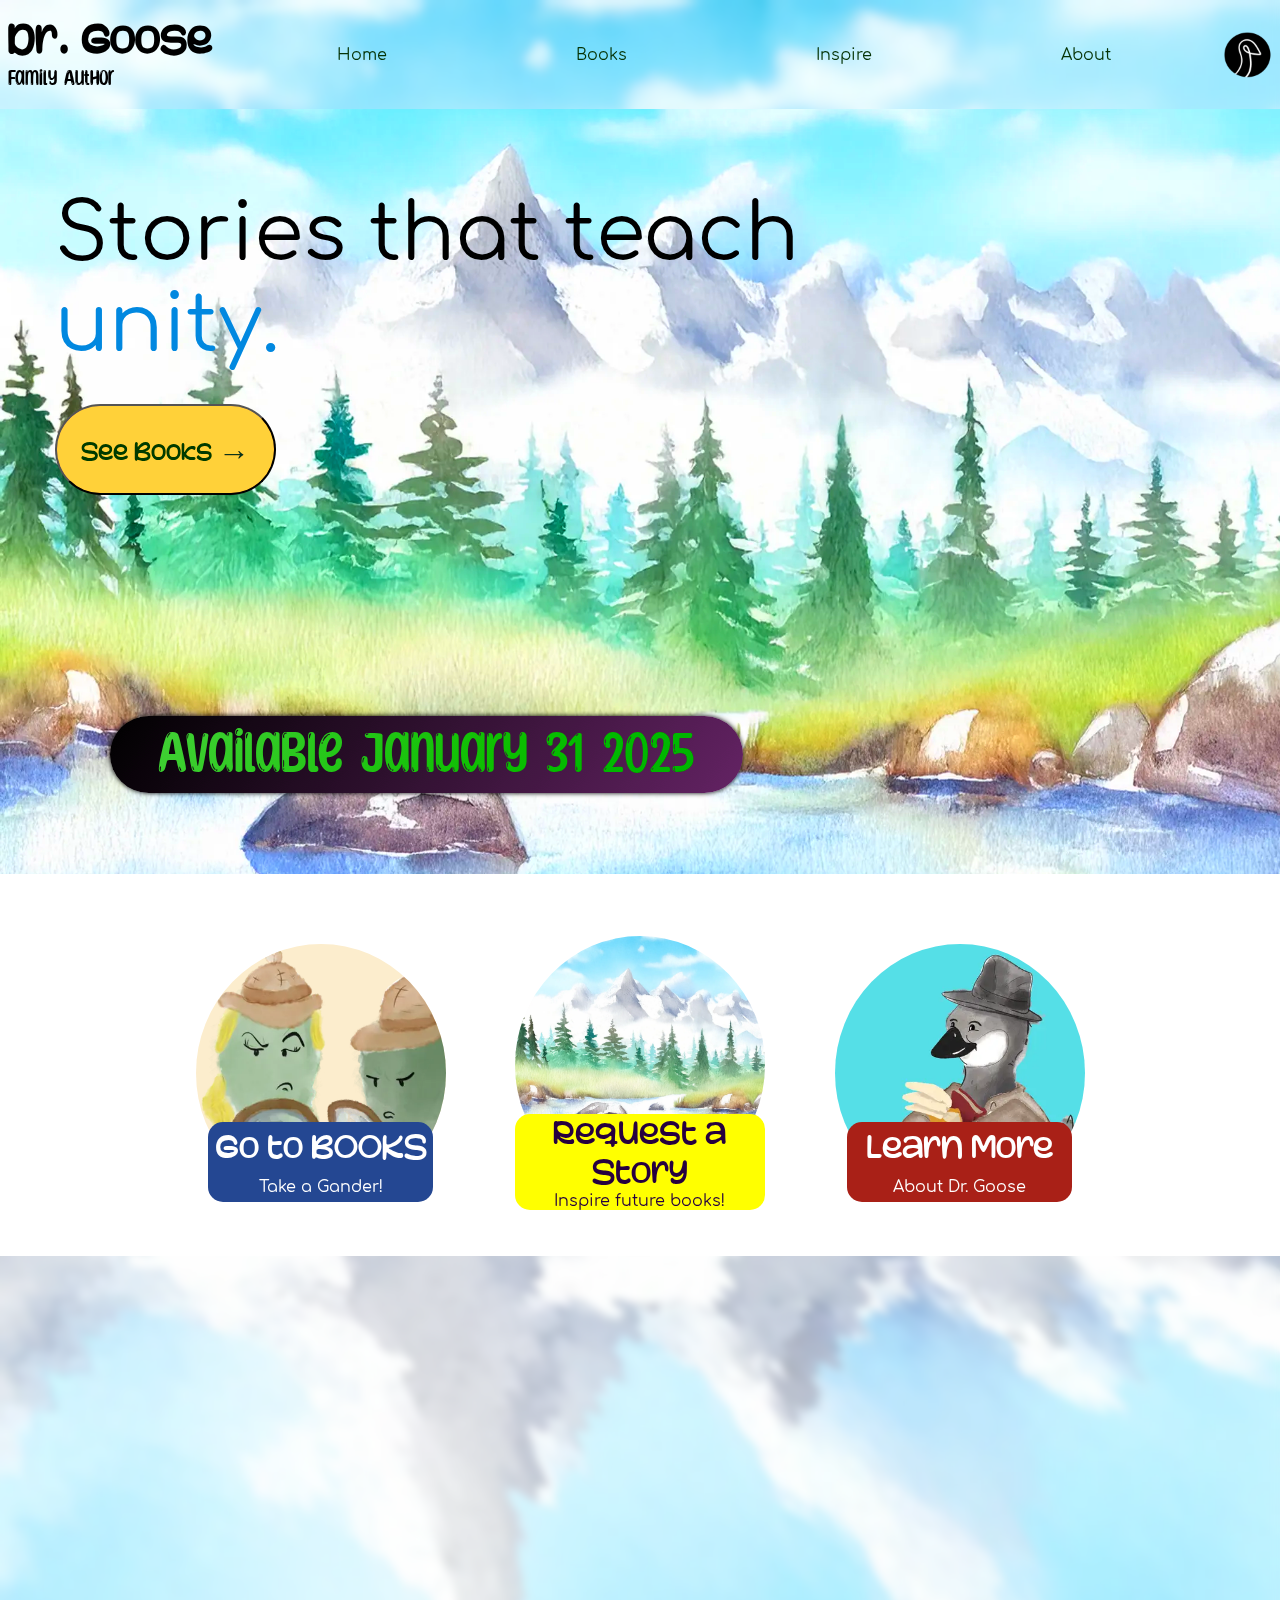
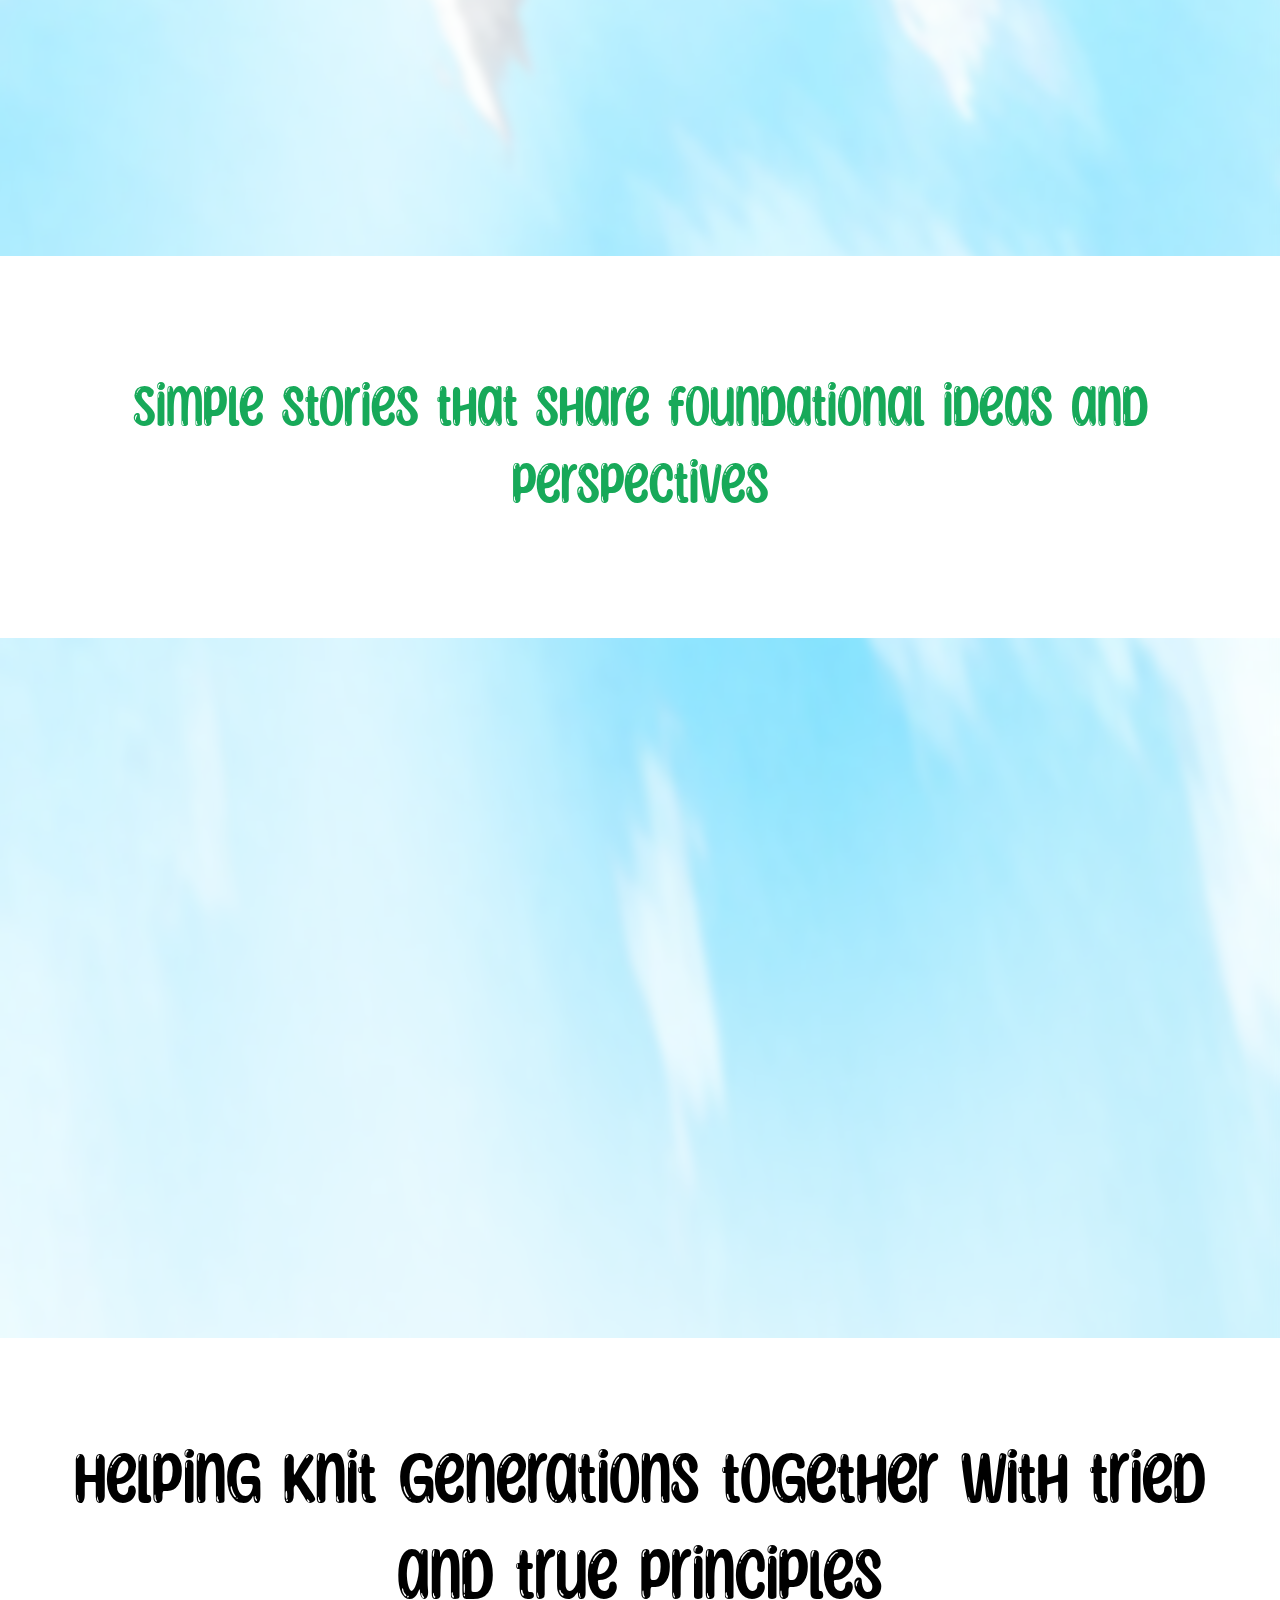
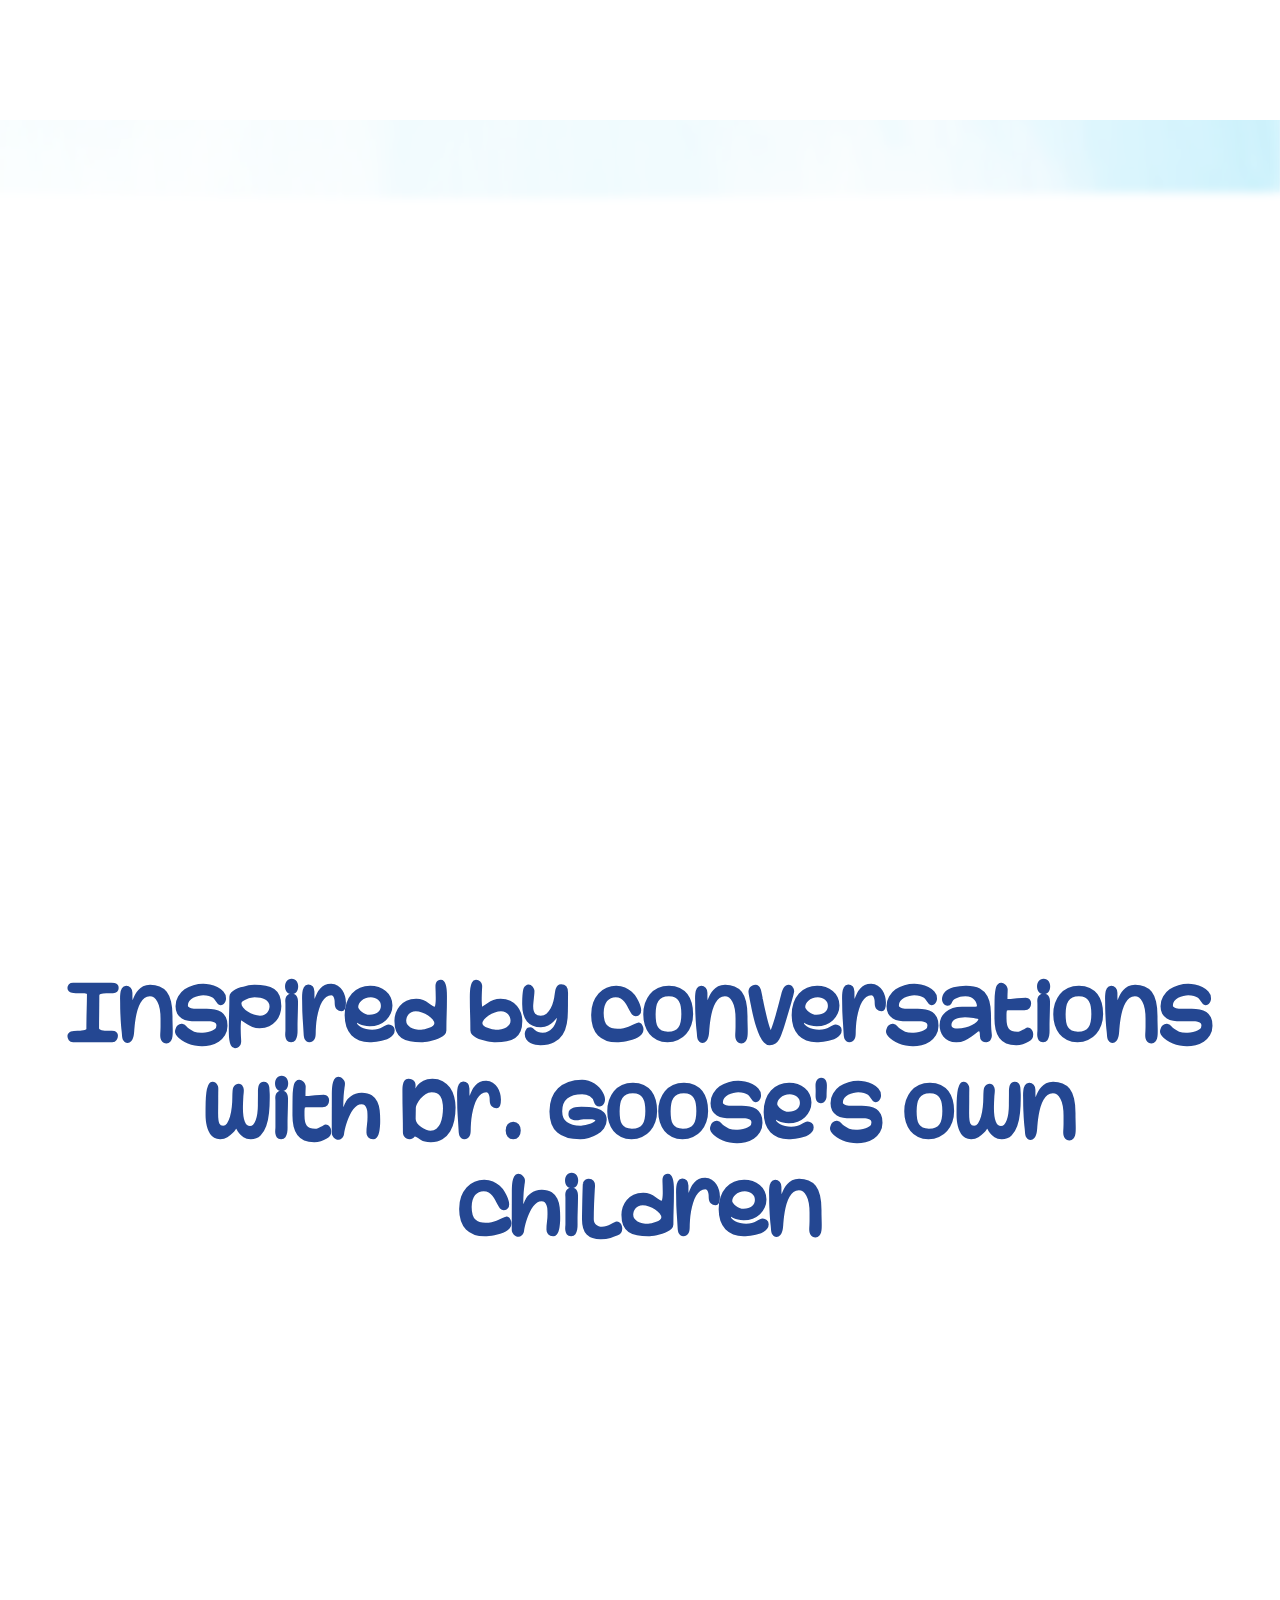
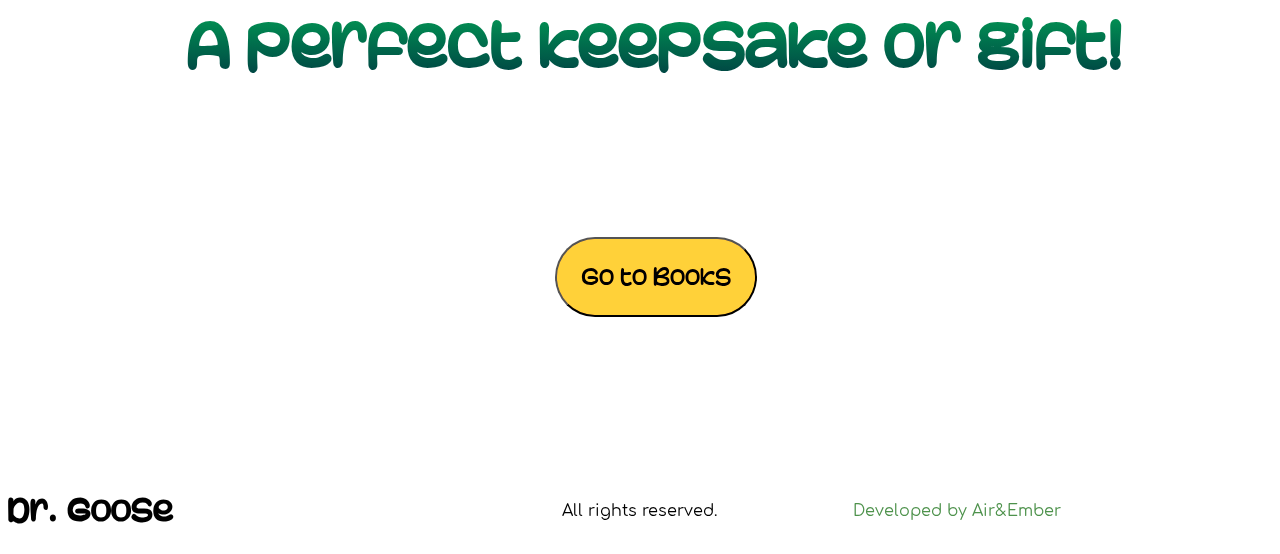
==== index.html @ d77091ae "Launch" ====
<!DOCTYPE html>
<html lang="en">
<head>
    <meta charset="UTF-8">
    <meta name="viewport" content="width=device-width, initial-scale=1.0">
    <link rel="stylesheet" href="style.css">

    <link rel="icon" type="image/x-icon" href="/assets/drgoose.ico">
    <title>Dr. Goose Coming Soon</title>
    <script src="/letterScript.js" defer></script>
</head>

<body>
    <header>
        <nav>
            <div class="headTitleCont">
                    <h1 class="painting">Dr. Goose</h1>
                    <!-- <svg class="headTitle" width="500" height="100" xmlns="http://www.w3.org/2000/svg">
                        <text x="50" y="80" class="painting headTitle">Dr. Goose</text>
                      </svg> -->
                    <h2 class="headTitle2">Family Author</h2>
            </div>
            <div class="navTable">
                <ul class="navTableUl">
                    <li><a class="inactivePage" href="/index.html">Home</a></li>
                    <!-- <li ><a class="activePage" href="/landingPage.html">Landing</a></li> -->
                    <li><a class="inactivePage" href="/books.html">Books</a></li>
                    <li ><a class="inactivePage" href="/storyidea.html">Inspire</a></li>
                    <li><a class="inactivePage" href="/about.html">About</a></li>
                </ul>
            </div>
            <div class="logoCont">
                <a href="/index.html">
                    <img class="navImg" src="/assets/images/small/DoctorGooseLogo.webp" alt="logo">
                </a>
            </div>
        </nav>
    </header>
    <main class="deskWidth">
        <div class="parallax deskWidth hero">
            <div class="heroMainDiv">
                <div class="text padIt">

                    <p>Stories that teach </p>
                    <br>
                    <p>
                    <span class="word wisteria">family.</span>
                    <span class="word belize">unity.</span>
                    <span class="word orange">Forgiveness.</span>
                    <span class="word green">faith.</span>
                    <span class="word midnight">love.</span>
                    </p>
                    <div class="paddedTop">
                        
                            <button class="button1">
                                <a href="/books.html">
                                    <h2> See Books <span class="arrow">→</span></h2>
                                </a>

                                <!-- <i class="fa-regular fa-circle-right"></i> -->
                            </button>
                            <br>
                    </div>
                </div>
                
                    <!-- <div class="textCont backWhiteUp ">
                        <h1 class="padIt headline">Take a gander into a watercolor world</h1>
                        
                    </div> -->
                <div class="textCont">
                    <!-- <h2 class="subHead backWhiteDown">Faithful Childrens Stories</h2> -->
                    
                    <div class="fontWave">
                        <h3 class="fontWaveText ">Available January 31 2025</h3>

                    </div>
                </div>
            </div>
            <div class="hid4Mobile">
                <img src="./assets/images/Reading.png" alt="">
            </div>
        </div>
            
       
        
    <section class="content">
        <div class="flexBocks ">
            <!-- <img src="/assets/images/optimized/owl fam.webp" alt="" style="width: 100%; max-width: 360px;"> -->
            <!-- <img class="drGooseImg imageFlip" src="/assets/DrGooseWTRCLR.png" alt=""> -->
            <div class="cardContainer">
                <a class="cardA" href="/books.html">
                    <div class="card">
                        <div class="cardImgCont">

                        <img src="/assets/images/small/turtles3_169.webp" alt="" class="cardImg cardImg1">
                        </div>
                        <div class="cardP blue">
                            <h3>Go to BOOKS</h3>
                            <p>Take a Gander!</p>
                        </div>
                    </div>
                </a>
                <a class="cardA" href="/storyidea.html">
                    <div class="card">
                        <div class="cardImgCont">
                            <img src="/assets/images/bckgrnd.webp" alt="" class="cardImg">
                        </div>
                        <div class="cardP yellow">
                            <h3>Request a Story</h3>
                            <p>Inspire future books!</p>
                        </div>
                    </div>
                </a>
                <a class="cardA" href="/about.html">
                    <div class="card">
                        <div class="cardImgCont">
                            <img src="/assets/images/small/DrGoose_WTRCLR_SQR_1692.webp" alt="" class="cardImg">
                        </div>
                        <div class="cardP red">
                            <h3>Learn More</h3>
                            <p>About Dr. Goose</p>
                        </div>
                    </div>
                </a>
            </div>
        </div>
        
    </section>

    <div class="parallax1"></div>
    <section class="content">
        <div class="flexBocks mblflexBocks backWhiteFade padIt textCont">
            <!-- <img src="/assets/images/optimized/turtles2.webp" alt=""> -->
            <h3 style="color: #17a959" class="landingBannerFont">Simple stories that share foundational
                 ideas and perspectives</h3>
        </div>
    </section>
    <div class="parallax2"></div>
    <section class="content">
        <div class="flexBocks textCont mblflexBocks padIt">
            <!-- <img src="/assets/images/optimized/fox1.webp" alt=""> -->

            <h3 class="mblTxtClmp">Helping knit generations together with tried and true principles</h3>
        </div>
    </section>
    
        

    
    <div class="parallax3"></div>
    <section class="content">
        <div class="flexBocks mblflexBocks padIt ">
            <h1 class="mblTxtClmp parBlue">Inspired by conversations with Dr. Goose's own children</h1>
        </div>
    </section>
    <div class="parallax">
        <div class="captionMain content padIt content1">
            
            <div class="flexBocks mblflexBocks padIt">
                <h1 id="shrinkHead">A perfect keepsake or gift!</h1>
            </div>
            <div class="content clrBckgrnd">
                <a href="/books.html">
                    <button class="button1">
                        <h2>Go to Books</h2>
                    </button>
                    <br>
                </a>
            </div>
        </div>
    </div>

</main>
<footer>
    <div class="footerDiv">
        <h1 class="footerDivGoose">Dr. Goose</h1>
        <p class="footerDivRights">All rights reserved.</p>
    
        <p class="footerDivDev">Developed by Air&Ember</p>
    </div>
</footer>


</body>

</html>
---- style.css ----
html {
  overflow-x: hidden;
  scroll-behavior: smooth;
}

body {
  width: 100%;
  overflow-x: hidden;
}

/* UNIVERSAL -  */
@font-face {
  font-family: 'Rusty';
  src: url('/assets/fonts/RustyHooks.ttf') format('truetype');
  font-weight: normal;
  font-style: normal;
}

@font-face {
font-family: 'SunnySpells';
src: url('/assets/fonts/SunnySpells.ttf') format('truetype');
font-weight: lighter;
font-style: unset;
}

@font-face {
font-family: 'SunnySpellsBasic';
src: url('/assets/fonts/SunnySpellsBasic.ttf') format('truetype');
font-weight: lighter;
font-style: normal;
}

@font-face {
font-family: 'Comfortaa';
src: url('/assets/fonts/Comfortaa-Regular.ttf') format('truetype');
font-weight: normal;
font-style: normal;
}

* {
  margin: 0;
  padding: 0;
}

.paddedTop {
  padding: 2rem 0;
}

.fontWave {
  display: grid;
  align-items: center;
  background: linear-gradient(125deg, #000000, rgb(83, 41, 83), #3ac4cc, #4e924c,rgb(177, 138, 9), #ff0000, white);
  background-size: 600% 600%;


  -webkit-animation: wave 25s ease infinite;
    animation: wave 35s ease infinite;
    box-shadow: 0px 0px 5px black;
    min-height: 200px;
}

.fontWaveText {
  color: rgb(108, 197, 100);
  mix-blend-mode: difference;
  text-align: center;
  font-size: 8vw;
}

.fontWaveText:after {
  color: rgb(0,255,255);
  mix-blend-mode: hard-light;
}


@-webkit-keyframes wave {
  0%{background-position:0% 15%}
  50%{background-position:100% 86%}
  100%{background-position:0% 15%}
}
@keyframes wave {
  0%{background-position:0% 15%}
  50%{background-position:100% 86%}
  100%{background-position:0% 15%}
}

h1 {
  font-family: 'Rusty', serif;
  transition: all 0.5s ease-in-out;

}

h2, h3, h4, h5 {
  font-family: 'SunnySpells', sans-serif;
  font-weight: 100;
}

p {
  font-family: 'Comfortaa', sans-serif;
}

/*  BUTTONS  */
.button1 {
  border-radius: 50px;
  padding: 1.5rem;
  transition: 0.5s;
  background: rgb(255, 210, 112);
  display: flex;
  flex-direction: row;
  flex-wrap: nowrap;
  align-items: center;
  cursor: pointer;
  
}


.button1:hover{
  background: #fffdf0;
  color: #8b6e0c;
  box-shadow: 0 0 5px #ffe600,
              0 0 25px #fffc4b,
              0 0 50px #ffe988,
              0 0 200px #ffeea3;
  animation: rotate 0.7s ease-in-out both;
  animation: storm 0.7s ease-in-out both;
  animation-delay: 0.06s;
  border: 3px #f7c31b;
   /* -webkit-box-reflect:below 1px linear-gradient(transparent, #0005); */
}

/* .button1::after {
  content: "→";
  font-size: 2rem;
  transition: 0.25s ease-in-out ;
  color: #14301f;
}

.button1::after:hover {
  transform: rotate(360deg) translate3d(12px, 0, 3em);
} */

.button1 h2 {
  font-family: 'Rusty', sans-serif;
  font-size: 1.5rem;
}

.button1:active {
  background: #f7c31b;
  filter: saturate(200%);
  box-shadow: 0 0 50px #ffe600,
              0 0 150px #fffc4b,
              0 0 250px #ffe988,
              0 0 700px #ffeea3;
}

.button2 {
  padding: 1.5rem;
  border-radius: 0 0 0 0;
  width: 180px;
  transition: all ease-in-out 1s;
  font-family: 'Comfortaa';
}

.button2:hover {
  border-radius: 0 100% 100% 0;
  width: 250px;
}

.arrow {
  font-size: 2rem;
  transition: 0.25s ease-in-out ;
  color: #14301f;
}


.arrow:hover {
  transform: rotate(360deg) translate3d(12px, 0, 3em);
}


/* BUTTONS ENDS */


@keyframes rotate {
    0% {transform: rotate(0deg) translate3d(0, 0, 0)}
    25%
        {transform: rotate(3deg) translate3d(0, 0, 0)}
    50%
        {transform: rotate(-3deg) translate3d(0, 0, 0)}
    75%
        {transform: rotate(1deg) translate3d(0, 0, 0)}
    100%
        {transform: rotate(0deg) translate3d(0, 0, 0)}
  }

  @keyframes storm {
    0%
        {transform: translate3d( 0, 0, 0) translateZ(0)}
    25%
        {transform: translate3d( 0, 4px,  0) translateZ(0)}
    50%
        {transform: translate3d(  0,-3px, 0) translateZ(0)}
    75%
        {transform: translate3d( 0, 2px, 0) translateZ(0)}
    100%
        {transform: translate3d( 0, 0, 0) translateZ(0)}
}


@keyframes paint {
  0% { clip-path: inset(0 100% 0 0); }
  100% { clip-path: inset(0 0 0 0); }
}

.painting {
  font-size: 2.5rem;
  font-family: 'Rusty', sans-serif;
  color: black;
  animation: paint 2s ease-in-out forwards;
  overflow: hidden;
}

.heroMainDiv {
  display: grid;
  margin: 2rem auto;
  align-items: center
}

.hero {
  display: grid;
  grid-template-columns: 2fr 1fr;

}

.hid4Mobile {
  display: flex;
  height: 100%;
  justify-content: right;
  align-items:end;
}

.hid4Mobile img {
  height: 600px;
  width: auto;
}

.text {
  /* position: absolute; */
  font-size: 5rem;
}

.text p {
  display: inline-block;
  vertical-align: top;
  margin: 0;
}

.word {
  position: absolute;
  width: fit-content;
  opacity: 0;
}

.letter {
  display: inline-block;
  position: relative;
  float: left;
  transform: translateZ(25px);
  transform-origin: 50% 50% 25px;
}

.letter.out {
  transform: rotateX(90deg);
  transition: transform 0.32s cubic-bezier(0.55, 0.055, 0.675, 0.19);
}

.letter.behind {
  transform: rotateX(-90deg);
}

.letter.in {
  transform: rotateX(0deg);
  transition: transform 0.38s cubic-bezier(0.175, 0.885, 0.32, 1.275);
}

.wisteria {
  color: #8e44ad;
  font-family: 'Rusty', sans-serif;
}

.belize {
  color: #2980b9;
}

.orange {
  color: #df7a07;
  font-family: 'SunnySpells', serif;
  font-size: 5.7rem;
  letter-spacing: 0.75rem;
}

.green {
  color: #16a085;
}

.midnight {
  color: #04274b;
}

.letter {
  display: inline-block;
  overflow: hidden;
}

li {
  list-style: none;
  font-family: 'Comfortaa', sans-serif;
}

/* .activePage {
  position: relative;
  width: max-content;
}

.activePage::after {
  content: '';
  background: linear-gradient(to right, rgb(44, 143, 97), rgb(65, 195, 228) );
  height: 5px;
  width: 100%;
  position: absolute;
  bottom: 0;
  left: 0;
  border-radius: 100px;
}

.inactivePage {} */



a {
  text-decoration: none;
  color: #14301f;

}

a:active {
  color: #380e0e;
}

.padIt {
  padding: 0.5rem;;
}

.parBlue {
  color: #244792;
}

.blue {
  color: white;
  background-color: #244792;
}

.yellow {
  color: rgb(38, 0, 63);
  background-color: yellow;
}

.red {
  color: white;
  background-color: #a92017;
}


/* UNIVERSAL CARDS */

.cardImg1 {
  background-color: #fcedcd;
}

.cardP h3 {
  font-family: 'Rusty', serif;
  font-weight: 100;
}

.cardP p {
  font-family: 'Comfortaa', sans-serif;
}


/* .flexRow {
  display: flex;
  flex-direction: row;
}

.flexColumn {
  display: flex;
  flex-direction: column;
}

.textLeft {
  text-align: left;
}

.textRight {
  text-align: right;
}

.textCenter {
  text-align: center;
} */

footer {
  width: 100%;
  background:white ;
  padding-top: 2rem;
  padding: 1rem 0;
  justify-content: space-around;
}

.footerDiv {
  width: 100%;
  display: grid;
  grid-template-columns: 1fr 1fr 1fr;
  align-items: center;
  text-align: center;

}

.footerDivGoose {
  grid-column: 1;
  text-align: left;
  justify-content: left;
  padding: 0.5rem;
}

.footerDivRights {
  grid-column: 2;

}

.footerDivDev {
  grid-column: 3;
  text-align: left;
  color: #4e924c;
  
}


/* FORM */
.input-group {
  display: flex;
  flex-direction: column;
  font-size: clamp(1rem, 3vw, 2rem);
}


.error {
  color: rgb(255, 159, 159);
  font-family: 'Rusty', sans-serif;
  font-size: clamp(0.6rem, 1.6vw, 1.5rem);
}

.errorBorder {
  border-bottom: 1px solid red;
}

/* 
.footerDiv p {
  display: grid;
  text-align: right;
} */



/* MOBILE */


@media only screen and (max-width: 599px) {
  /* Roots */
  html {
    background-image: url('/assets/images/small/backMobile.webp');
    background-repeat: no-repeat;
    background-size: cover;
    background-attachment: fixed;
  }

  body {
    width: 100%;
    backdrop-filter: blur(4px);
  }

  nav {
    display: flex;
    flex-direction: column;
    width:100%;
    justify-content: center;
  }

  a {
    padding: clamp(2px, 2vw, 16px);
    font-size: clamp(8px, 4vw, 20px);
    cursor: pointer;
  }

  /* Header Nav Alphabetically Ordered */

  .backWhiteFade {
    background: linear-gradient(to top, rgba(255, 255, 255, 0), rgba(255, 255, 255, 0.6) 75%, rgba(255, 255, 255, 0));

  }

  .backWhiteUp {
    background: linear-gradient(to top, rgba(255, 255, 255, 0.6) 75%, rgba(255, 255, 255, 0));
    /* background: linear-gradient(to bottom, rgb(44, 143, 97), rgb(65, 195, 228)); */

  }

  .backWhiteDown {
    background: linear-gradient(to bottom, rgba(255, 255, 255, 0.6) 10%, rgba(255, 255, 255, 0));

  }

  .content1 div h1{
    text-align: center;
    font-size: clamp(20px, 8vw, 500px);
    background: linear-gradient(to bottom, rgb(44, 143, 97), rgb(65, 195, 228));
    /* background: linear-gradient(to top, rgb(255, 80, 37), rgb(138, 101, 1)); */
    background-clip: text;
    -webkit-text-fill-color: transparent;
    /* color: #fff45d; */
    /* mix-blend-mode: difference; */
  }

  .content1 div h1:after {
    color: rgb(107, 221, 54);
    mix-blend-mode: darken;

  }

  .content {
    /* background-color: white; */
    background-image: none;
    text-align: center;
  }



  .headTitleCont {
    display: flex;
    flex-direction: column;
    justify-content: center;
    text-align: center;
    margin: 0;
    padding: 0;
    
  }




  .headTitle {
    font-size: clamp(33px, 15vw, 100px);
    text-align: center;
    width: 100%;

  }

  .headTitle2 {
    font-size: clamp(50px, 3rem, 150px);
    width: 100%;
    position: relative;
  }
  

  .logoCont {
    display: flex;
    justify-content: center;
    margin: 0;
    padding: 0;
  }

  .mblflexBocks {
      display: flex;
      flex-direction: row;
      flex-wrap: wrap;
      justify-content: space-around;
      align-items: center;
      min-height: 250px;
      padding: 0.5rem;
      font-size: clamp(20px, 8vw, 500px);
      font-weight: lighter;
  }

  

  .mblTxtClmp {
    font-size: clamp(20px, 8vw, 500px) !important;
  }



  .navTableUl {
    margin: 0.5rem;
    display: flex;
    justify-content: space-between;
  }

  .navTableUl li {
    font-size: clamp(14px, 8vw, 16px);
  }

  .navImg {
    width: clamp(25px, 20vw, 150px);
  }

  .subHead {
    font-size: clamp(10px, 8vw, 50px);
    font-weight: 100;
    min-height: 100px;
  }

  .textCont {
    text-align: center;
  }

  /* Cards */

  .cardContainer {
    display: grid;
    justify-content: center;
    background-color: rgba(0, 0, 0, 0);
  }

  .cardA {
    border-radius: 50px 50px  025px 25px;
    overflow: hidden;
    margin: 1rem 0;
    padding: 0;
    box-shadow: 2px 2px 5px rgb(43, 43, 43);
  }

  .cardImgCont {
    width: 60vw;

  }

  .cardImg {
    width: 100%;
  }

  /* ABOUT PAGE */

  .AboutMain {
    text-align: center;
  }

  .AboutHeadSection {
    display: flex;
    flex-direction: column;
    align-items: center;
    justify-content: center;
  }


  .AboutHeadSection h2{
    padding: 2.5rem;
    /* justify-content: center;
    align-items: center; */
    text-align: center;
    background: #7c4e4e;
    clip-path: polygon(0 10%, 0 90%, 100% 100%, 100% 0%);
    color: white;
    font-family: 'Rusty', sans-serif;
    font-weight: lighter;
  }

  .AboutBody, .AboutBody2, .AboutBody3 {
    padding: 2rem 1rem;
    font-family: 'Comfortaa', serif;
    line-height: 1.5rem;
    background: linear-gradient(to top, rgba(0, 0, 0, 0), rgba(255,255,255,1) , rgba(0, 0, 0,0));
  }

  .AboutBody1 {
    font-family: 'SunnySpells', sans-serif;
    font-size: 2rem;
    padding: 1.5rem;
    background-color: #ffffff;
    text-align: justify;
    /* border: 2px solid rgb(58, 58, 58); */
    /* box-shadow: 2px 2px 15px black inset; */
  }

  .AboutBody3 {
    clip-path: polygon(0 0%, 0 100%, 100% 100%, 100% 10%);
    background: rgb(170, 221, 255);
    text-align: justify;
  }

  .AboutBody4 {
    padding: 1.5rem;
    display: flex;
    flex-wrap: wrap;
    justify-content: center;
  }

  .AboutBody4 img {
    height: 200px;
    
  }

  /* BOOKS PAGE */
  
  .bookTitleCont {
    
    text-align: center;
    font-size: clamp(0.5rem, calc(8vw + 1rem), 0.8rem);
    /* background: linear-gradient(to top, rgba(0,0,0,0), rgb(13, 13, 77),rgba(0,0,0,0) ); */
    background: black;
    color: white;
    margin-bottom: 2rem;
    padding: 1rem;
  }

  .bookCont {
    width: 100%;
    display: grid;
    grid-template-columns: 1fr;
    grid-template-rows: 1fr;
    padding-bottom: 2rem;
    justify-content: center;
    align-items: center;
  }

  .bookCont button {
    padding: 1rem;
    margin: 0 auto;

  }

  .book0 h2, .book2 h2, .book4 h2, .book1 h2, .book3 h2, .book5 h2 {
    padding: 1rem 0.5rem;
    font-size: clamp(1.8rem, calc(5vw + 1rem), 3rem);


  } 

  .book0 h2, .book2 h2, .book4 h2 {
    clip-path: polygon(0 0%, 0 100%, 100% 100%, 100% 20%);
    
  }

  .book0 h2 {
    background-color: rgb(5, 51, 5);
    color: white;
  }

  .book1 h2 {
    background-color: rgb(251, 255, 1);
    color: rgb(8, 11, 43);
  }

  .book2 h2 {
    background-color: rgb(80, 160, 120);
    color: rgb(238, 200, 255);;
  }

  .book4 h2 {
    background-color: rgb(255, 187, 0);
    color: rgb(255, 255, 255);
  }

  .book1 h2, .book3 h2, .book5 h2 {
    clip-path: polygon(0 20%, 0 100%, 100% 100%, 100% 0%);
    color: rgb(5, 4, 10);
    text-align: right;

  }

  .book3 h2{
    background-color: rgb(8, 5, 51);
    color: white;
  }

  .book5 h2{
    background-color: rgb(21, 16, 94);
    color: white;
  }
  

  .bookP {
    background: whitesmoke;
    padding: 1rem 0.5rem;
    font-family: 'Comfortaa', sans-serif;
  }

  .bookWordCont {
    /* background: whitesmoke; */
    grid-column-start: 1; 
    grid-column-end: span 2; 
    display: flex;
    flex-direction: column;
    justify-content: center;
    z-index: 10;

  }

  .bookImgCont {
    grid-column: span 2 3;
    width: 80%;
    height: auto;
    aspect-ratio: 1 / 1;
    object-fit: cover;
    display: flex;
    justify-content: center;
    overflow: hidden;
    z-index: 0;
    box-shadow: 3px 3px 10px black;
    margin: 0 auto;
    margin-bottom: -30px;
  }

    .bookImg {
    height: auto;
    width: 100%; 
  } 

  .bookAvailCont {
    background: whitesmoke;
    text-align: center;
    padding-bottom: 1.5rem;
  }

  /*  INSPIRE PAGE  */
  .inspireMain {
    display: flex;
    flex-wrap: wrap;
    padding: 0.75rem;
    justify-content: center;
    text-align: center;
  }

  .inspireForm {

    clip-path: polygon(0 0, 97% 5%, 100% 100%, 5% 100%);
    background-color: rgba(20, 48, 31, 0.5);
    margin: 0.5rem;
    padding: 5rem;
  }

  .inspireForm h2 {
    padding: 1rem;
    font-size: 3rem;
    color: white;
  }

  .buttonCont {
    display: flex;
    justify-content: center;
  }

  input, textArea {
  font-family: 'Comfortaa', sans-serif;
  width: 80vw;
  padding: 1rem;
  margin: 10px;
  border-radius: 50px;
  border: none;
  box-shadow: inset 5px 5px 10px rgba(0, 0, 0, 0.25),
    inset 10px 10px 10px rgba(0, 0, 0, 0.15),
    inset 10px 10px 10px rgba(0, 0, 0, 0.15);
  }

  .inpsireBlurbCont p {
    padding: 1rem;
    line-height: 3rem;
    background: linear-gradient(to top, rgba(0, 0, 0, 0), rgba(255,255,255,1) , rgba(0, 0, 0,0));
  }

  .inspireBody2 {
    font-family: 'SunnySpellsBasic', sans-serif;
    font-size: 2.5rem;
    padding: 1.5rem;
    text-align: justify;
    color: #382f10;
    background: rgb(170, 221, 255);
    /* border: 2px solid rgb(58, 58, 58); */
    /* box-shadow: 2px 2px 15px black inset; */
  }

  .legalWarnCont img {
    width: 80vw;
    background: #7c4e4e;
    border-radius: 25px;
    margin-bottom: 0.5rem;
    box-shadow: 2px 2px 10px rgb(54, 54, 54);
  }

  .legalWarnWords {
    padding: 0 1rem;
    background-color: white;
    margin-bottom: 1rem;
    line-height: 2rem;
  }

}



/* TABLET QUERY */
@media only screen and (min-width: 600px) {
  html {
    background-image: url('/assets/images/small/backMobile.webp');
    background-repeat: no-repeat;
    background-size: cover;
    background-attachment: fixed;
  }

  body {
    width: 100%;
    backdrop-filter: blur(4px);
  }

  /* p, h2, h1, div {
    
  max-width: 1024px;
  margin: 0 auto;
  } */

  nav {
    display: inline flex;
    justify-content: space-between;
    width: 100%;
    padding: .5rem 0;
    align-items: center;
  }

  .headTitleCont {
    width: clamp(300px, 40vw, 200px);
    margin: .5rem;
  }

  .headTitle{
    font-size: clamp(10px, 2.2rem, 35px);

  }

  .logoCont {
    height: 50px;
    margin: .5rem;
    margin-left: 1rem;
  }

  .navImg {
    height: 100%;
  }

  .navTable, .navTableUl { 
    display: flex;
    flex-direction: row;
    justify-content: space-around;
    width: 100%;
  }

  .content {
    display: grid;
    align-items: center;
    justify-content: center;
  }

  .content1 div h1{
    text-align: center;
    font-size: clamp(20px, 8vw, 500px);
    background: linear-gradient(to bottom, rgb(44, 143, 97), rgb(65, 195, 228));
    /* background: linear-gradient(to top, rgb(255, 80, 37), rgb(138, 101, 1)); */
    background-clip: text;
    -webkit-text-fill-color: transparent;
    /* color: #fff45d; */
    /* mix-blend-mode: difference; */
  }

  .backWhiteFade {
    background: linear-gradient(to top, rgba(255, 255, 255, 0), rgba(255, 255, 255, 1) 75%, rgba(255, 255, 255, 0));

  }

  .textCont {
    text-align: center;
  }

  .fontWave {
    min-height: 50px;
  }

  .subHead {
    min-height: 50px;
  }

  .cardContainer {
    padding-top: 1rem;
    display: flex;
    flex-direction: row;
    flex-wrap: wrap;
    /* display: inline grid;
    grid-template-columns: 1fr 1fr 1fr; */
    width: 100%;
    justify-content: center;
  }

  .card {
    display: grid;
    place-items: center;
    text-align: center;
    padding: 0 .5rem;
  }

  .cardImgCont {
    width: 250px;
    height: 250px;
    overflow: hidden;
    border-radius: 50%;
    padding-bottom: 0.5rem;
    /* box-shadow: 2px 2px 5px black; */
  }

  .cardImg {
    width: 300px;
    height: auto;
  }

  .cardP {
    margin-top: -5rem;
    width: 90%;
    border-radius: 15px;
  }

  .cardA {
    scale: 100%;
    transition: all 0.6s;
  }

  .cardA:hover {
    scale: 104%;
    transition: rotate3d(25deg);
  }

  .mblflexBocks {
    display: flex;
    flex-direction: row;
    flex-wrap: wrap;
    justify-content: space-around;
    align-items: center;
    min-height: 250px;
    padding: 0.5rem;
    font-size: clamp(20px, 5vw, 500px);
    font-weight: lighter;
    text-align: center;

  }
  /* ABOUT PAGE */

  .AboutMain {
    text-align: center;
  }

  .AboutHeadSection {
    display: flex;
    flex-direction: column;
    align-items: center;
    justify-content: center;
    width: 100%;
    padding: 2.5rem;
    /* justify-content: center;
    align-items: center; */
    text-align: center;
    background: #7c4e4e;
    clip-path: polygon(0 10%, 0 90%, 100% 100%, 100% 0%);
    color: white;
    font-family: 'Rusty', sans-serif;
    font-weight: lighter;
  }

  .AboutBody, .AboutBody2, .AboutBody3 {
    padding: 2rem 1rem;
    font-family: 'Comfortaa', serif;
    line-height: 1.5rem;
    background: linear-gradient(to top, rgba(0, 0, 0, 0), rgba(255,255,255,1) , rgba(0, 0, 0,0));
  }

  .AboutBody1 {
    font-family: 'SunnySpells', sans-serif;
    font-size: 2rem;
    padding: 1.5rem;
    background-color: #ffffff;
    text-align: justify;
    /* border: 2px solid rgb(58, 58, 58); */
    /* box-shadow: 2px 2px 15px black inset; */
  }

  .AboutBody3 {
    clip-path: polygon(0 0%, 0 100%, 100% 90%, 100% 10%);
    background: rgb(170, 221, 255);
    text-align: justify;
  }

  .AboutBody4 {
    padding: 1.5rem;
    display: flex;
    flex-wrap: wrap;
    justify-content: center;
  }

  .AboutBody4 img {
    height: 349px;
    display: flex;
  }

  /* BOOKS PAGE */

  .bookTitleCont {
    display: flex;
    min-height: 200px;
    text-align: center;
    font-size: clamp(1.8rem, calc(8vw + 1rem), 3rem);
    /* background: linear-gradient(to top, rgba(0,0,0,0), rgb(13, 13, 77),rgba(0,0,0,0) ); */
    background: black;
    color: white;
    margin-bottom: 2rem;
    align-items: center;

  }

  .bookCont {
    width: 100%;
    display: grid;
    grid-template-columns: 1fr;
    grid-template-rows: 1fr;
    padding-bottom: 2rem;
    justify-content: center;
    align-items: center;
    transition: all 0.5s ease-in-out;
  }

  .bookCont button {
    padding: 1rem;
    margin: 0 auto;

  }

  .book0 h2, .book2 h2, .book4 h2, .book1 h2, .book3 h2, .book5 h2 {
    padding: 1rem 0.5rem;
    font-size: clamp(1.8rem, calc(5vw + 1rem), 3rem);
    width: 100%;

  } 

  .book0 h2, .book2 h2, .book4 h2 {
    clip-path: polygon(0 0%, 0 100%, 100% 100%, 100% 20%);
    
  }

  .book1 h2, .book3 h2, .book5 h2 {
      clip-path: polygon(0 20%, 0 100%, 100% 100%, 100% 0%);
      color: rgb(5, 4, 10);
      text-align: right;

  }

  .book0 h2 {
    background-color: rgb(5, 51, 5);
    color: white;
  }

  .book1 h2 {
    background-color: rgb(251, 255, 1);
    color: rgb(8, 11, 43);
  }

  .book2 h2 {
    background-color: rgb(80, 160, 120);
    color: rgb(238, 200, 255);;
  }

  .book4 h2 {
    background-color: rgb(255, 187, 0);
    color: rgb(255, 255, 255);
  }

  

  .book3 h2{
    background-color: rgb(8, 5, 51);
    color: white;
  }

  .book5 h2{
    background-color: rgb(21, 16, 94);
    color: white;
  }
  

  .bookP {
    background: whitesmoke;
    padding: 1rem 0.5rem;
  }

  .bookWordCont {
    grid-column-start: 1; 
    grid-column-end: span 2; 
    display: flex;
    flex-direction: column;
    justify-content: center;
    z-index: 10;

  }

  .bookImgCont {
    grid-column: span 2 3;
    width: 477px;
    height: 477px;
    aspect-ratio: 1 / 1;
    object-fit: cover;
    display: flex;
    justify-content: center;
    overflow: hidden;
    z-index: 0;
    box-shadow: 3px 3px 10px black;
    margin: 0 auto;
    margin-bottom: -30px;
  }

    .bookImg {
    height: auto;
    width: 100%; 
  } 

  .bookAvailCont {
    width: 100%;
    background: whitesmoke;
    text-align: center;
    padding-bottom: 1.5rem;
  }

  /*  INSPIRE PAGE  */
  .inspireMain {
    display: grid;
    justify-content: center;
    text-align: center;
  }

  .inspireForm {
    clip-path: polygon(0 0, 97% 5%, 100% 100%, 5% 100%);
    background-color: rgba(20, 48, 31, 0.5);
    margin: 0.5rem;
    padding: 5rem;
  }

  .inspireForm h2 {
    padding: 1rem;
    font-size: 3rem;
    color: white;
  }

  .buttonCont {
    display: flex;
    justify-content: center;
  }

  input, textArea {
  font-family: 'Comfortaa', sans-serif;
  width: 80vw;
  padding: 1rem;
  margin: 10px;
  border-radius: 50px;
  border: none;
  box-shadow: inset 5px 5px 10px rgba(0, 0, 0, 0.25),
    inset 10px 10px 10px rgba(0, 0, 0, 0.15),
    inset 10px 10px 10px rgba(0, 0, 0, 0.15);
  }

  .inpsireBlurbCont p {
    font-size: clamp(1.8rem, 1.5vw, 2.5rem);
    line-height: 3rem;
    background: none;
  }

  .inspireBody2 {
    font-family: 'SunnySpellsBasic', sans-serif;
    font-size: clamp(2.5rem, 5vw, 4rem);
    padding: 1.5rem;
    text-align: justify;
    color: #382f10;
    background: rgb(170, 221, 255);
    /* border: 2px solid rgb(58, 58, 58); */
    /* box-shadow: 2px 2px 15px black inset; */
  }

  .legalWarnCont img {
    background: #7c4e4e;
    border-radius: 25px;
    margin-bottom: 0.5rem;
    box-shadow: 2px 2px 10px rgb(54, 54, 54);
  }

  .legalWarnWords {
    padding: 0 1rem;
    background-color: white;
    margin-bottom: 1rem;
    line-height: 2rem;
  }

}

/* MOBILE/TABLET LANDSCAPE */
@media only screen and (max-height: 1281px) and (orientation: landscape) {
  html {
    background-image: url('/assets/images/small/backMobile.webp');
    background-repeat: no-repeat;
    background-size: cover;
    background-attachment: fixed;
  }

  body {
    width: 100%;
    backdrop-filter: blur(4px);
  }

  
  nav {
    display: inline flex;
    justify-content: space-between;
    width: 100%;
    padding: .5rem 0;
    align-items: center;
  }

  .headTitleCont {
    width: clamp(300px, 40vw, 200px);
    margin: .5rem;
  }

  .headTitle{
    font-size: clamp(10px, 2.2rem, 35px);

  }

  .logoCont {
    height: 50px;
    margin: .5rem;
    margin-left: 1rem;
  }

  .navImg {
    height: 100%;
    width: auto;
  }

  .navTable, .navTableUl { 
    display: flex;
    flex-direction: row;
    justify-content: space-around;
    width: 100%;
  }

  .content {
    display: grid;
    align-items: center;
    justify-content: center;
  }

  .content1 div h1{
    text-align: center;
    font-size: clamp(20px, 8vw, 500px);
    background: linear-gradient(to bottom, rgb(44, 143, 97), rgb(65, 195, 228));
    /* background: linear-gradient(to top, rgb(255, 80, 37), rgb(138, 101, 1)); */
    background-clip: text;
    -webkit-text-fill-color: transparent;
    /* color: #fff45d; */
    /* mix-blend-mode: difference; */
  }

  .backWhiteFade {
    background: linear-gradient(to top, rgba(255, 255, 255, 0), rgba(255, 255, 255, 1) 75%, rgba(255, 255, 255, 0));

  }

  .textCont {
    text-align: center;
  }

  .fontWave {
    min-height: 50px;
  }

  .subHead {
    min-height: 50px;
  }

  .cardContainer {
    padding-top: 1rem;
    display: flex;
    flex-direction: row;
    flex-wrap: wrap;
    justify-content: center;
    /* display: inline grid;
    grid-template-columns: 1fr 1fr 1fr; */
    width: 100%;
  }

  .card {
    display: grid;
    place-items: center;
    text-align: center;
    padding: 0 .5rem;
  }

  .cardImgCont {
    width: 250px;
    height: 250px;
    overflow: hidden;
    border-radius: 50%;
    padding-bottom: 0.5rem;
    /* box-shadow: 2px 2px 5px black; */
  }

  .cardImg {
    width: 300px;
    height: auto;
  }

  .cardP {
    margin-top: -5rem;
    width: 90%;
    border-radius: 15px;
  }

  .cardA {
    scale: 100%;
    transition: all 0.6s;
  }

  .cardA:hover {
    scale: 104%;
    transition: rotate3d(25deg);
  }

  .mblflexBocks {
    display: flex;
    flex-direction: row;
    flex-wrap: wrap;
    justify-content: space-around;
    align-items: center;
    min-height: 250px;
    padding: 0.5rem;
    font-size: clamp(20px, 5vw, 500px);
    font-weight: lighter;
    text-align: center;
  }

  /* ABOUT PAGE */

  .AboutMain {
    text-align: center;
  }

  .AboutHeadSection {
    display: flex;
    flex-direction: column;
    align-items: center;
    justify-content: center;
  }

  .AboutHeadSection h1 {
    font-size: 4rem;
  }


  .AboutHeadSection h2{
    padding: 2.5rem;
    /* justify-content: center;
    align-items: center; */
    text-align: center;
    background: #7c4e4e;
    clip-path: polygon(0 10%, 0 90%, 100% 100%, 100% 0%);
    color: white;
    font-family: 'Rusty', sans-serif;
    font-size: 1.75rem;
    font-weight: lighter;
  }

  .AboutBody, .AboutBody2 {
    padding: 6rem 1rem;
    font-family: 'Comfortaa', serif;
    font-size: 2rem;
    line-height: 3.5rem;
    background: linear-gradient(to top, rgba(0, 0, 0, 0), rgba(255,255,255,1) , rgba(0, 0, 0,0));
  }

  .AboutBody1, .AboutBody3 {
    font-family: 'SunnySpellsBasic', sans-serif;
    font-size: 2.5rem;
    padding: 1.5rem;
    background-color: #ffffff;
    text-align: justify;
    color: #382f10;
    /* border: 2px solid rgb(58, 58, 58); */
    /* box-shadow: 2px 2px 15px black inset; */
  }

  .AboutBody3 {
    clip-path: polygon(0 0%, 0 100%, 100% 90%, 100% 10%);
    background: rgb(170, 221, 255);
    text-align: justify;
    line-height: 2.5rem;
  }

  .AboutBody4 {
    padding: 1.5rem;
    display: flex;
    flex-direction: row;
    justify-content: center;
    align-items: center;
    font-size: 1.75rem;
    flex-wrap: nowrap;
    max-width: 1024px;
    margin: 0 auto;
  }

  .AboutBody4 img {
    height: 400px;
    
  }

  /* BOOKS PAGE */

  .bookMainCont {
    display: flex;
    flex-direction: column;
    padding: 1rem;
  }
  .bookTitleCont {
    display: grid;
    margin: 0 auto;
    min-height: 100px;
    text-align: center;
    font-size: clamp(1.8rem, calc(6vw + 1rem), 2rem);
    /* background: linear-gradient(to top, rgba(0,0,0,0), rgb(13, 13, 77),rgba(0,0,0,0) ); */
    background: black;
    color: white;
    margin-bottom: 2rem;
    align-items: center;
    max-width: 100%;
  }


  .bookCont {
    width: 100%;
    display: grid;
    grid-template-columns: 1fr;
    grid-template-rows: 1fr;
    column-gap: 0.75rem;
    padding-bottom: 2rem;
    justify-content: center;
    align-items: center;

  }

  .bookCont button {
    padding: 1rem;
    margin: 0 auto;

  }

  .book0 h2, .book2 h2, .book4 h2, .book1 h2, .book3 h2, .book5 h2 {
    padding: 1rem 0.5rem;
    font-size: clamp(1.8rem, calc(5vw + 1rem), 3rem);


  } 

  .book0 h2, .book2 h2, .book4 h2 {
    clip-path: polygon(0 0%, 0 100%, 100% 100%, 100% 20%);
    
  }

  .book0 h2 {
    background-color: rgb(5, 51, 5);
    color: white;
  }

  .book1 h2 {
    background-color: rgb(251, 255, 1);
    color: rgb(8, 11, 43);
  }

  .book2 h2 {
    background-color: rgb(80, 160, 120);
    color: rgb(238, 200, 255);;
  }

  .book4 h2 {
    background-color: rgb(255, 187, 0);
    color: rgb(255, 255, 255);
  }

  .book1 h2, .book3 h2, .book5 h2 {
    clip-path: polygon(0 20%, 0 100%, 100% 100%, 100% 0%);
    color: rgb(5, 4, 10);
    text-align: right;

  }

  .book3 h2{
    background-color: rgb(8, 5, 51);
    color: white;
  }

  .book5 h2{
    background-color: rgb(21, 16, 94);
    color: white;
  }


  .bookP {
    background: whitesmoke;
    padding: 1rem 0.5rem;
    font-family: 'Comfortaa', sans-serif;

  }

  .bookWordCont {
    /* background: whitesmoke; */
    grid-column: 1; 
    /* grid-row: 1; */
    height: 100%;
    display: flex;
    flex-direction: column;
    justify-content: center;
    z-index: 10;

  }

  .bookImgCont {
    grid-column: 1;
    /* width: 100%;
    height: 320px; */
    aspect-ratio: 1 / 1;
    object-fit: cover;
    display: flex;
    justify-content: center;
    overflow: hidden;
    z-index: 0;
    box-shadow: 3px 3px 10px black;
    margin: 0 auto;
    margin-bottom: -30px;
  }

    .bookImg {
    height: auto;
    width: 100%; 
  } 

  .bookAvailCont {
    background: whitesmoke;
    text-align: center;
    padding-bottom: 1.5rem;
  }

  .mxWdth {
    max-width: 95%;
    margin: 0 auto;
  }

  /* INSPIRE PAGE */

  .inspireMain {
    display: grid;
    grid-template-columns: 1fr 1fr;
    grid-template-rows: .1fr .2fr 0.5fr 0.5fr;
  }

  .inspireHeader {
    grid-column: 1 / 3;
    grid-row: 1 / 2;
    display: flex;
    justify-content: center;
    text-align: center;
    margin: 1rem;
    z-index: 101;
  }

  .inspireHeader h1 {
    font-size: clamp(2rem, 8vh, 5rem);
  }

  .inspireCont {
    width: 100%;
    grid-column: 1 / 3;
    grid-row: 2 / span 2;
    top: 5rem;
    max-width: 100vw;
    display: flex;
    flex-direction: row;
    flex-wrap: nowrap;
    justify-content: center;
    align-items: center;
    /* margin: 0 auto; */
    height: max-content;
    overflow: hidden;
    padding: 1rem;
    margin: 0;
    gap: 1.5rem;
    background: linear-gradient(to top, rgba(0, 0, 0, 0), rgba(255,255,255,0.75) , rgba(0, 0, 0,0));

  }

  #inspireP2 {
    font-size: clamp(1.2rem, 3vw, 1.8rem);
    background-color: #86dae9;
    clip-path: polygon(0 0%, 0 100%, 100% 98%, 100% 2%);
    padding: 1rem;
  }

  .inpsireBlurbCont, .inspireForm {
    height: 100%;
    width: 40%;
    padding: 3rem;

  }

  .inpsireBlurbCont p {
    line-height: 2;
  }

  

  #contactForm {
    display: flex;
    flex-direction: column;
    width: 100%;
    justify-content: center;
  }

  #contactForm h2 {
    font-family: 'Rusty', serif;
    color: white;
    font-weight: lighter;
  }

  .inpsireBlurbCont h2, #contactForm h2 {
    font-size: 3rem;
    text-align: center;
    font-weight: lighter;
  }

  .inspireForm {
    clip-path: polygon(0 0, 97% 5%, 100% 100%, 5% 100%);
    background-color: rgba(20, 48, 31, 0.5);
    
  }



  .input-group {
    display: flex;
    align-items: center;
  }

  input,textarea {
    font-family: 'Comfortaa', sans-serif;
    width: 100%;
    padding: 1rem;
    margin: 10px;
    border-radius: 50px;
    border: none;
    box-shadow: inset 5px 5px 10px rgba(0, 0, 0, 0.25),
      inset 10px 10px 10px rgba(0, 0, 0, 0.15),
      inset 10px 10px 10px rgba(0, 0, 0, 0.15);
  }

  .bubbleCont {
    grid-column: 1;
    grid-row: 1 / span 3;
    display: grid;
    grid-template-columns: repeat(8,30px);
    grid-template-rows: repeat(5, 30px);
    z-index: 100;
    overflow: visible;
  }

  .bubbleCont .drop {
    width: 150px;
    height: 150px;
    border-radius: 57% 43% 37% 63% / 51% 53% 47% 49%;
    transform: scale(1);
  }
  
  
  
  .drop:hover { 
    /* animation: bubble .5s ease-in-out forwards; */
    animation: jello 0.6s ease-in-out;

  }

  .bubbleCont .drop:hover::after { 
    animation: jello 0.6s forwards;
   } 

   .bubbleCont .drop:nth-child(1) {
    grid-column: 2/3;
    grid-row: 1/2;
    background: url(/assets/images/small/backMobile_bubble.webp);
    background-size: cover;
    box-shadow: inset 10px 10px 10px rgba(0, 0, 0, 0.5),
      15px 25px 10px rgba(0, 0, 0, 0.1),
      15px 20px 2px rgba(0, 0, 0, 0.05),
      15px 20px 2px rgba(0, 0, 0, 0.05),
      inset -10px -10px 20px rgba(255, 255, 255, 1) ;
    z-index: 100;
  } 

  .drop::before {
    content: "";
    position: absolute;
    top: 25px;
    left: 35px;
    background: #fff;
    width: 20px;
    height: 20px;
    border-radius: 57% 43% 37% 63% / 48% 37% 63% 52%;
  }

  .drop::after {
    content: "";
    position: absolute;
    top: 25px;
    left: 62px;
    background: #fff;
    width: 10px;
    height: 10px;
    border-radius: 57% 43% 37% 63% / 48% 37% 63% 52%;
  }
   
  .bubbleCont .drop:nth-child(2) {
    grid-column: 1/2;
    grid-row: 5/6;
    height: calc(150px / 3);
    width: calc(150px / 3);
    /* transform: scale(0.5) translate(-200px, 180px);  */
    background: url(/assets/images/small/backMobile_bubbleInvert.webp);
    background-size: cover;
    box-shadow: inset 5px 5px 5px rgba(0, 0, 0, 0.5),
      15px 25px 10px rgba(0, 0, 0, 0.1),
      15px 20px 2px rgba(0, 0, 0, 0.05),
      15px 20px 2px rgba(0, 0, 0, 0.05),
      inset -10px -10px 20px rgba(255, 255, 255, 1) ;
  } 

  .drop:nth-child(2)::before {
    content: "";
    position: absolute;
    top: 10px;
    left: 10px;
    background: #fff;
    width: 10px;
    height: 10px;
    border-radius: 57% 43% 37% 63% / 48% 37% 63% 52%;
  }

  .drop:nth-child(2)::after {
    content: "";
    position: absolute;
    top: 25px;
    left: 7px;
    background: #fff;
    width: 5px;
    height: 5px;
    border-radius: 57% 43% 37% 63% / 48% 37% 63% 52%;
  }
  
  .bubbleCont .drop:nth-child(3) {
    grid-column: 7/8;
    grid-row: 1/2;
    height: calc(150px / 2.5);
    width: calc(150px / 2.5);
    /* transform: scale(0.5) translate(280px, -120px); */
    border-radius: 57% 43% 37% 63% / 48% 37% 63% 52%;
    background: url(/assets/images/small/backMobile_bubbleInvert.webp);
    background-size: cover;
    opacity: 0.75;
    box-shadow: inset 10px 10px 10px rgba(0, 0, 0, 0.5),
      10px 10px 4px rgba(0, 0, 0, 0.15),
      15px 20px 2px rgba(0, 0, 0, 0.05),
      10px 10px 2px rgba(0, 0, 0, 0.05),
      inset -10px -10px 20px rgba(255, 255, 255, 1) ;
  } 

  .drop:nth-child(3)::before {
    content: "";
    position: absolute;
    top: 9px;
    left: 13px;
    background: #fff;
    width: 12px;
    height: 12px;
    border-radius: 57% 43% 37% 63% / 48% 37% 63% 52%;
  }

  .drop:nth-child(3)::after {
    content: "";
    position: absolute;
    top: 25px;
    left: 17px;
    background: #fff;
    width: 6px;
    height: 6px;
    border-radius: 57% 43% 37% 63% / 48% 37% 63% 52%;
  }
       
  .bubbleCont .drop:nth-child(4) {
    grid-column: 2 ;
    grid-row: 1/2;
    height: calc(150px / 5);
    width: calc(150px / 5);
    /* transform: scale(0.15) translate(-390px, -550px); */
    border-radius: 57% 43% 37% 63% / 48% 37% 63% 52%;
    background: url(/assets/images/small/backMobile_bubbleInvert.webp);
    background-size: cover;
    opacity: 0.75;
    box-shadow: inset 2px 2px 2px rgba(0, 0, 0, 0.5),
      3px 5px 2px rgba(0, 0, 0, 0.1),
      3px 4px 1px rgba(0, 0, 0, 0.05),
      3px 4px 1px rgba(0, 0, 0, 0.05),
      inset -2px -2px 4px rgba(255, 255, 255, 1) ;
    z-index: 99;
   } 

   .drop:nth-child(4)::before {
    content: "";
    position: absolute;
    top: 5px;
    left: 5px;
    background: #fff;
    width: 2px;
    height: 2px;
    border-radius: 57% 43% 37% 63% / 48% 37% 63% 52%;
  }

  .drop:nth-child(4)::after {
    content: "";
    position: absolute;
    top: 2px;
    left: 2px;
    background: #fff;
    width: 1px;
    height: 1px;
    border-radius: 57% 43% 37% 63% / 48% 37% 63% 52%;
  }

   
   @keyframes jello {
     0%, 100% { transform: scale3d(1, 1, 1); }
     30% { transform: scale3d(1.25, 0.75, 1); } 
     40% { transform: scale3d(0.75, 1.25, 1); } 
     50% { transform: scale3d(1.15, 0.85, 1); } 
     65% { transform: scale3d(0.95, 1.05, 1); } 
     75% { transform: scale3d(1.05, 0.95, 1); } 
    }

    .legalWarnCont {
      margin: 0.5rem;
      grid-column: 1 / 3;
      grid-row: 4 / 4;
      display: flex;
      flex-wrap: wrap;
      justify-content: center;
      padding: 0;
      align-items: center;
    }

    .legalWarnCont img {
      background-color: #815454;
      border-radius: 50%;
      padding: 0;
      width: 280px;
      filter: saturate(150%);
      height: auto;
      aspect-ratio: 1 /1 ;
      box-shadow: 10px 10px 10px rgba(7, 4, 41, 0.75);
      border: #000 solid 15px;
    }

    .legalWarnWords {
      padding: 1rem;
      background-color: rgb(255, 255, 255);
      color: rgb(5, 0, 70);
      border-radius: 50px;
      padding: 2rem;
    }

    .legalWarnWords h1{
      font-weight: lighter;
    }

    .legalWarnWords p {
      font-family: 'Comfortaa', sans-serif;
      font-size: 1.5rem;
    }

}


/* LAPTOP QUERY ============================================================================================ */
@media (min-width: 769px) {

}

/* DESKTOP  ================================================================================================ */

@media (min-width: 1200px) {
  html {
    background-image: url("/assets/images/back.webp")
  };
  
  
   .deskWidth, .captionMain, .textCont, .headline, .subHead, .flexBocks {
    max-width: 100%;
    margin: 0 auto;
  } 


  .mxWdth {
    max-width: 1024px;
    margin: 0 auto;
  }

  .bookBoxWdth {
    max-width: 1550px;
    margin: 0 auto;
  }

  .captionMain {
    height: fit-content;
  }

  .textCont {
    display: flex;
    flex-direction: column;
    justify-content: space-between;
    text-align: center;
    /* height: 300px; */
  }

  .fontWave {
    border-radius: 75px;
    max-width: 2024px;
    margin: 0 auto;
  }

  .fontWaveText {
    font-size: 5vw;
    padding: 0 3rem;
  }


  .mblTxtClmp {
    font-size: clamp(2rem, calc(8vw + 1rem), 5rem);
  }

  .landingBannerFont {
    font-size: clamp(1rem, calc(8vw + 1rem), 4rem);
  }


  /* PARALLAX */
  
  .parallax {
    background-image: url("/assets/images/bckgrnd.webp");
  
    filter: saturate(155%);
    min-height: 85vh;
    background-attachment: fixed;
    /* background-position: center; */
    background-repeat: no-repeat;
    background-size: cover;
  }
  
  
  
  .parallax1 {
    background-image: url('/assets/images/bearLG.webp');
    min-height: 600px;
    width: auto;
    background-size: 30%;
  
    /* filter: saturate(175%); */
  
  }
  
  .parallax2 {
    background-image: url('/assets/images/owlfamLG.webp');
    min-height: 700px;
    background-size: 50%;
  }

  .parallax3 {
    background-image: url('/assets/images/sisterFox.webp');
    min-height: 800px;
    background-size: 50%;
  }
  
  .parallax1, .parallax2, .parallax3 {
    position: relative;
    background-attachment: fixed;
    background-position: bottom;
    background-repeat: no-repeat;
  }
  
  .caption {
    position: absolute;
    left: 0;
    top: 50%;
    width: 100%;
    text-align: center;
    color: #000;
    filter: invert(25%);
  }
  
  .captionMain {
    position: absolute;
    left: 0;
    top: 20%;
    width: 100%;
    text-align: center;
  }
  
  /* Parallax END */
  
  /* CARDS */
  
  .cardContainer {
    display: flex;
    flex-direction: row;
    justify-content: center;
    align-items: center;
    width: 100%;
  }
  
  .card {
    overflow: hidden;
    /* border: 1px solid red; */
    border-radius: 25% 25% 10% 10%;
    margin: 1.25rem;
    
  }
  
  .cardA {
    text-decoration: none;
    scale: 100%;
    filter: saturate();
    transition: all 0.15s ease-in-out;
  }
  
  .cardA:hover {
    scale: 105%;
    filter: saturate(150%);
  }
  
  .cardA:active {
    filter: grayscale(60%);
  }
  
  .cardImgCont {
    overflow: hidden;
    aspect-ratio: 30 / 20 ;
    justify-content: top;
  }
  
  .cardImg1 {
    background-color: #fcedcd;
  }
  
  .cardP {
    display: grid;
    min-height: 80px;
    text-align: center;
    align-items: center;
  }
  
  .cardP h3 {
    font-family: 'Rusty', serif;
    font-size: 2rem;
  }
  
  .cardP p {
    font-family: 'Comfortaa', sans-serif;
  }
  
  .blue {
    color: white;
    background-color: #244792;
  }
  
  .yellow {
    color: rgb(38, 0, 63);
    background-color: yellow;
  }
  
  .red {
    color: white;
    background-color: #a92017;
  }
  
  
  /* Cards END */
  .padIt {
    padding: 0 1rem;
  }
  
  .flexBocks {
  display: flex;
  flex-direction: row;
  flex-wrap: wrap;
  justify-content: space-around;
  align-items: center;
  min-height: 350px;
  /* box-shadow: 2px 2px 15px black; */
  padding: 1rem;
  }
  
  
  .headTagline {
    font-size: 3rem;
  
  }

  #shrinkHead {
    font-size: 4rem;
  }
  
  .box {
    background: linear-gradient(orange, navy);
    width: 2rem;
    height: 2rem;
    border-radius: 50%;
    transition: 0.5s ease-in-out;
    box-shadow: 2px 2px 5px black;
  }
  
  .box:hover {
    rotate: 1080deg;
  }
  
  
  a {
    color: rgb(5, 51, 5);
  }
  
  a:visited {
    color: inherit;
  }
  
  .content {
    background-color: white;
    background-image: none;
    
    text-align: center;
  }
  
  
  .content1 div h1 {
    font-size: 8rem;
    /* background: linear-gradient(to bottom, rgb(44, 143, 97), rgb(65, 195, 228)); */
    background: linear-gradient(to bottom, rgb(44, 143, 97), rgb(13, 53, 58));
    -webkit-background-clip: text;
    -webkit-text-fill-color: transparent;
  }
  
  .content2 {
    text-align: center;
  }
  
  .content1 {
    background-color: transparent;
    background-image: none;
    
    text-align: center;
  }
  
  .divGap {
    height: 1500px;
  }
  
  .clrBckgrnd {
    background-color: transparent;
  }
  
  .activePage {
    position: relative;
    padding-bottom: .5rem;
    width: max-content;
  }
  
  .activePage::after {
    content: '';
    height: 4px;
    width: 100%;
    background: #244792;
    position: absolute;
    bottom: 0;
    left: 0;
  }
  
  .subHead {
    font-size: 4rem;
  }

  .bookImgCont {
    
    aspect-ratio: 1/1;
    width: 90%;
    height: auto;
  }

  .bookTitleCont {
    display: grid;
    text-align: center;

  }

  .bookMainCont {
    display: grid;
    grid-template-columns: 1fr 1fr 1fr;
    grid-template-rows: auto;
    gap: 3rem;
    justify-content: center;
    align-items: center;
  }

  .bookP {
    font-family: 'Comfortaa', sans-serif;
    padding: 1.5rem;
  }

  /* INSPIRE PAGE */
  .inspireMain {
    display: grid;
    grid-template-columns: 1fr 1fr;
    grid-template-rows: .2fr .2fr 0.5fr 0.5fr;
  }

  .inspireHeader {
    grid-column: 1 / 3;
    grid-row: 1 / 2;
    display: flex;
    justify-content: center;
    text-align: center;
    margin: 1rem;
    z-index: 2;
  }

  .inspireHeader h1 {
    font-size: clamp(2rem, 8vh, 5rem);
  }

  .inspireCont {
    height: 100%;
    grid-column: 1 / 3;
    grid-row: 2 / span 2;
    top: 5rem;
    max-width: 100vw;
    display: flex;
    flex-direction: row;
    flex-wrap: nowrap;
    justify-content: center;
    align-items: center;
    height: max-content;
    overflow: hidden;
    padding: 0;
    margin: 0;
    gap: 1.5rem;
  }

  #inspireP2 {
    font-size: clamp(1.5rem, 2vw, 3rem);
    clip-path: polygon(0 0%, 0 100%, 100% 90%, 100% 10%);
    background: rgb(170, 221, 255);
    text-align: justify;
    line-height: 2.5rem;
  }

  .inpsireBlurbCont, .inspireForm {
    height: 100%;
    width: 40%;
    padding: 3rem;
    line-height: 2;
  }

  .inpsireBlurbCont {
    font-size: 1.5rem;
  }

  #contactForm {
    display: flex;
    flex-direction: column;
    width: 100%;
    justify-content: center;
  }

  #contactForm h2 {
    font-family: 'Rusty', serif;
    color: white;
    font-weight: lighter;
  }

  .inpsireBlurbCont h2, #contactForm h2 {
    font-size: 3rem;
    text-align: center;
    font-weight: lighter;
  }

  .inspireForm {
    clip-path: polygon(0 0, 97% 5%, 100% 100%, 5% 100%);
    background-color: rgba(20, 48, 31, 0.5);
    padding: 5rem;
  }

  .buttonCont {
    display: flex;
    justify-content: center;
  }

  .formButton {
    max-width: 200px;
  }

  .input-group {
    display: flex;
    align-items: center;
  }

  input,textarea {
    font-family: 'Comfortaa', sans-serif;
    width: 100%;
    padding: 1rem;
    margin: 10px;
    border-radius: 50px;
    border: none;
    box-shadow: inset 5px 5px 10px rgba(0, 0, 0, 0.25),
      inset 10px 10px 10px rgba(0, 0, 0, 0.15),
      inset 10px 10px 10px rgba(0, 0, 0, 0.15);
  }

  .bubbleCont {
    grid-column: 1;
    grid-row: 1 / span 3;
    display: grid;
    grid-template-columns: repeat(8,30px);
    grid-template-rows: repeat(5, 30px);
    z-index: 100;
    overflow: visible;
  }

  .bubbleCont .drop {
    width: 150px;
    height: 150px;
    border-radius: 57% 43% 37% 63% / 51% 53% 47% 49%;
    transform: scale(1);
  }
  
  
  
  .drop:hover { 
    /* animation: bubble .5s ease-in-out forwards; */
    animation: jello 0.6s ease-in-out;

  }

  .bubbleCont .drop:hover::after { 
    animation: jello 0.6s forwards;
   } 

   .bubbleCont .drop:nth-child(1) {
    grid-column: 2/3;
    grid-row: 1/2;
    background: url(/assets/images/small/backMobile_bubble.webp);
    background-size: cover;
    box-shadow: inset 10px 10px 10px rgba(0, 0, 0, 0.5),
      15px 25px 10px rgba(0, 0, 0, 0.1),
      15px 20px 2px rgba(0, 0, 0, 0.05),
      15px 20px 2px rgba(0, 0, 0, 0.05),
      inset -10px -10px 20px rgba(255, 255, 255, 1) ;
    z-index: 100;
  } 

  .drop::before {
    content: "";
    position: absolute;
    top: 25px;
    left: 35px;
    background: #fff;
    width: 20px;
    height: 20px;
    border-radius: 57% 43% 37% 63% / 48% 37% 63% 52%;
  }

  .drop::after {
    content: "";
    position: absolute;
    top: 25px;
    left: 62px;
    background: #fff;
    width: 10px;
    height: 10px;
    border-radius: 57% 43% 37% 63% / 48% 37% 63% 52%;
  }
   
  .bubbleCont .drop:nth-child(2) {
    grid-column: 1/2;
    grid-row: 5/6;
    height: calc(150px / 3);
    width: calc(150px / 3);
    /* transform: scale(0.5) translate(-200px, 180px);  */
    background: url(/assets/images/small/backMobile_bubbleInvert.webp);
    background-size: cover;
    box-shadow: inset 5px 5px 5px rgba(0, 0, 0, 0.5),
      15px 25px 10px rgba(0, 0, 0, 0.1),
      15px 20px 2px rgba(0, 0, 0, 0.05),
      15px 20px 2px rgba(0, 0, 0, 0.05),
      inset -10px -10px 20px rgba(255, 255, 255, 1) ;
  } 

  .drop:nth-child(2)::before {
    content: "";
    position: absolute;
    top: 10px;
    left: 10px;
    background: #fff;
    width: 10px;
    height: 10px;
    border-radius: 57% 43% 37% 63% / 48% 37% 63% 52%;
  }

  .drop:nth-child(2)::after {
    content: "";
    position: absolute;
    top: 25px;
    left: 7px;
    background: #fff;
    width: 5px;
    height: 5px;
    border-radius: 57% 43% 37% 63% / 48% 37% 63% 52%;
  }
  
  .bubbleCont .drop:nth-child(3) {
    grid-column: 7/8;
    grid-row: 1/2;
    height: calc(150px / 2.5);
    width: calc(150px / 2.5);
    /* transform: scale(0.5) translate(280px, -120px); */
    border-radius: 57% 43% 37% 63% / 48% 37% 63% 52%;
    background: url(/assets/images/small/backMobile_bubbleInvert.webp);
    background-size: cover;
    opacity: 0.75;
    box-shadow: inset 10px 10px 10px rgba(0, 0, 0, 0.5),
      10px 10px 4px rgba(0, 0, 0, 0.15),
      15px 20px 2px rgba(0, 0, 0, 0.05),
      10px 10px 2px rgba(0, 0, 0, 0.05),
      inset -10px -10px 20px rgba(255, 255, 255, 1) ;
  } 

  .drop:nth-child(3)::before {
    content: "";
    position: absolute;
    top: 9px;
    left: 13px;
    background: #fff;
    width: 12px;
    height: 12px;
    border-radius: 57% 43% 37% 63% / 48% 37% 63% 52%;
  }

  .drop:nth-child(3)::after {
    content: "";
    position: absolute;
    top: 25px;
    left: 17px;
    background: #fff;
    width: 6px;
    height: 6px;
    border-radius: 57% 43% 37% 63% / 48% 37% 63% 52%;
  }
       
  .bubbleCont .drop:nth-child(4) {
    grid-column: 2 ;
    grid-row: 1/2;
    height: calc(150px / 5);
    width: calc(150px / 5);
    /* transform: scale(0.15) translate(-390px, -550px); */
    border-radius: 57% 43% 37% 63% / 48% 37% 63% 52%;
    background: url(/assets/images/small/backMobile_bubbleInvert.webp);
    background-size: cover;
    opacity: 0.75;
    box-shadow: inset 2px 2px 2px rgba(0, 0, 0, 0.5),
      3px 5px 2px rgba(0, 0, 0, 0.1),
      3px 4px 1px rgba(0, 0, 0, 0.05),
      3px 4px 1px rgba(0, 0, 0, 0.05),
      inset -2px -2px 4px rgba(255, 255, 255, 1) ;
    z-index: 99;
   } 

   .drop:nth-child(4)::before {
    content: "";
    position: absolute;
    top: 5px;
    left: 5px;
    background: #fff;
    width: 2px;
    height: 2px;
    border-radius: 57% 43% 37% 63% / 48% 37% 63% 52%;
  }

  .drop:nth-child(4)::after {
    content: "";
    position: absolute;
    top: 2px;
    left: 2px;
    background: #fff;
    width: 1px;
    height: 1px;
    border-radius: 57% 43% 37% 63% / 48% 37% 63% 52%;
  }

   
   @keyframes jello {
     0%, 100% { transform: scale3d(1, 1, 1); }
     30% { transform: scale3d(1.25, 0.75, 1); } 
     40% { transform: scale3d(0.75, 1.25, 1); } 
     50% { transform: scale3d(1.15, 0.85, 1); } 
     65% { transform: scale3d(0.95, 1.05, 1); } 
     75% { transform: scale3d(1.05, 0.95, 1); } 
    }

    .legalWarnCont {
      margin: 5rem;
      grid-column: 1 / 3;
      grid-row: 4 / 4;
      display: flex;
      flex-wrap: nowrap;
      justify-content: space-between;
      padding: 0;
      align-items: center;
    }

    .legalWarnCont img {
      background-color: #815454;
      border-radius: 50%;
      padding: 0;
      width: 280px;
      filter: saturate(150%);
      height: auto;
      aspect-ratio: 1 /1 ;
      box-shadow: 10px 10px 10px rgba(7, 4, 41, 0.75);
      border: #000 solid 15px;
      transform: scaleX(-1);
    }

    .legalWarnWords {
      padding: 1rem;
      background-color: rgb(255, 255, 255);
      color: rgb(5, 0, 70);
      border-radius: 50px;
      padding: 2rem;
    }

    .legalWarnWords h1{
      font-weight: lighter;
    }

    .legalWarnWords p {
      font-family: 'Comfortaa', sans-serif;
      font-size: 1.5rem;
    }




}

/* HIGH RES - OLED? */
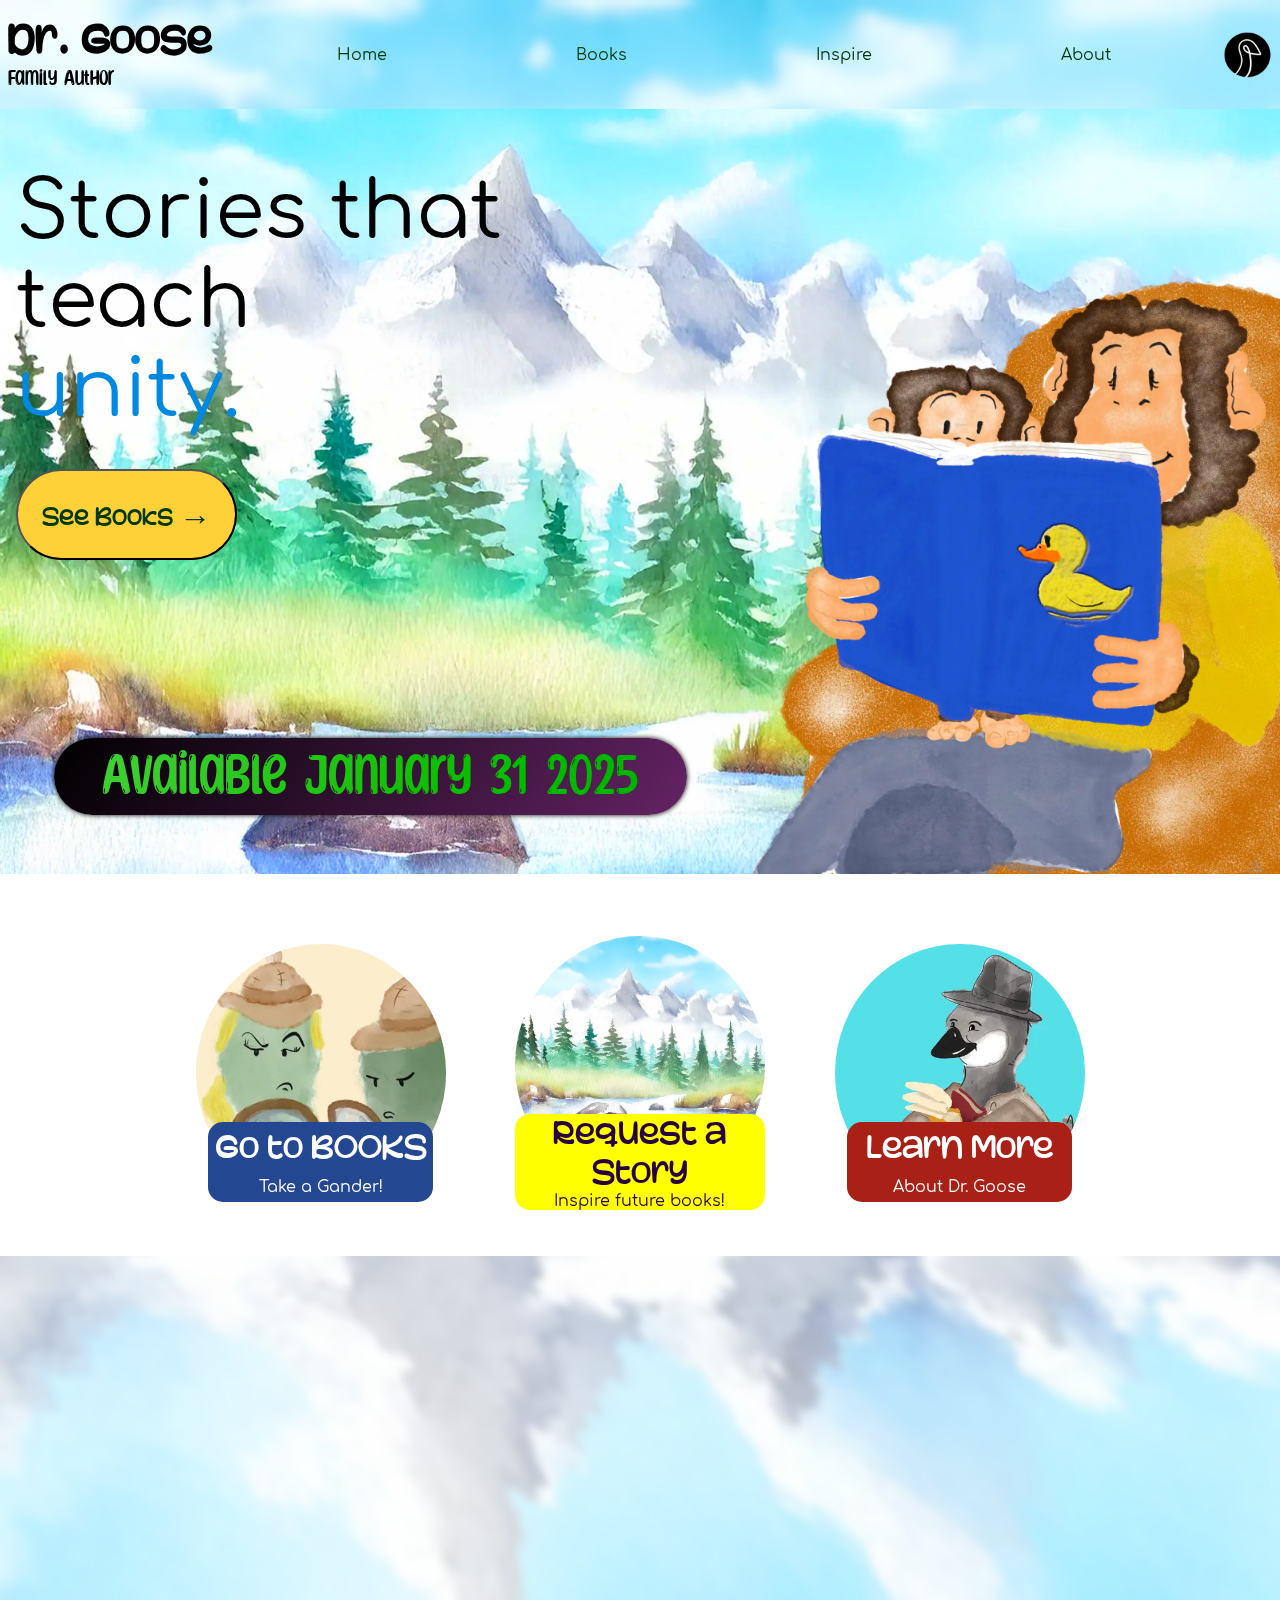
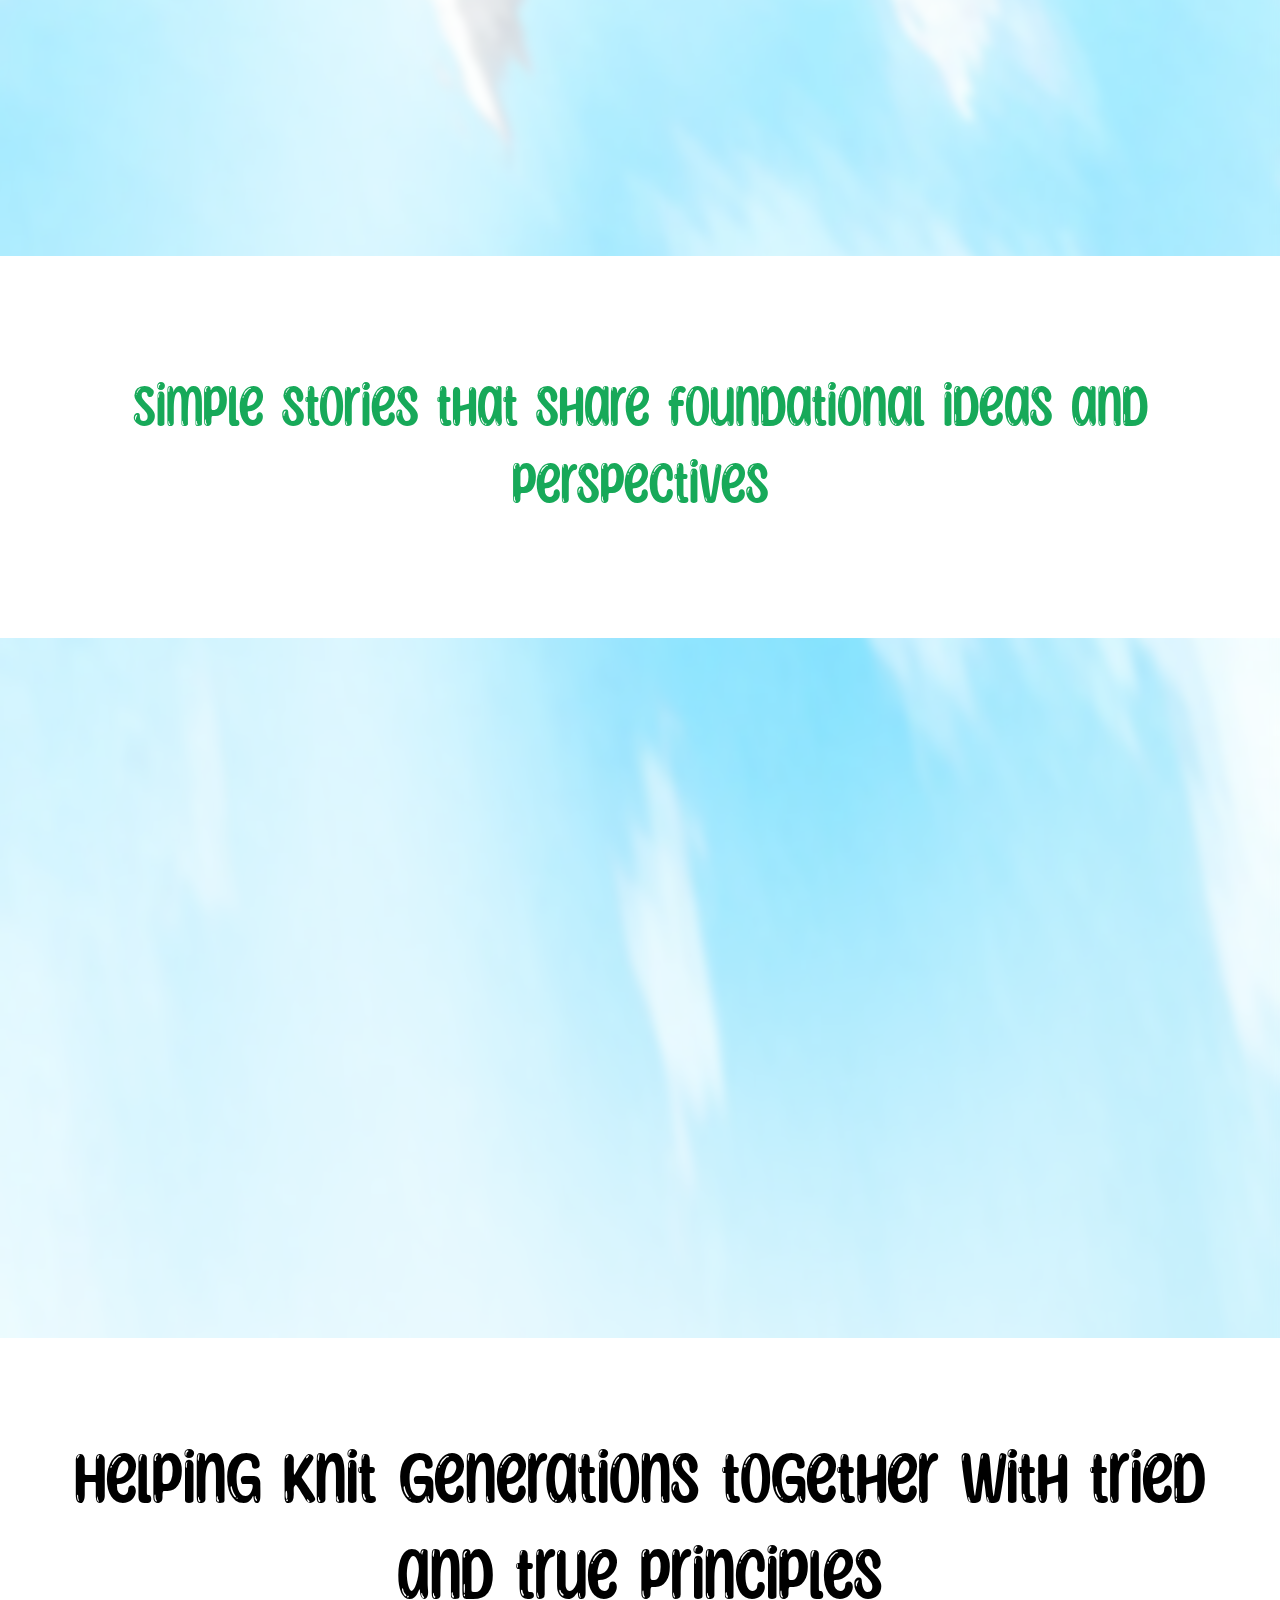
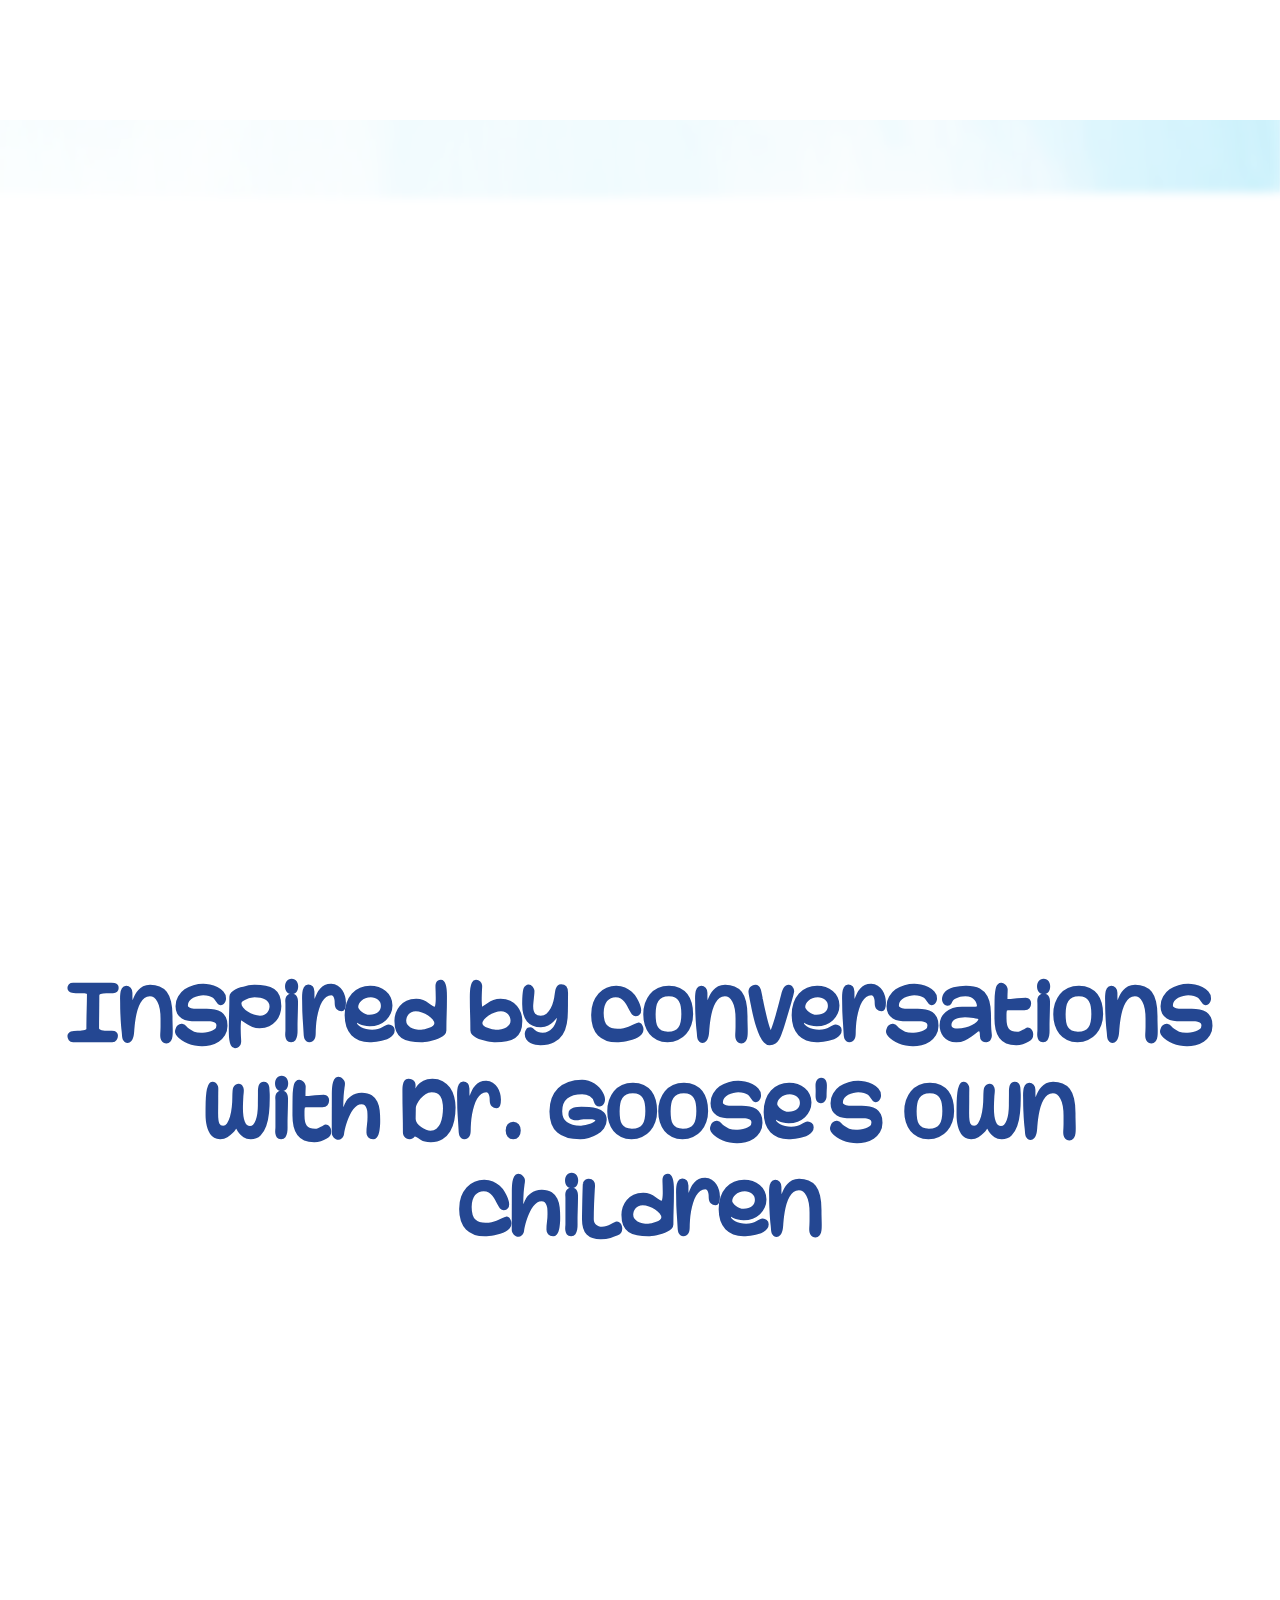
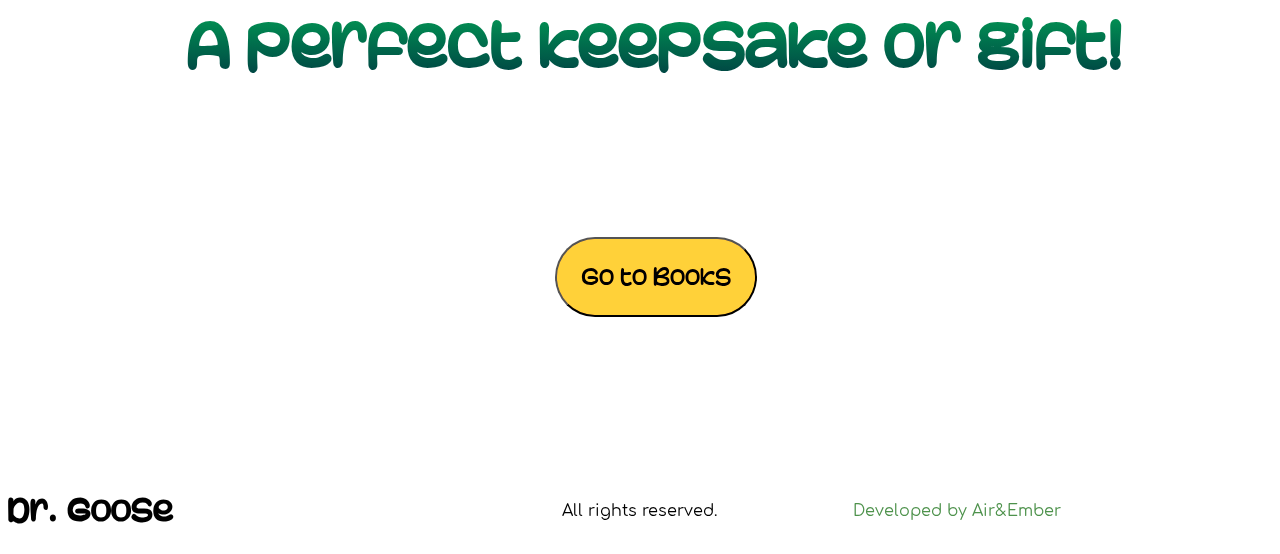
==== commit 8fa7a05e: "hero adjustment across media queries" ====
--- a/index.html
+++ b/index.html
@@ -50,7 +50,7 @@
                     <span class="word green">faith.</span>
                     <span class="word midnight">love.</span>
                     </p>
-                    <div class="paddedTop">
+                    <div class="paddedTop heroButton">
                         
                             <button class="button1">
                                 <a href="/books.html">
@@ -77,7 +77,7 @@
                 </div>
             </div>
             <div class="hid4Mobile">
-                <img src="./assets/images/Reading.png" alt="">
+                <img src="./assets/images/small/readingSmall.webp" alt="">
             </div>
         </div>
             
--- a/style.css
+++ b/style.css
@@ -220,9 +220,10 @@
 }
 
 .heroMainDiv {
+  grid-column: 1 / span 2;
   display: grid;
   margin: 2rem auto;
-  align-items: center
+  align-items: center;
 }
 
 .hero {
@@ -232,10 +233,11 @@
 }
 
 .hid4Mobile {
+  grid-column: 2;
   display: flex;
   height: 100%;
   justify-content: right;
-  align-items:end;
+  align-items: end;
 }
 
 .hid4Mobile img {
@@ -569,7 +571,14 @@
     width: 100%;
     position: relative;
   }
-  
+
+  .hero {
+    display: flex;
+  }
+  
+  .hid4Mobile {
+    display: none;
+  }
 
   .logoCont {
     display: flex;
@@ -590,13 +599,9 @@
       font-weight: lighter;
   }
 
-  
-
   .mblTxtClmp {
     font-size: clamp(20px, 8vw, 500px) !important;
   }
-
-
 
   .navTableUl {
     margin: 0.5rem;
@@ -618,8 +623,29 @@
     min-height: 100px;
   }
 
+  .text {
+    width: 100vw;
+    margin: 0 auto;
+    height: fit-content;
+  }
+
+  .text, .word {
+    font-size: clamp(1rem, 75px, 2.5rem );
+
+  }
+
+  .heroButton {
+    display: flex;
+    justify-content: center;
+    padding: 1em;
+  }
+
   .textCont {
     text-align: center;
+  }
+
+  .word {
+    width: 100%;
   }
 
   /* Cards */
@@ -944,6 +970,10 @@
 
   }
 
+  .hid4Mobile {
+    display: none;
+  }
+
   .logoCont {
     height: 50px;
     margin: .5rem;
@@ -1311,7 +1341,7 @@
 }
 
 /* MOBILE/TABLET LANDSCAPE */
-@media only screen and (max-height: 1281px) and (orientation: landscape) {
+@media only screen and (max-height: 1280px) and (max-height: 800px) and (orientation: landscape) {
   html {
     background-image: url('/assets/images/small/backMobile.webp');
     background-repeat: no-repeat;
@@ -1333,6 +1363,16 @@
     align-items: center;
   }
 
+  .hero {
+    grid-template-rows: 1fr;
+  }
+
+  .heroMainDiv {
+    grid-column: 1 / span 2;
+    grid-row: 1;
+    z-index: 10;
+  }
+
   .headTitleCont {
     width: clamp(300px, 40vw, 200px);
     margin: .5rem;
@@ -1341,6 +1381,14 @@
   .headTitle{
     font-size: clamp(10px, 2.2rem, 35px);
 
+  }
+
+  .hid4Mobile {
+    grid-column: 2;
+    grid-row: 1;
+    display: flex;
+    z-index: 0;
+    filter: blur(2px);
   }
 
   .logoCont {
@@ -1654,7 +1702,7 @@
     margin-bottom: -30px;
   }
 
-    .bookImg {
+  .bookImg {
     height: auto;
     width: 100%; 
   } 
@@ -2011,13 +2059,13 @@
 
 
 /* LAPTOP QUERY ============================================================================================ */
-@media (min-width: 769px) {
+@media only screen and (min-width: 769px) {
 
 }
 
 /* DESKTOP  ================================================================================================ */
 
-@media (min-width: 1200px) {
+@media only screen and (min-width: 1200px) {
   html {
     background-image: url("/assets/images/back.webp")
   };
@@ -2069,6 +2117,16 @@
 
   .landingBannerFont {
     font-size: clamp(1rem, calc(8vw + 1rem), 4rem);
+  }
+
+  .heroMainDiv {
+    grid-column: 1;
+  }
+
+  .hid4Mobile {
+    grid-column: 2;
+    display: flex;
+    filter: blur(0);
   }
 
 
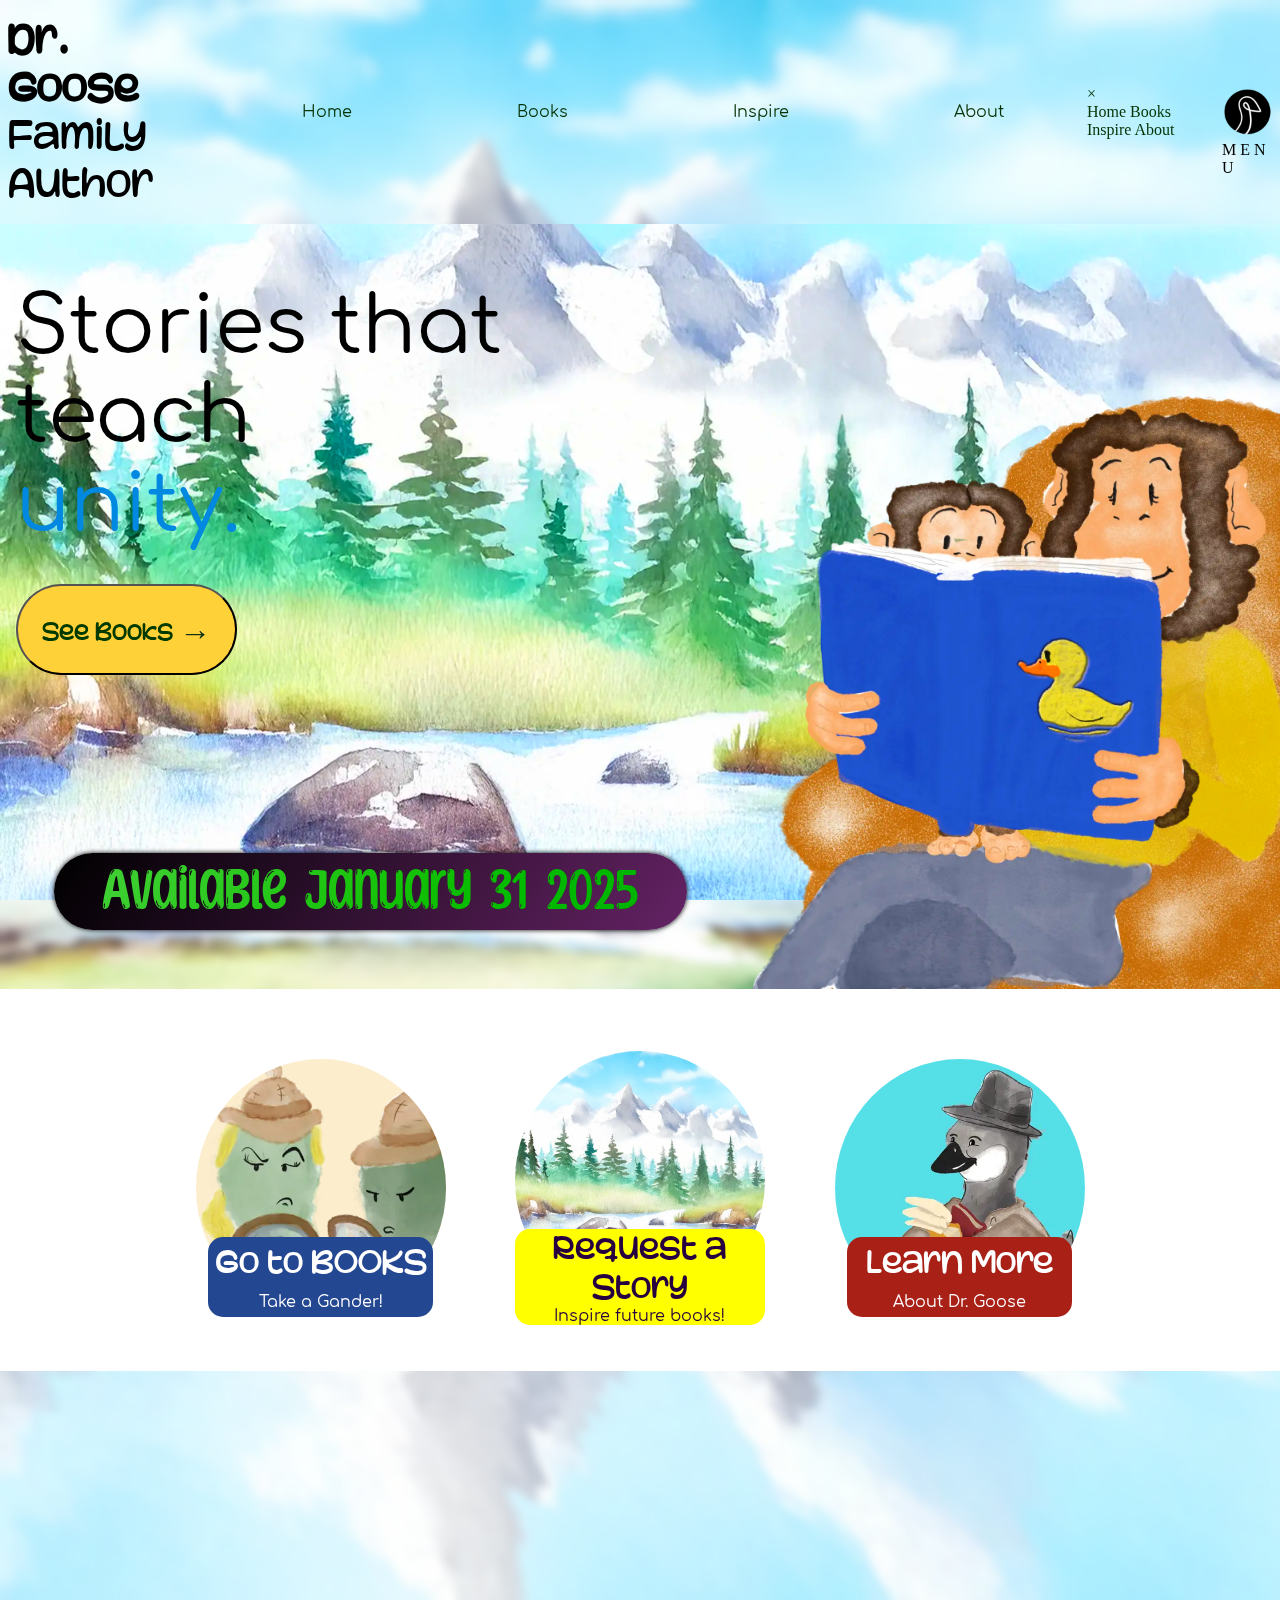
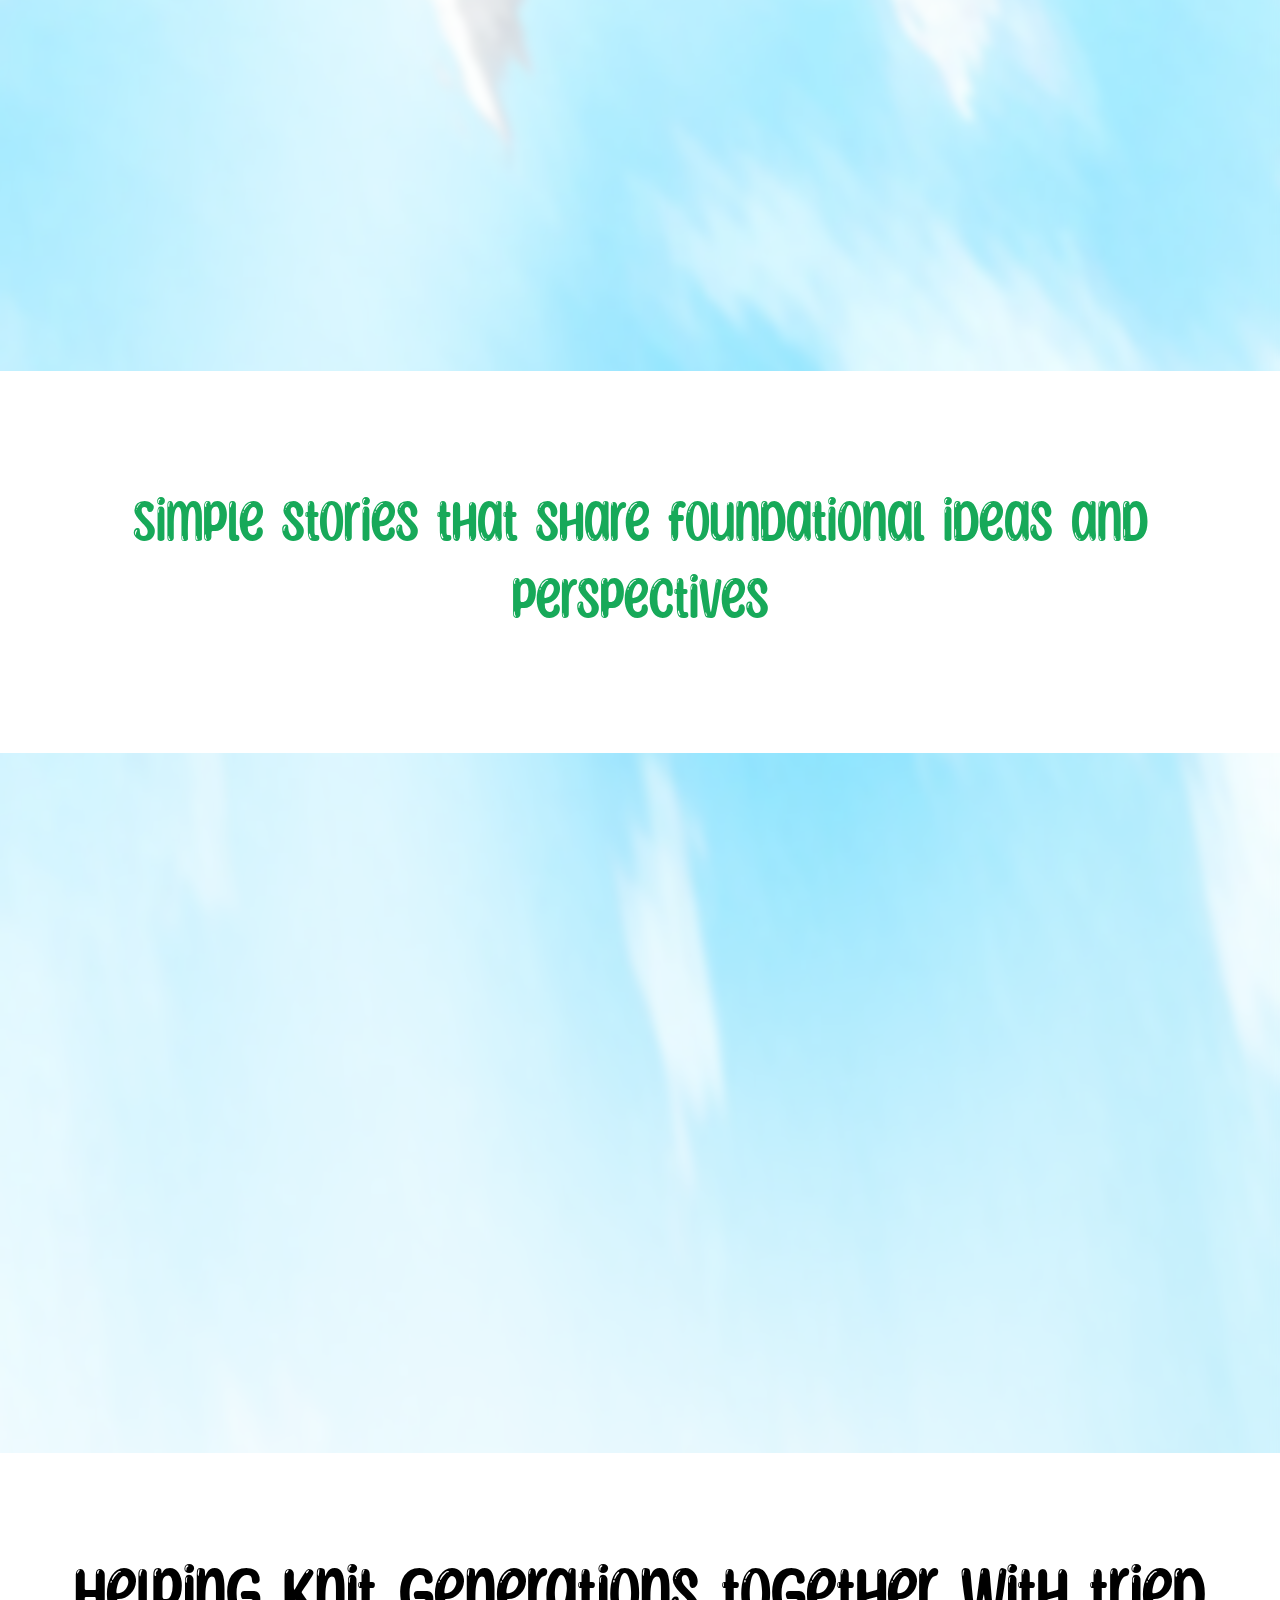
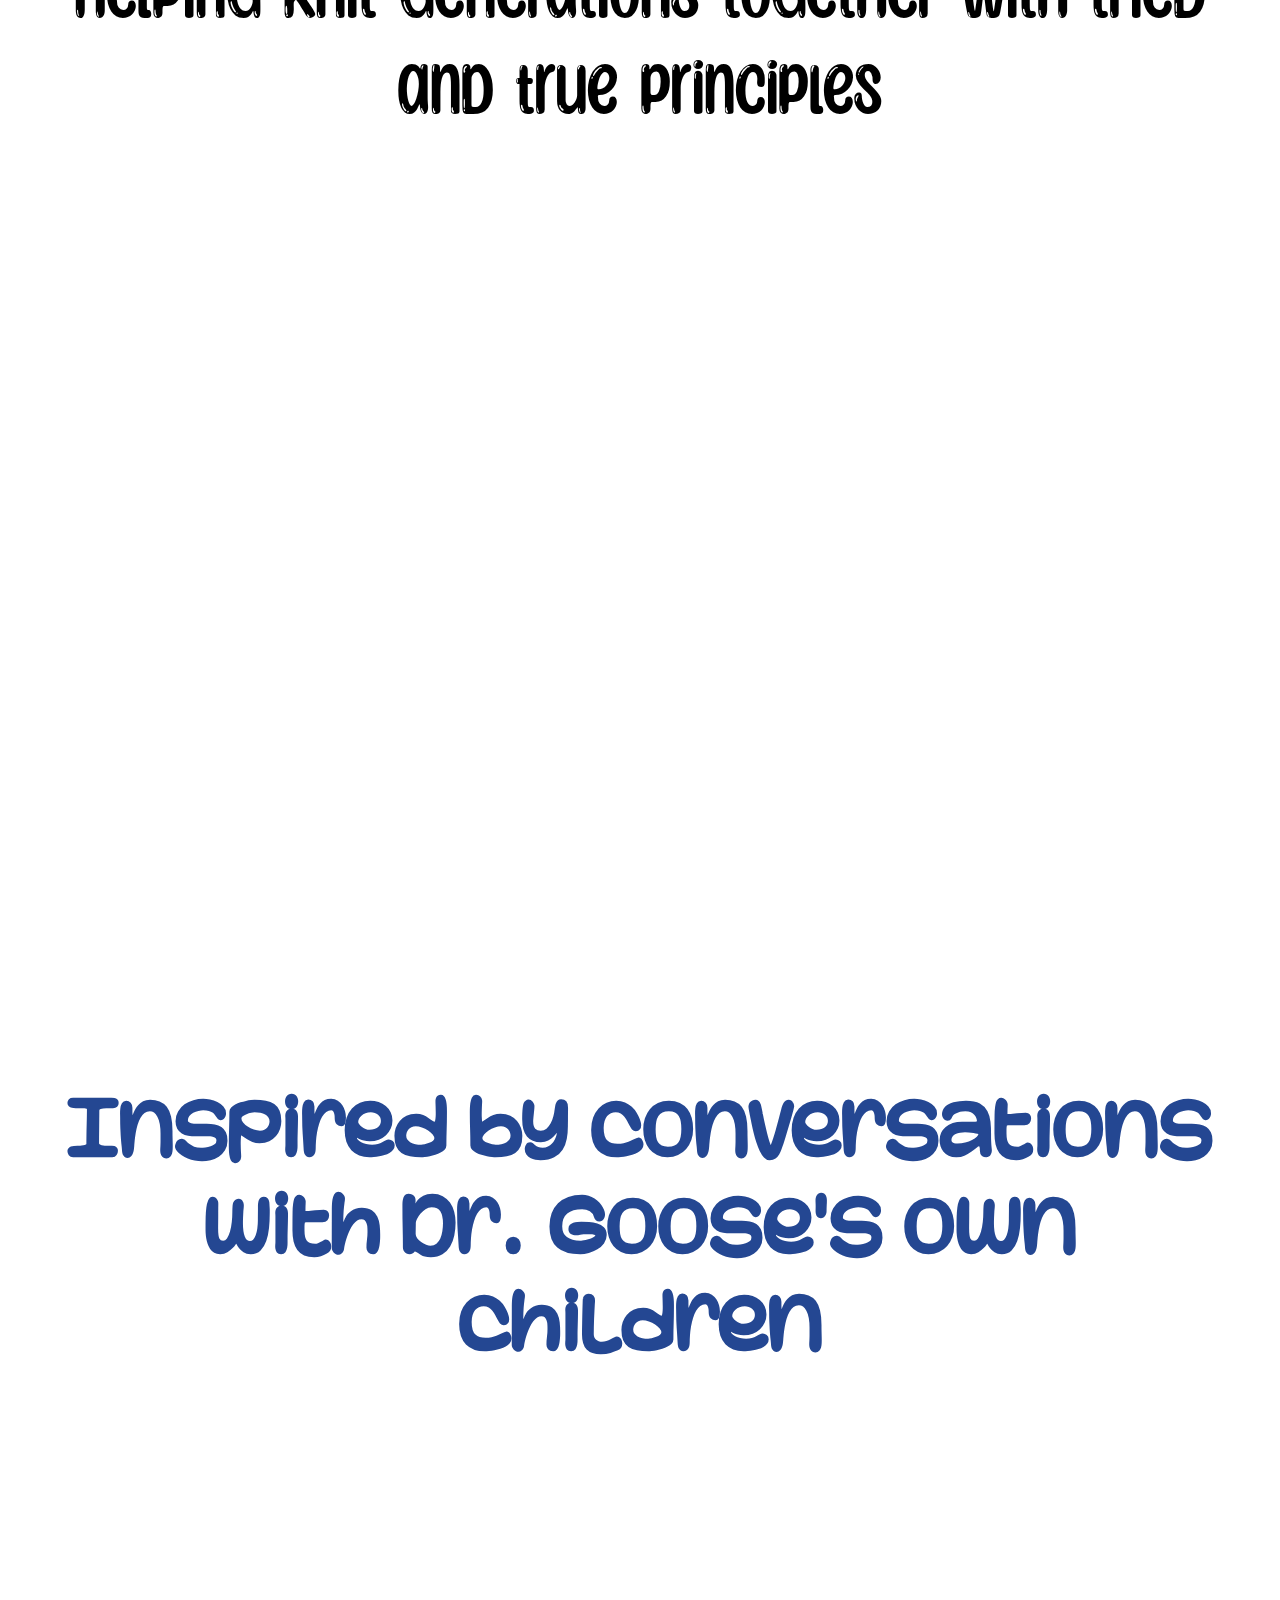
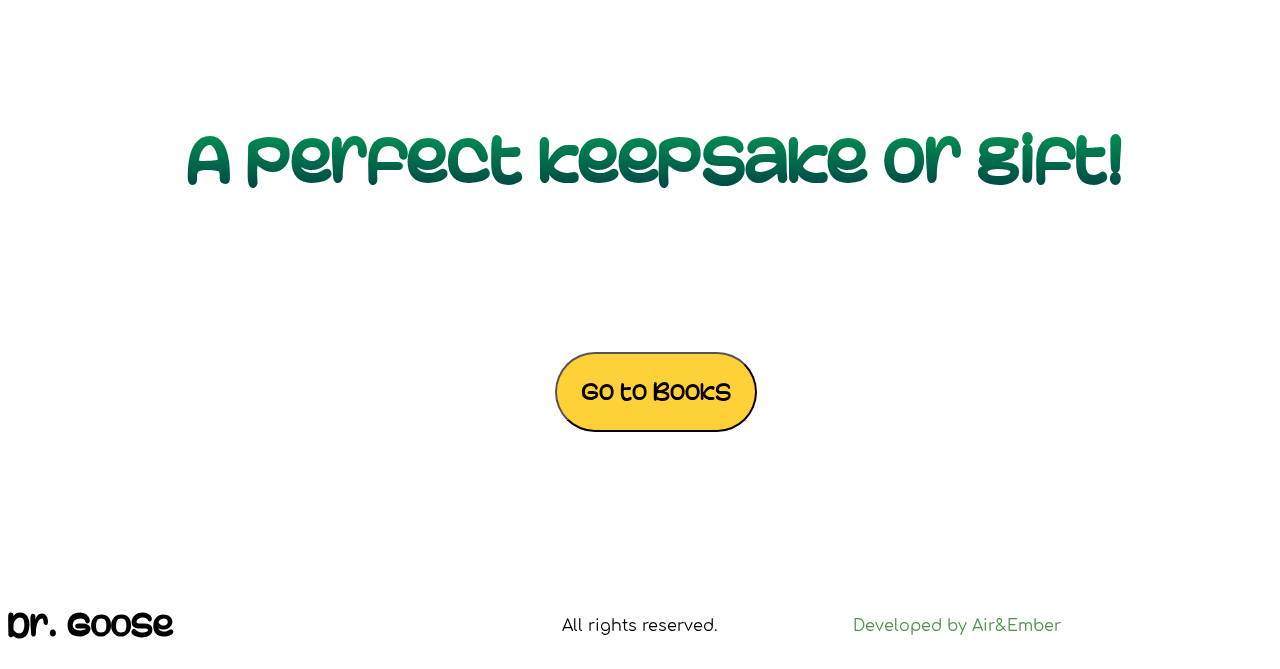
==== commit d859e61d: "mobile button" ====
--- a/index.html
+++ b/index.html
@@ -8,6 +8,7 @@
     <link rel="icon" type="image/x-icon" href="/assets/drgoose.ico">
     <title>Dr. Goose Coming Soon</title>
     <script src="/letterScript.js" defer></script>
+    <script src="/mobScript.js" defer></script>
 </head>
 
 <body>
@@ -18,9 +19,9 @@
                     <!-- <svg class="headTitle" width="500" height="100" xmlns="http://www.w3.org/2000/svg">
                         <text x="50" y="80" class="painting headTitle">Dr. Goose</text>
                       </svg> -->
-                    <h2 class="headTitle2">Family Author</h2>
-            </div>
-            <div class="navTable">
+                    <h2 class="headTitle2 painting">Family Author</h2>
+            </div>
+            <div class="navTable mainMenu">
                 <ul class="navTableUl">
                     <li><a class="inactivePage" href="/index.html">Home</a></li>
                     <!-- <li ><a class="activePage" href="/landingPage.html">Landing</a></li> -->
@@ -29,11 +30,36 @@
                     <li><a class="inactivePage" href="/about.html">About</a></li>
                 </ul>
             </div>
-            <div class="logoCont">
+            <div class="hamburgerOverlay">
+                <a href="javascript:void(0)" class="closebtn" onclick="closeNav()">&times;</a>
+                <div class="hamOverlay">
+                    <a class="inactivePage" href="/index.html">Home</a>
+                    <a class="inactivePage" href="/books.html">Books</a>
+                    <a class="inactivePage" href="/storyidea.html">Inspire</a>
+                    <a class="inactivePage" href="/about.html">About</a>
+                </div>
+            </div>
+            <div class="hamburger">
+                <span></span>
+                <span></span>
+                <span></span>
+            </div>
+            <div class="logoCont" id="logoButton">
+                <a href="javascript:void(0)">
+                    <img class="navImg" src="/assets/images/small/DoctorGooseLogo.webp" alt="logo">
+                </a>
+                <div class="menuText">
+                    <span>M</span>
+                    <span>E</span>
+                    <span>N</span>
+                    <span>U</span>
+                </div>
+            </div>
+            <!-- <div class="logoCont">
                 <a href="/index.html">
                     <img class="navImg" src="/assets/images/small/DoctorGooseLogo.webp" alt="logo">
                 </a>
-            </div>
+            </div> -->
         </nav>
     </header>
     <main class="deskWidth">
@@ -159,7 +185,7 @@
             <div class="flexBocks mblflexBocks padIt">
                 <h1 id="shrinkHead">A perfect keepsake or gift!</h1>
             </div>
-            <div class="content clrBckgrnd">
+            <div class="content clrBckgrnd buttonCont">
                 <a href="/books.html">
                     <button class="button1">
                         <h2>Go to Books</h2>
--- a/style.css
+++ b/style.css
@@ -492,9 +492,11 @@
 
   nav {
     display: flex;
-    flex-direction: column;
+    flex-direction: row;
     width:100%;
-    justify-content: center;
+    justify-content: space-around;
+    flex-wrap: wrap;
+
   }
 
   a {
@@ -502,6 +504,94 @@
     font-size: clamp(8px, 4vw, 20px);
     cursor: pointer;
   }
+
+  /* Hamburger */
+  .mainMenu {
+    display: none;
+  }
+
+/*
+  .hamburger {
+    display: flex;
+    flex-direction: column;
+    justify-content: space-between;
+    flex-wrap: nowrap;
+    position: absolute;
+    right: 1rem;
+    top: 0.5rem;
+    width: 50px;
+    height: 50px;
+    border-radius: 50%;
+    background-color: white;
+    padding: 10px;
+  }
+
+  .hamburger span {
+    height: 4px;
+    width: 100%;
+    opacity: 1;
+    background-color: #14301f;
+  }
+
+  .hamburger span:nth-child(0) {
+    position: relative;
+    width: 100%;
+  }
+
+  .hamburger span:nth-child(1) {
+    position: relative;
+    width: 100%;
+  }
+
+  .hamburger span:nth-child(2) {
+    position: relative;
+    width: 100%;
+  }
+
+
+  .hamburgerOverlay {
+    display: none;
+  } */
+
+  .hamburgerOverlay {
+    height: 0;
+    width: 100%;
+    position: fixed;
+    z-index: 1000;
+    top: 0;
+    left: 0;
+    background-color: rgba(0,0,0,0.9);
+    overflow-y: hidden;
+    transition: 0.5s;
+    font-family: 'Rusty', sans-serif;
+}
+
+.hamburgerOverlay .hamOverlay {
+    position: absolute;
+    top: 25%;
+    width: 100%;
+    text-align: center;
+}
+
+.hamburgerOverlay a {
+    padding: 8px;
+    text-decoration: none;
+    font-size: 25px;
+    color: white;
+    display: block;
+    transition: 0.3s;
+}
+
+.hamburgerOverlay a:hover {
+    color: #f1f1f1;
+}
+
+.hamburgerOverlay .closebtn {
+    position: absolute;
+    top: 20px;
+    right: 45px;
+    font-size: 60px;
+}
 
   /* Header Nav Alphabetically Ordered */
 
@@ -553,7 +643,6 @@
     text-align: center;
     margin: 0;
     padding: 0;
-    
   }
 
 
@@ -567,7 +656,7 @@
   }
 
   .headTitle2 {
-    font-size: clamp(50px, 3rem, 150px);
+    font-size: clamp(28px, 1rem, 150px);
     width: 100%;
     position: relative;
   }
@@ -581,7 +670,7 @@
   }
 
   .logoCont {
-    display: flex;
+    display: grid;
     justify-content: center;
     margin: 0;
     padding: 0;
@@ -614,8 +703,43 @@
   }
 
   .navImg {
-    width: clamp(25px, 20vw, 150px);
-  }
+    width: 82px;
+  }
+
+  .menuText {
+    position: relative;
+  
+  margin: 0 auto;
+  font-size: 1rem;
+  }
+
+  .menuText span {
+    position: absolute;
+    bottom: -31px;
+    /* left: 50%;
+    width: 20px;
+    height: 25px;
+    margin-left: -35px; */
+    line-height: 91px; /* height*2 - font-size */
+    /* text-align: center; */
+    transform-origin: top center;
+    font-family: 'Comfortaa', sans-serif;
+
+  }
+
+  .menuText span:nth-of-type(1)  {
+    transform: rotate(-25deg);
+  }
+  .menuText span:nth-of-type(2)  {
+    transform: rotate(-50deg);
+  }
+  .menuText span:nth-of-type(3)  {
+    transform: rotate(-68deg);
+  }
+  .menuText span:nth-of-type(4)  {
+    transform: rotate(-87deg);
+  }
+
 
   .subHead {
     font-size: clamp(10px, 8vw, 50px);
@@ -624,7 +748,7 @@
   }
 
   .text {
-    width: 100vw;
+    width: 90vw;
     margin: 0 auto;
     height: fit-content;
   }
@@ -860,23 +984,27 @@
   .inspireMain {
     display: flex;
     flex-wrap: wrap;
-    padding: 0.75rem;
+    /* padding: 0.75rem; */
     justify-content: center;
     text-align: center;
   }
 
   .inspireForm {
 
-    clip-path: polygon(0 0, 97% 5%, 100% 100%, 5% 100%);
+    /* clip-path: polygon(0 0, 97% 5%, 100% 100%, 5% 100%); */
     background-color: rgba(20, 48, 31, 0.5);
     margin: 0.5rem;
-    padding: 5rem;
+    padding: 1rem 0;
   }
 
   .inspireForm h2 {
     padding: 1rem;
     font-size: 3rem;
     color: white;
+  }
+
+  .inspireCont {
+    width: 100%;
   }
 
   .buttonCont {
@@ -984,6 +1112,8 @@
     height: 100%;
   }
 
+
+  
   .navTable, .navTableUl { 
     display: flex;
     flex-direction: row;
@@ -1363,6 +1493,16 @@
     align-items: center;
   }
 
+  /* Hamburger */
+  .mainMenu {
+    /* display: none; */
+  }
+
+  .hamburger {
+    display: none;
+  }
+
+
   .hero {
     grid-template-rows: 1fr;
   }
@@ -1388,7 +1528,8 @@
     grid-row: 1;
     display: flex;
     z-index: 0;
-    filter: blur(2px);
+    filter: blur(2px) brightness(1.2);
+    /* filter: brightness(1.2); */
   }
 
   .logoCont {
@@ -2082,6 +2223,11 @@
     margin: 0 auto;
   }
 
+  .hamburger {
+    display: none;
+  }
+
+
   .bookBoxWdth {
     max-width: 1550px;
     margin: 0 auto;
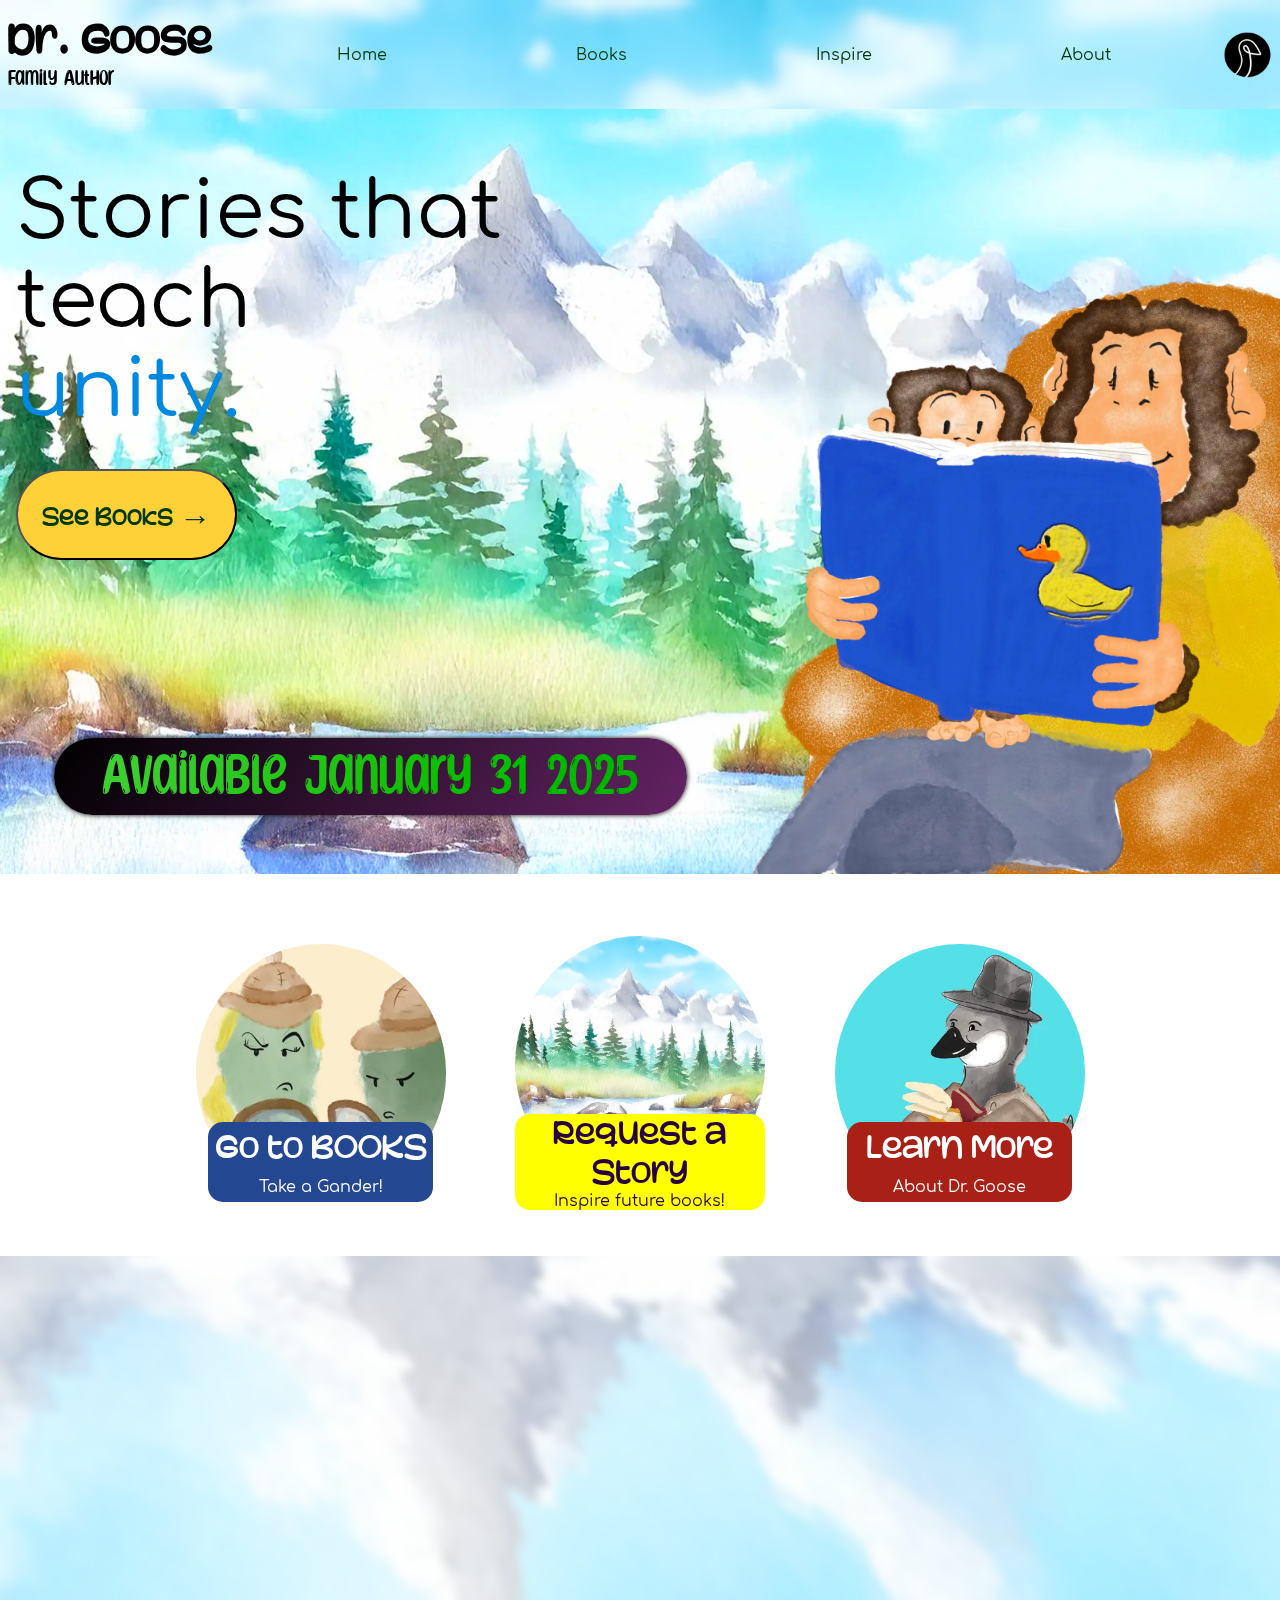
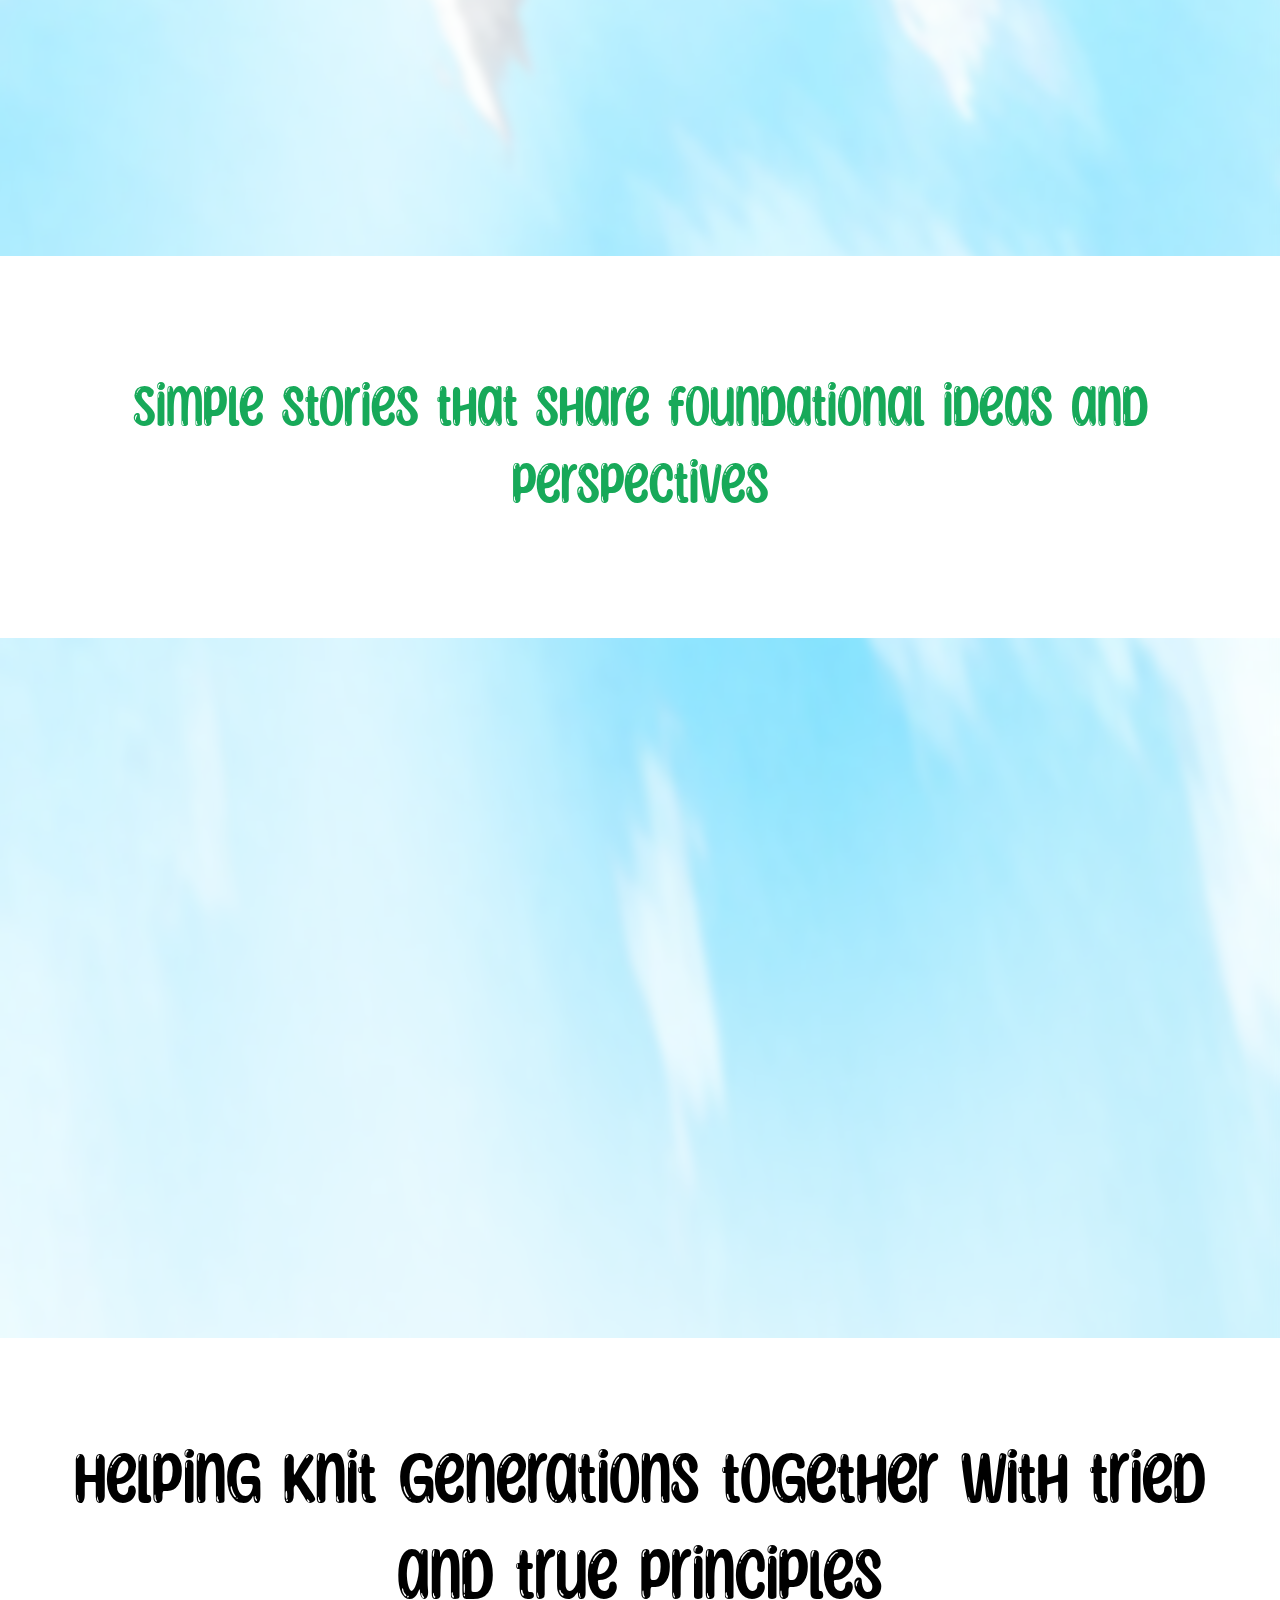
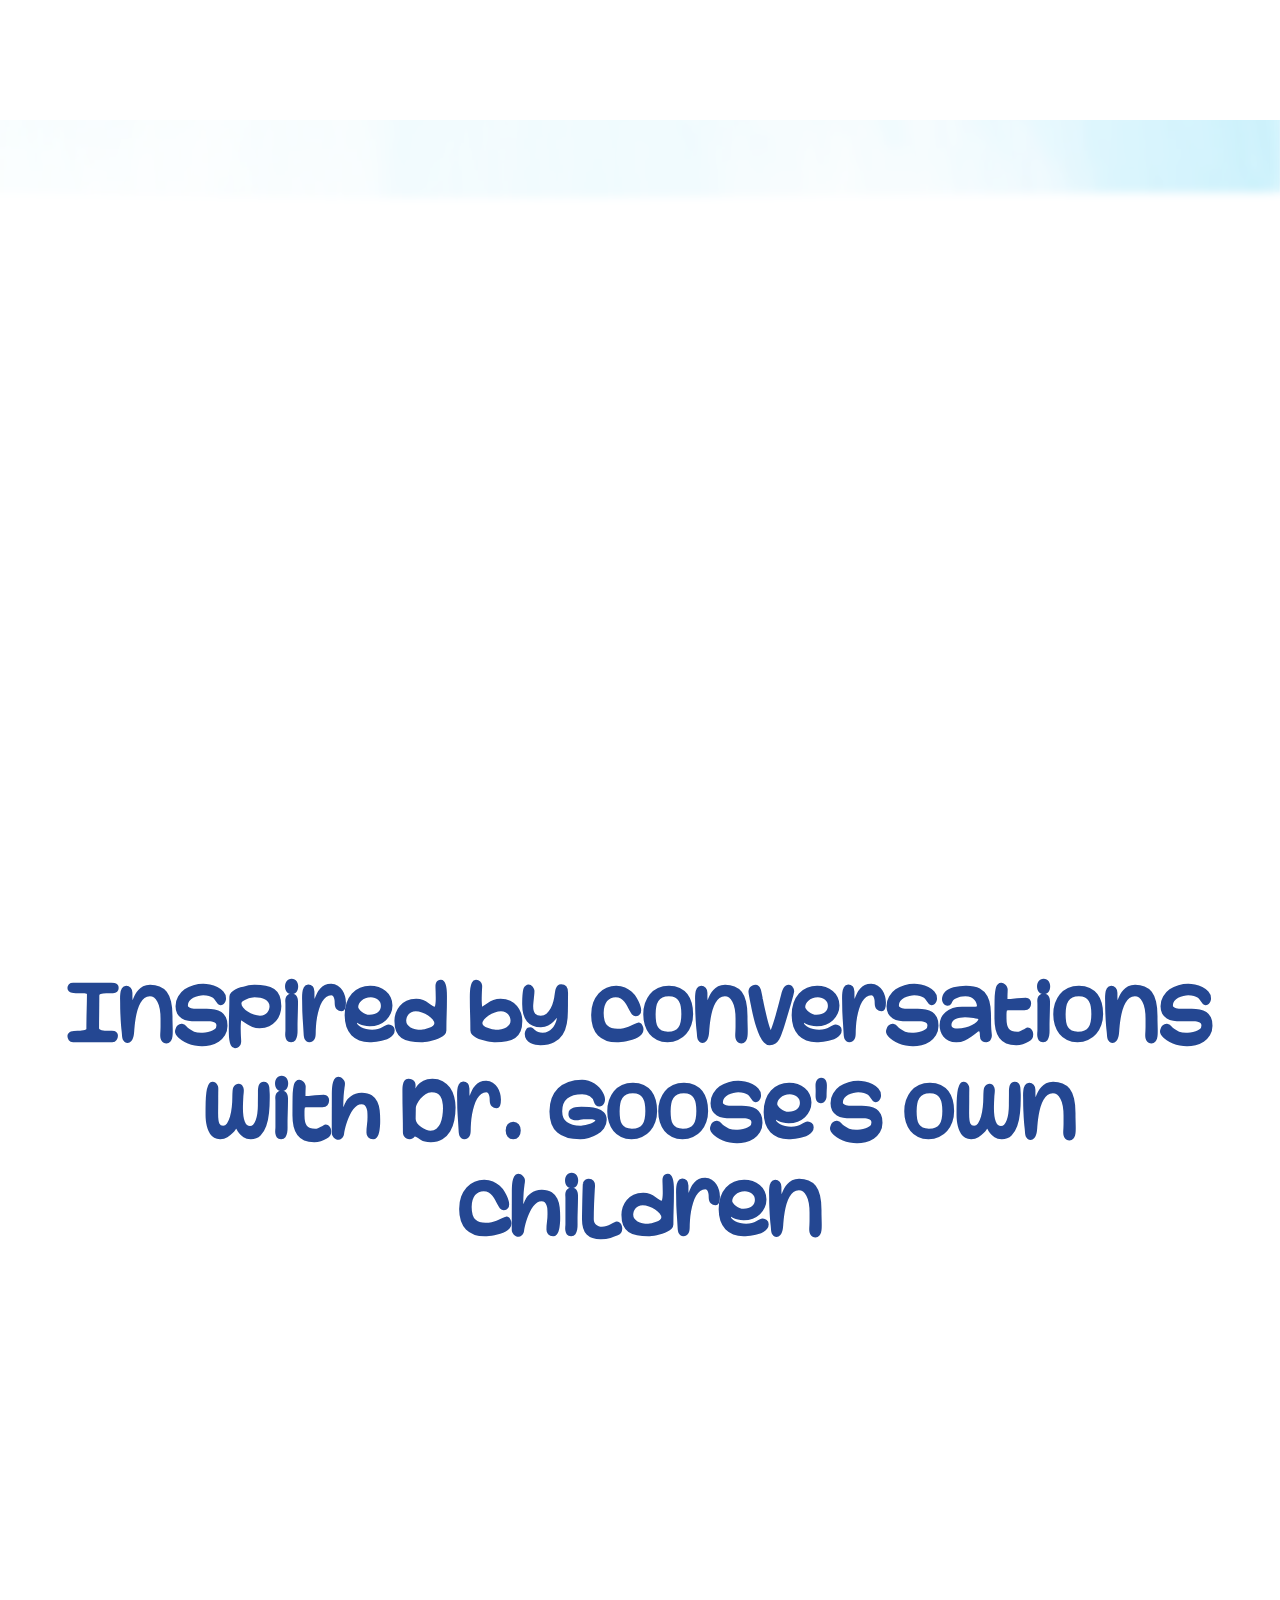
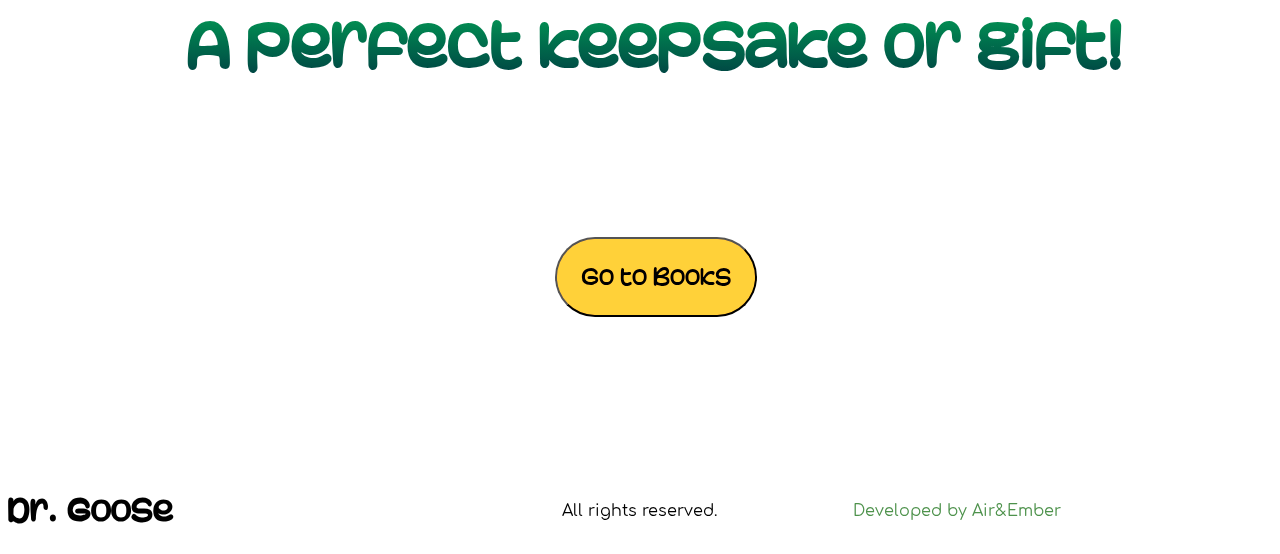
==== commit 6bb1248b: "paint update" ====
--- a/index.html
+++ b/index.html
@@ -19,7 +19,7 @@
                     <!-- <svg class="headTitle" width="500" height="100" xmlns="http://www.w3.org/2000/svg">
                         <text x="50" y="80" class="painting headTitle">Dr. Goose</text>
                       </svg> -->
-                    <h2 class="headTitle2 painting">Family Author</h2>
+                    <h2 class="headTitle2 paint">Family Author</h2>
             </div>
             <div class="navTable mainMenu">
                 <ul class="navTableUl">
--- a/style.css
+++ b/style.css
@@ -211,6 +211,11 @@
   100% { clip-path: inset(0 0 0 0); }
 }
 
+.paint {
+  animation: paint 2s ease-in-out forwards;
+
+}
+
 .painting {
   font-size: 2.5rem;
   font-family: 'Rusty', sans-serif;
@@ -476,7 +481,7 @@
 /* MOBILE */
 
 
-@media only screen and (max-width: 599px) {
+@media only screen and (max-width: 600px) {
   /* Roots */
   html {
     background-image: url('/assets/images/small/backMobile.webp');
@@ -509,49 +514,6 @@
   .mainMenu {
     display: none;
   }
-
-/*
-  .hamburger {
-    display: flex;
-    flex-direction: column;
-    justify-content: space-between;
-    flex-wrap: nowrap;
-    position: absolute;
-    right: 1rem;
-    top: 0.5rem;
-    width: 50px;
-    height: 50px;
-    border-radius: 50%;
-    background-color: white;
-    padding: 10px;
-  }
-
-  .hamburger span {
-    height: 4px;
-    width: 100%;
-    opacity: 1;
-    background-color: #14301f;
-  }
-
-  .hamburger span:nth-child(0) {
-    position: relative;
-    width: 100%;
-  }
-
-  .hamburger span:nth-child(1) {
-    position: relative;
-    width: 100%;
-  }
-
-  .hamburger span:nth-child(2) {
-    position: relative;
-    width: 100%;
-  }
-
-
-  .hamburgerOverlay {
-    display: none;
-  } */
 
   .hamburgerOverlay {
     height: 0;
@@ -564,34 +526,61 @@
     overflow-y: hidden;
     transition: 0.5s;
     font-family: 'Rusty', sans-serif;
-}
-
-.hamburgerOverlay .hamOverlay {
+  }
+
+  .hamburgerOverlay .hamOverlay {
+      position: absolute;
+      top: 25%;
+      width: 100%;
+      text-align: center;
+  }
+
+  .hamburgerOverlay a {
+      padding: 8px;
+      text-decoration: none;
+      font-size: 25px;
+      color: white;
+      display: block;
+      transition: 0.3s;
+  }
+
+  .hamburgerOverlay a:hover {
+      color: #f1f1f1;
+  }
+
+  .hamburgerOverlay .closebtn {
+      position: absolute;
+      top: 20px;
+      right: 45px;
+      font-size: 60px;
+  }
+
+  .menuText {
+    position: relative;
+    margin: 0 auto;
+    font-size: 1rem;
+  }
+
+  .menuText span {
     position: absolute;
-    top: 25%;
-    width: 100%;
-    text-align: center;
-}
-
-.hamburgerOverlay a {
-    padding: 8px;
-    text-decoration: none;
-    font-size: 25px;
-    color: white;
-    display: block;
-    transition: 0.3s;
-}
-
-.hamburgerOverlay a:hover {
-    color: #f1f1f1;
-}
-
-.hamburgerOverlay .closebtn {
-    position: absolute;
-    top: 20px;
-    right: 45px;
-    font-size: 60px;
-}
+    bottom: -31px;
+    line-height: 91px; 
+    transform-origin: top center;
+    font-family: 'Comfortaa', sans-serif;
+  }
+
+  .menuText span:nth-of-type(1)  {
+    transform: rotate(-25deg);
+  }
+  .menuText span:nth-of-type(2)  {
+    transform: rotate(-50deg);
+  }
+  .menuText span:nth-of-type(3)  {
+    transform: rotate(-68deg);
+  }
+  .menuText span:nth-of-type(4)  {
+    transform: rotate(-87deg);
+  }
 
   /* Header Nav Alphabetically Ordered */
 
@@ -706,41 +695,6 @@
     width: 82px;
   }
 
-  .menuText {
-    position: relative;
-  
-  margin: 0 auto;
-  font-size: 1rem;
-  }
-
-  .menuText span {
-    position: absolute;
-    bottom: -31px;
-    /* left: 50%;
-    width: 20px;
-    height: 25px;
-    margin-left: -35px; */
-    line-height: 91px; /* height*2 - font-size */
-    /* text-align: center; */
-    transform-origin: top center;
-    font-family: 'Comfortaa', sans-serif;
-
-  }
-
-  .menuText span:nth-of-type(1)  {
-    transform: rotate(-25deg);
-  }
-  .menuText span:nth-of-type(2)  {
-    transform: rotate(-50deg);
-  }
-  .menuText span:nth-of-type(3)  {
-    transform: rotate(-68deg);
-  }
-  .menuText span:nth-of-type(4)  {
-    transform: rotate(-87deg);
-  }
-
-
   .subHead {
     font-size: clamp(10px, 8vw, 50px);
     font-weight: 100;
@@ -1058,8 +1012,6 @@
 
 }
 
-
-
 /* TABLET QUERY */
 @media only screen and (min-width: 600px) {
   html {
@@ -1216,6 +1168,15 @@
     text-align: center;
 
   }
+
+  .menuText {
+    display: none;
+  }
+
+  .hamburgerOverlay {
+    display: none;
+  }
+
   /* ABOUT PAGE */
 
   .AboutMain {
@@ -1494,14 +1455,13 @@
   }
 
   /* Hamburger */
-  .mainMenu {
-    /* display: none; */
-  }
-
-  .hamburger {
+  .menuText {
     display: none;
   }
 
+  .hamburgerOverlay {
+    display: none;
+  }
 
   .hero {
     grid-template-rows: 1fr;
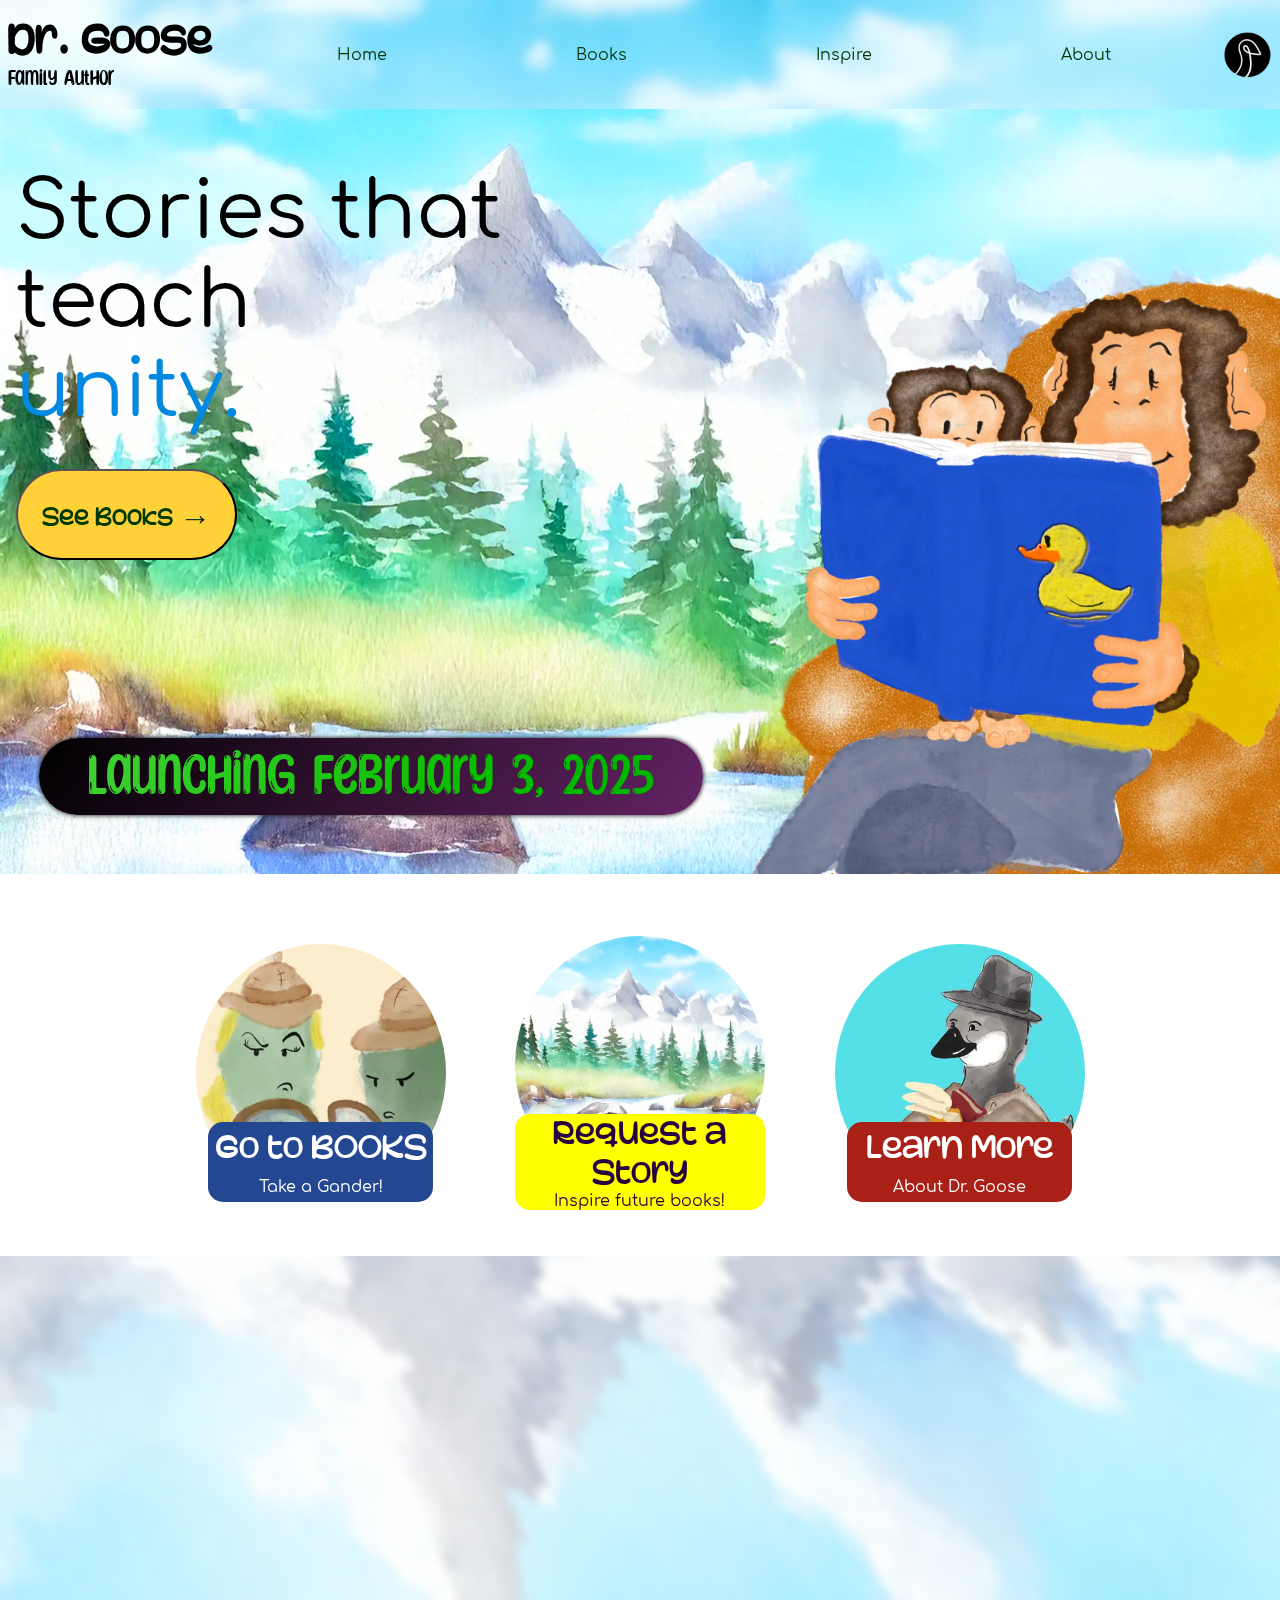
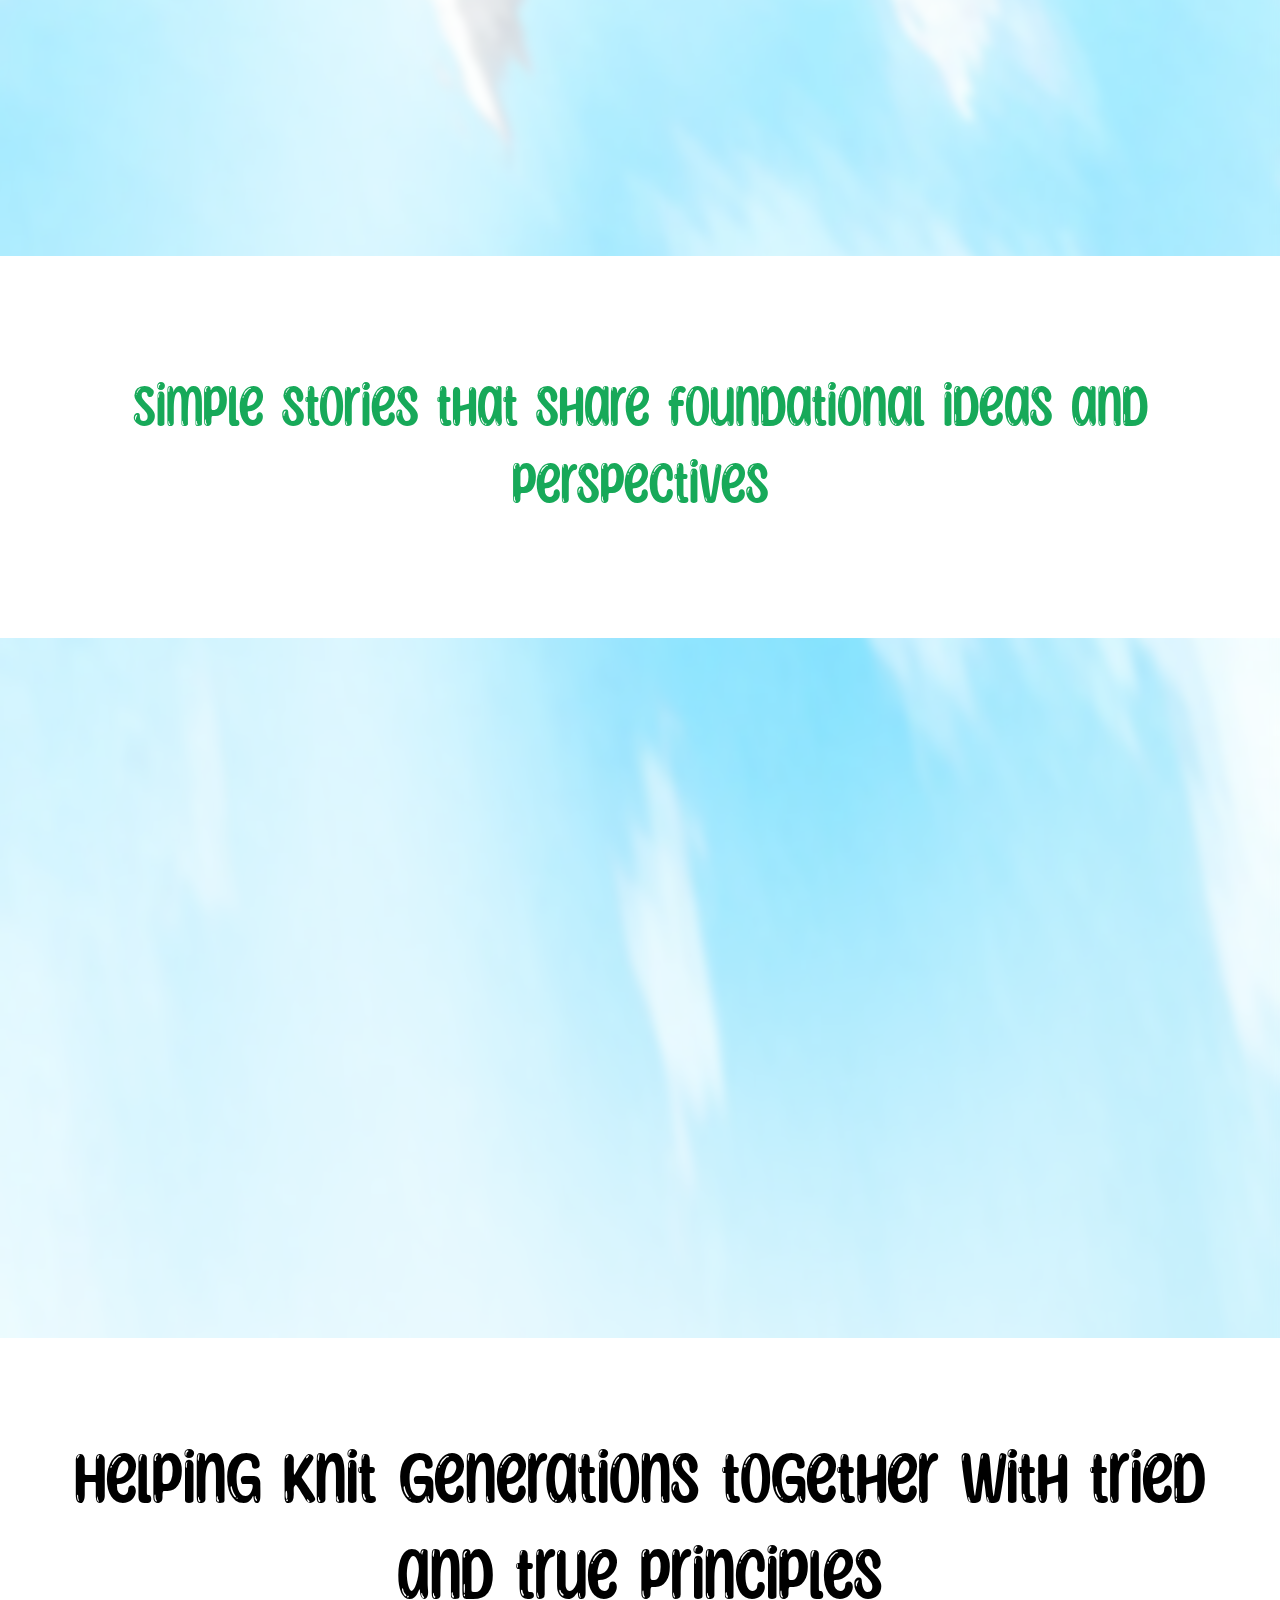
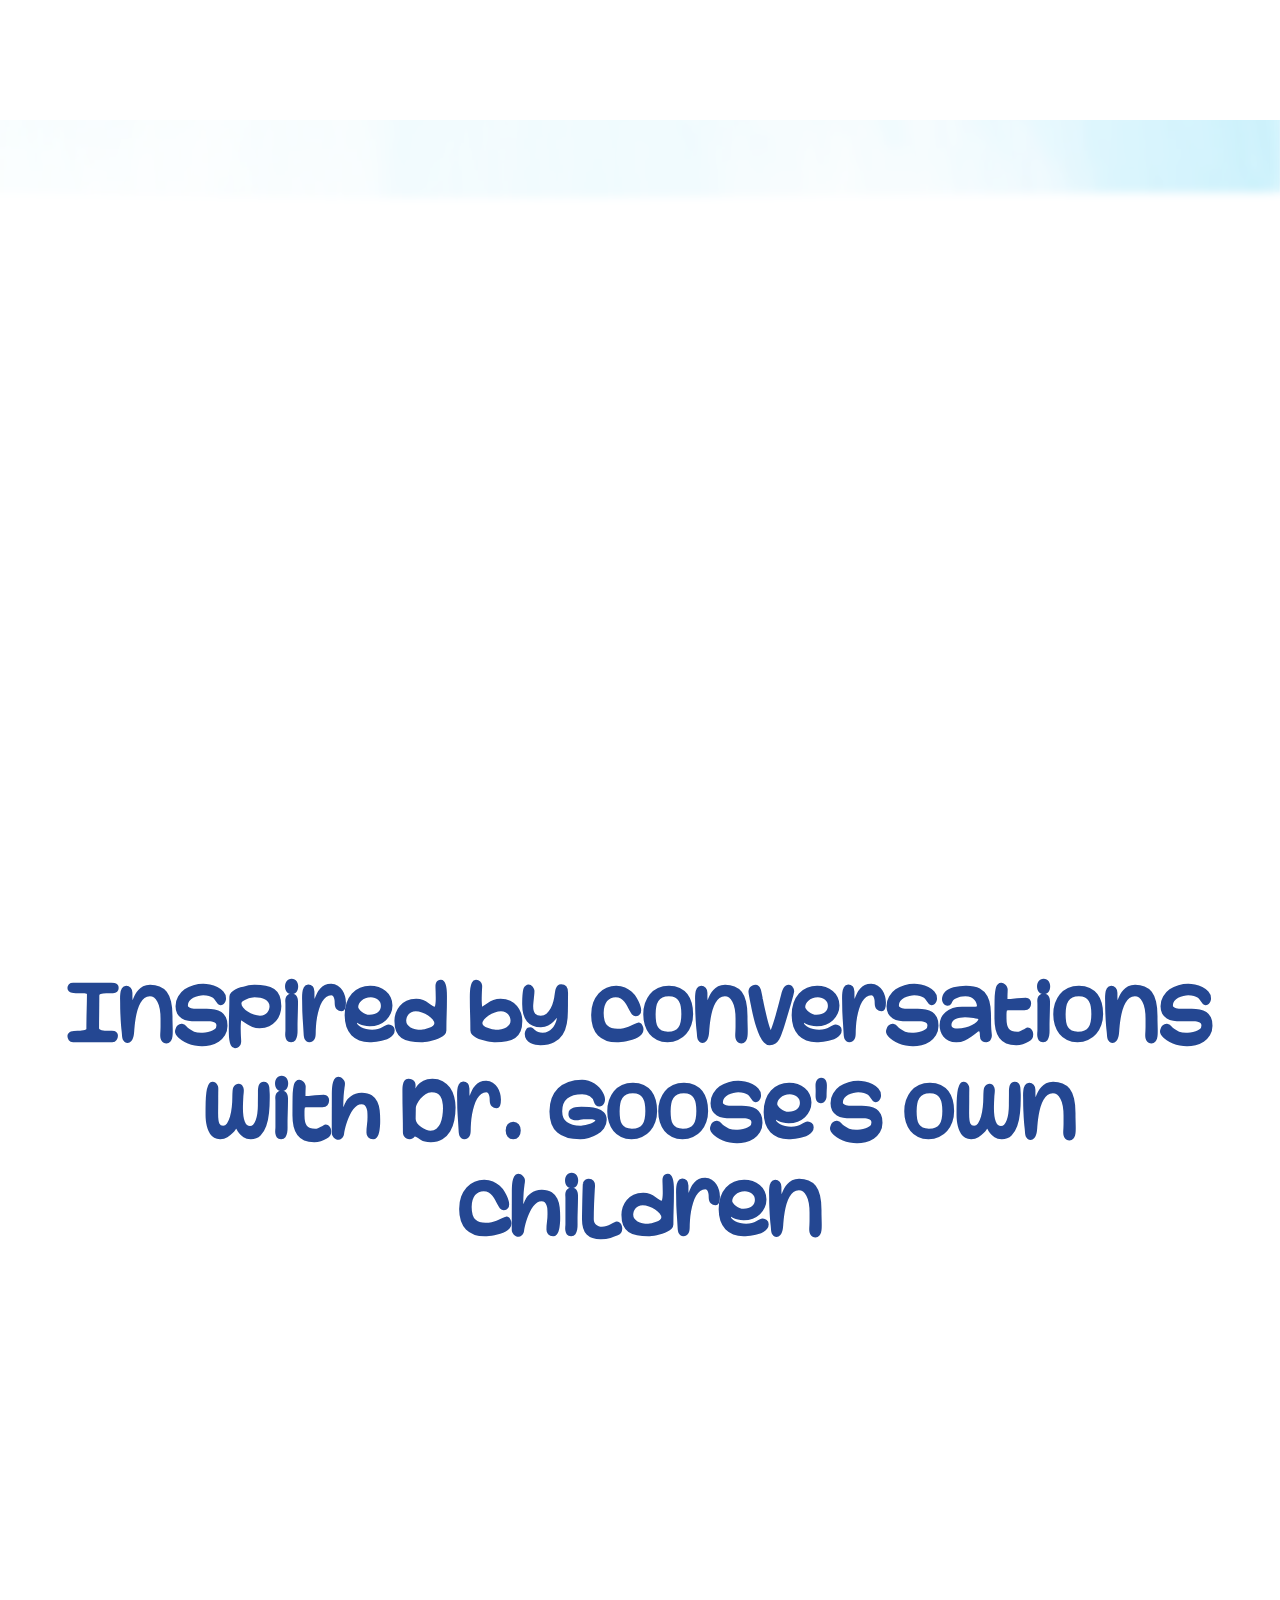
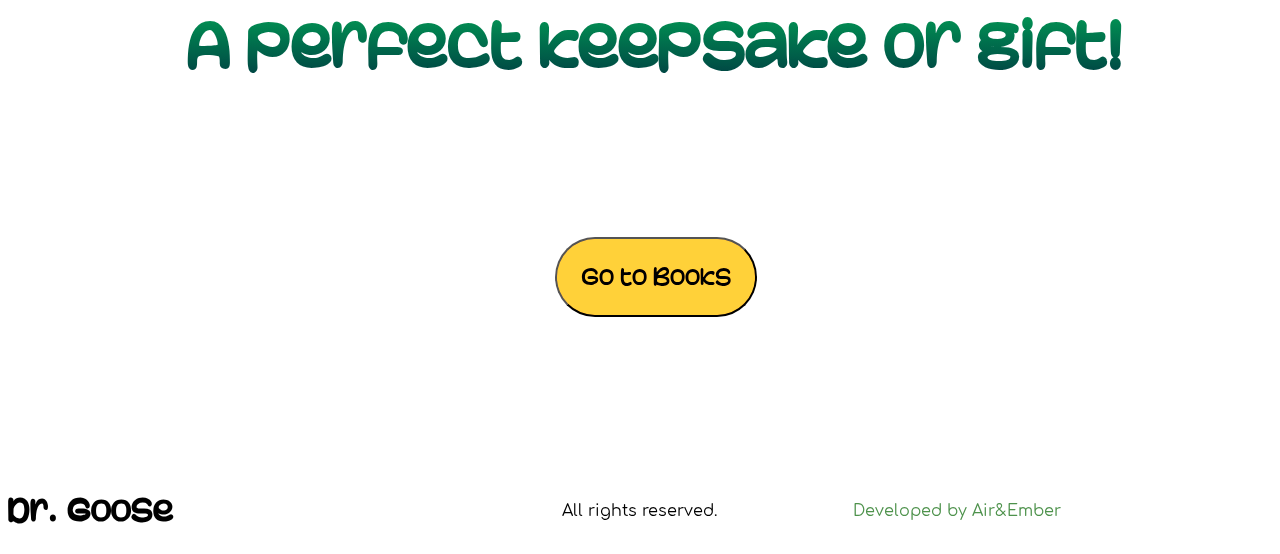
==== commit b77e23ca: "Availability update" ====
--- a/index.html
+++ b/index.html
@@ -97,7 +97,7 @@
                     <!-- <h2 class="subHead backWhiteDown">Faithful Childrens Stories</h2> -->
                     
                     <div class="fontWave">
-                        <h3 class="fontWaveText ">Available January 31 2025</h3>
+                        <h3 class="fontWaveText ">Launching February 3, 2025</h3>
 
                     </div>
                 </div>
--- a/style.css
+++ b/style.css
@@ -470,6 +470,11 @@
   border-bottom: 1px solid red;
 }
 
+.bookButtonFont {
+  font-family: 'Rusty', sans-serif;
+    font-size: 1.5rem;
+}
+
 /* 
 .footerDiv p {
   display: grid;
@@ -844,8 +849,6 @@
   .book0 h2, .book2 h2, .book4 h2, .book1 h2, .book3 h2, .book5 h2 {
     padding: 1rem 0.5rem;
     font-size: clamp(1.8rem, calc(5vw + 1rem), 3rem);
-
-
   } 
 
   .book0 h2, .book2 h2, .book4 h2 {
@@ -1228,6 +1231,7 @@
     display: flex;
     flex-wrap: wrap;
     justify-content: center;
+    align-items: center;
   }
 
   .AboutBody4 img {
@@ -1270,7 +1274,7 @@
   .book0 h2, .book2 h2, .book4 h2, .book1 h2, .book3 h2, .book5 h2 {
     padding: 1rem 0.5rem;
     font-size: clamp(1.8rem, calc(5vw + 1rem), 3rem);
-    width: 100%;
+    /* width: 100%; */
 
   } 
 
@@ -1454,6 +1458,11 @@
     align-items: center;
   }
 
+  .painting {
+    font-size: 2rem;
+
+  }
+
   /* Hamburger */
   .menuText {
     display: none;
@@ -1716,7 +1725,7 @@
   .bookCont button {
     padding: 1rem;
     margin: 0 auto;
-
+    
   }
 
   .book0 h2, .book2 h2, .book4 h2, .book1 h2, .book3 h2, .book5 h2 {
@@ -1773,7 +1782,10 @@
     background: whitesmoke;
     padding: 1rem 0.5rem;
     font-family: 'Comfortaa', sans-serif;
-
+  }
+
+  .bookP p {
+    margin-bottom: 1rem;
   }
 
   .bookWordCont {
@@ -1845,18 +1857,19 @@
     width: 100%;
     grid-column: 1 / 3;
     grid-row: 2 / span 2;
-    top: 5rem;
+    top: 6rem;
     max-width: 100vw;
     display: flex;
-    flex-direction: row;
+    flex-direction: column;
     flex-wrap: nowrap;
     justify-content: center;
     align-items: center;
     /* margin: 0 auto; */
     height: max-content;
     overflow: hidden;
-    padding: 1rem;
-    margin: 0;
+    padding: 0;
+    margin: 1rem auto;
+    margin-top: 3rem;
     gap: 1.5rem;
     background: linear-gradient(to top, rgba(0, 0, 0, 0), rgba(255,255,255,0.75) , rgba(0, 0, 0,0));
 
@@ -1869,10 +1882,17 @@
     padding: 1rem;
   }
 
-  .inpsireBlurbCont, .inspireForm {
+  .inpsireBlurbCont {
     height: 100%;
-    width: 40%;
-    padding: 3rem;
+    width: 100vw;
+    margin: 0 3rem;
+
+  }
+
+  .inspireForm {
+    height: 100%;
+    width: 70vw;
+    margin: 0 3rem;
 
   }
 
@@ -2504,6 +2524,13 @@
   .bookP {
     font-family: 'Comfortaa', sans-serif;
     padding: 1.5rem;
+    display: flex;
+    flex-direction: column;
+    justify-content: space-between;
+  }
+
+  .bookP p {
+    margin-bottom: 1rem;
   }
 
   /* INSPIRE PAGE */
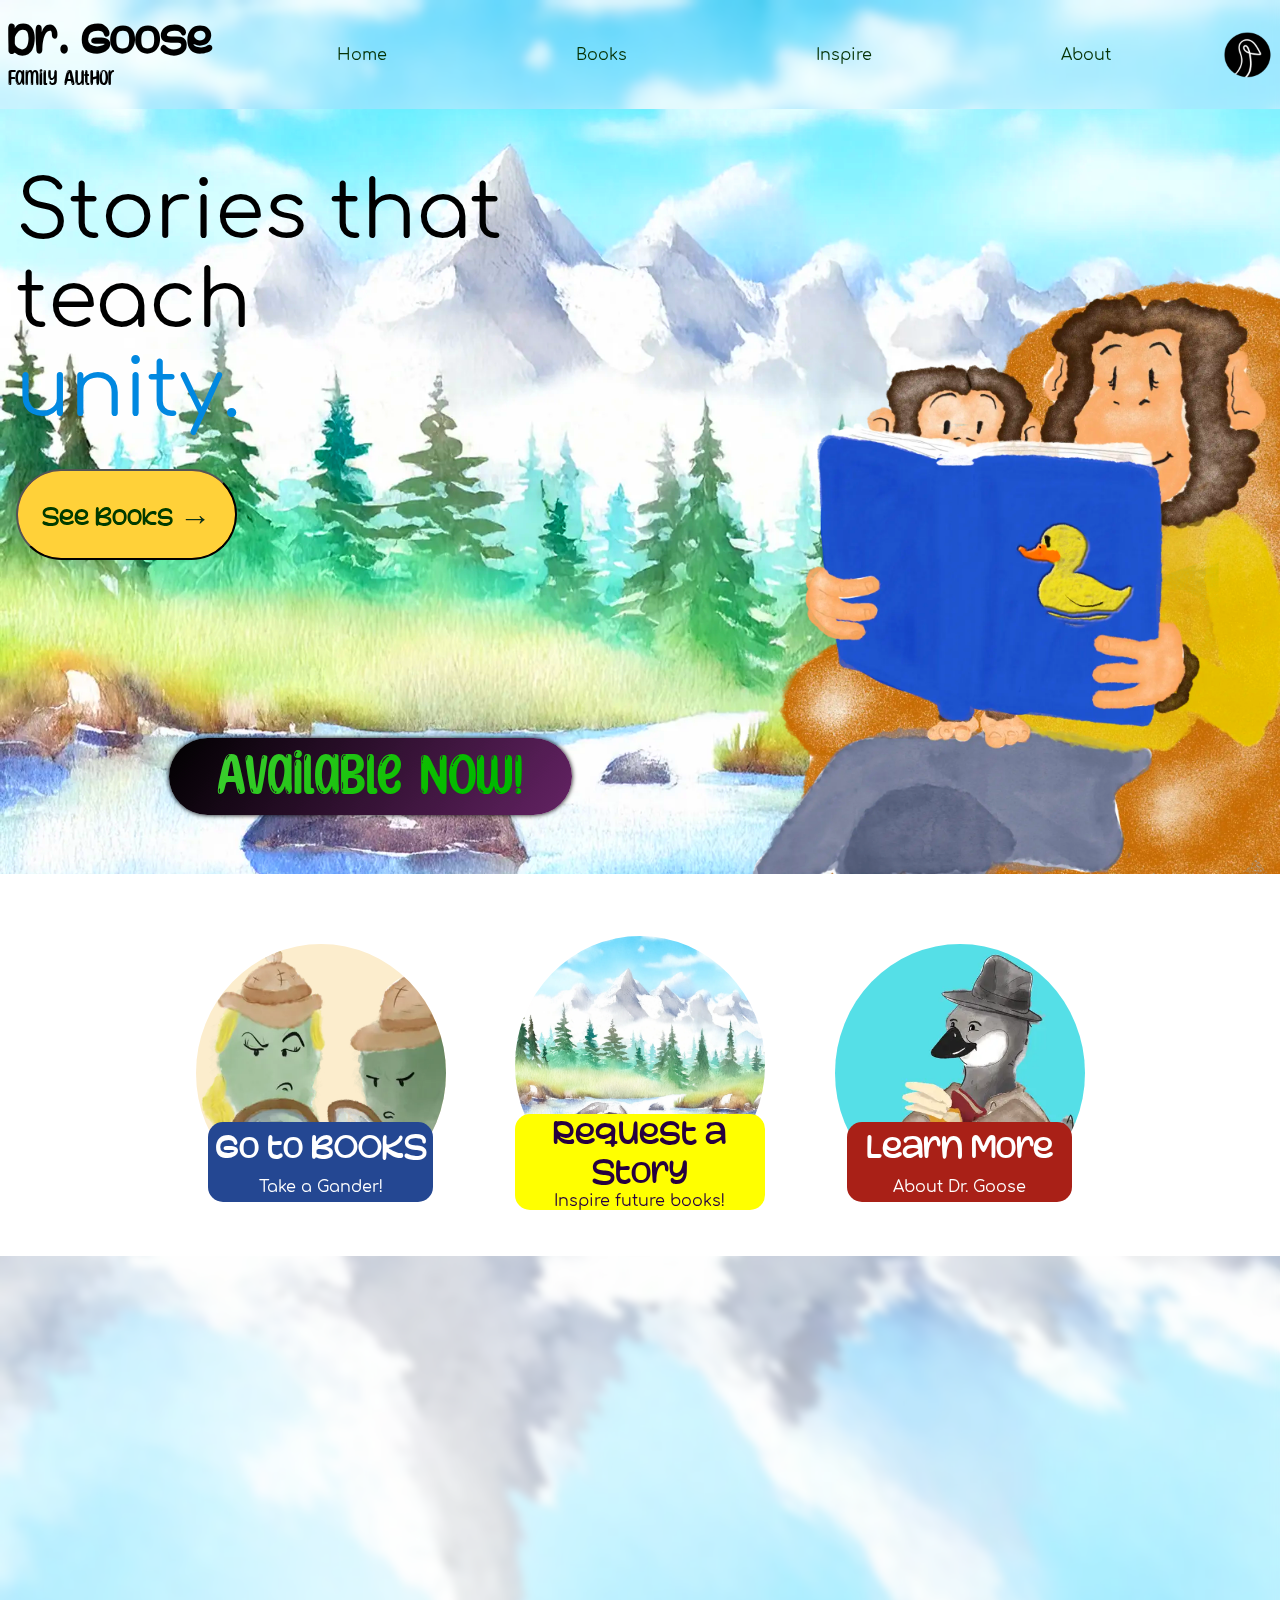
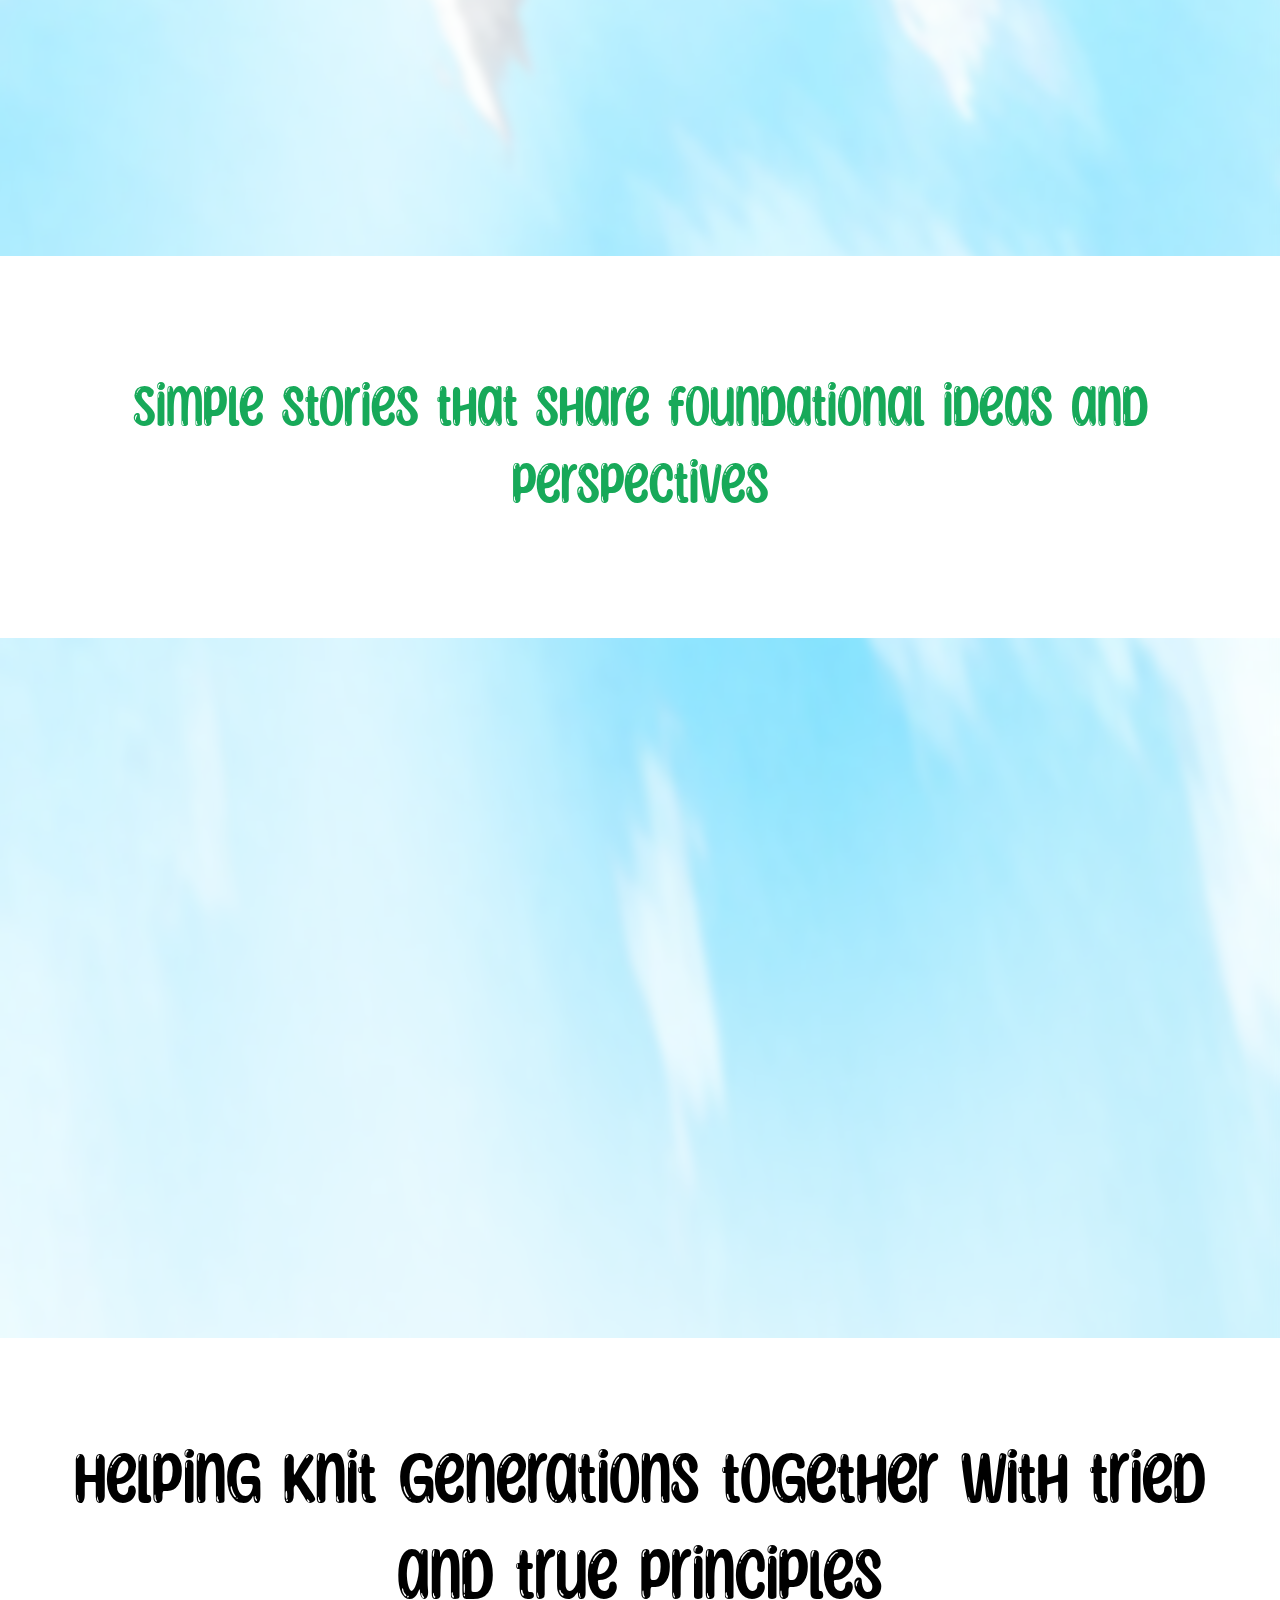
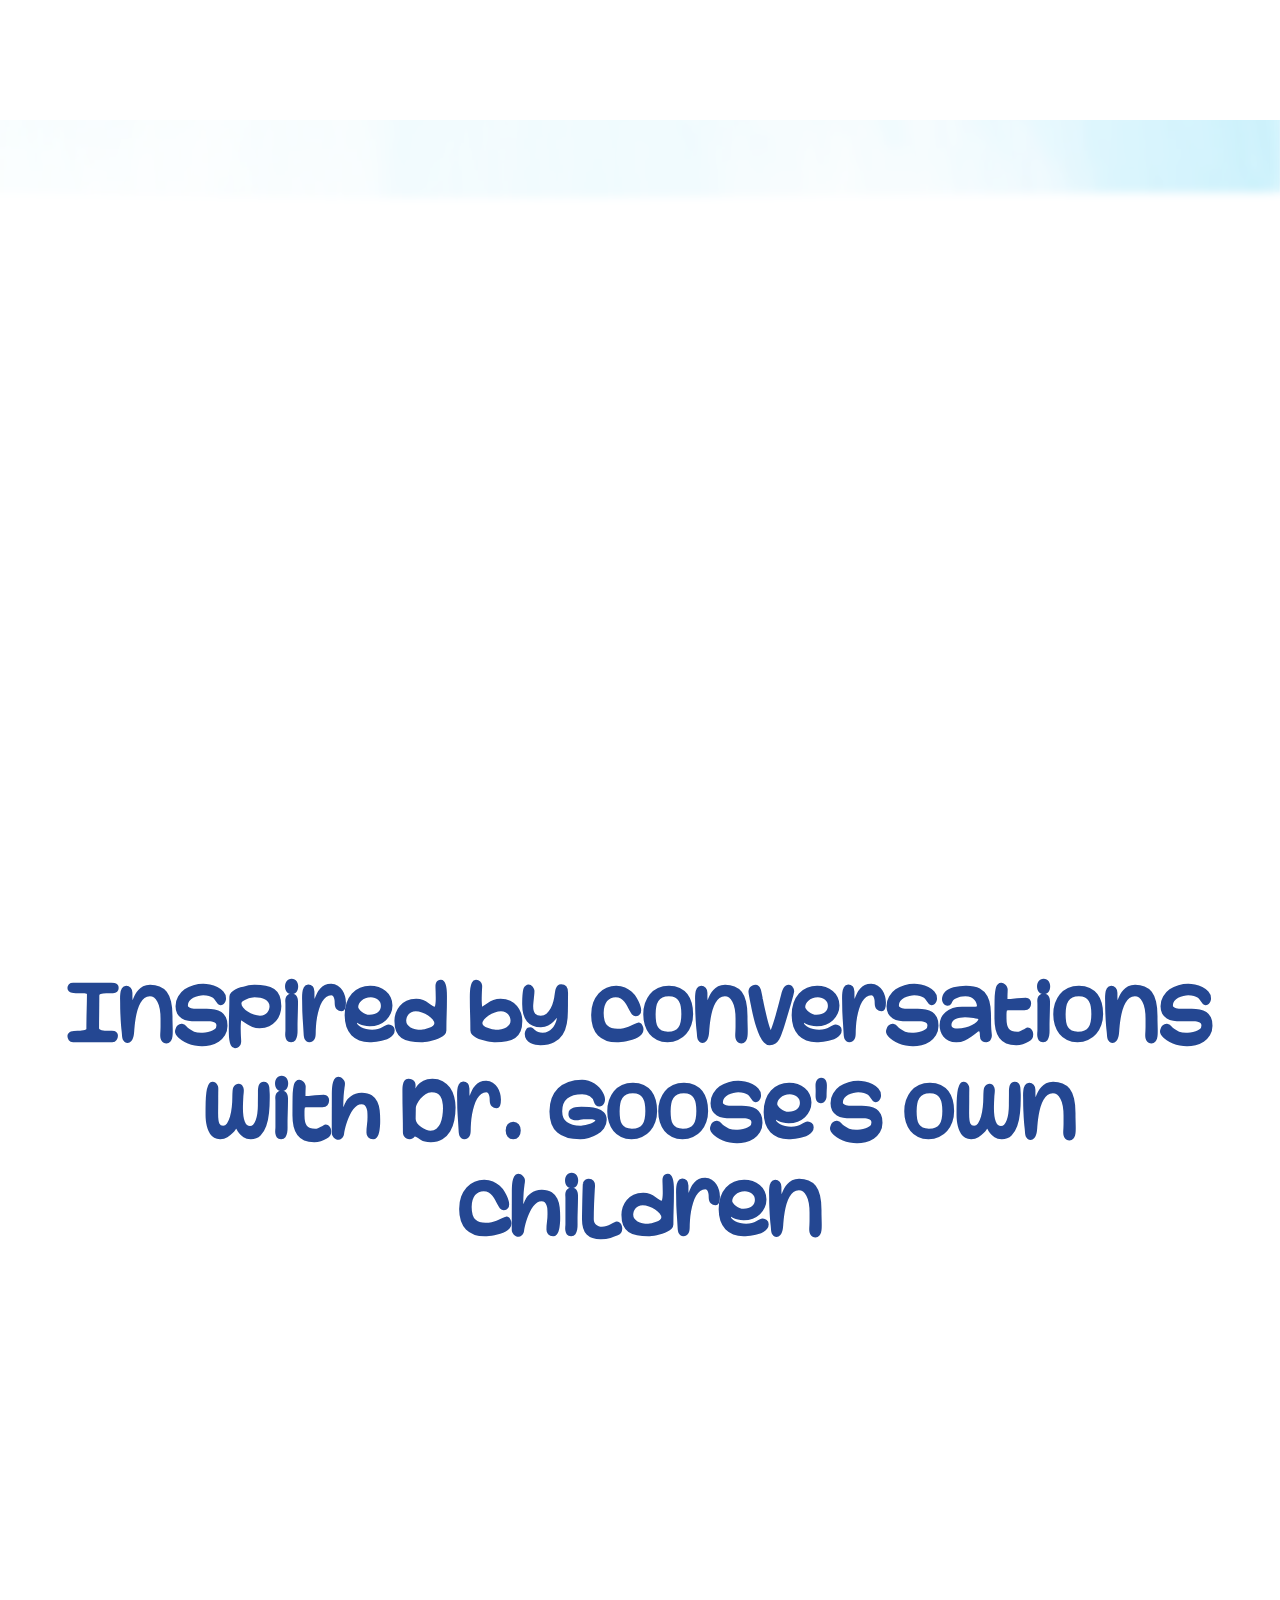
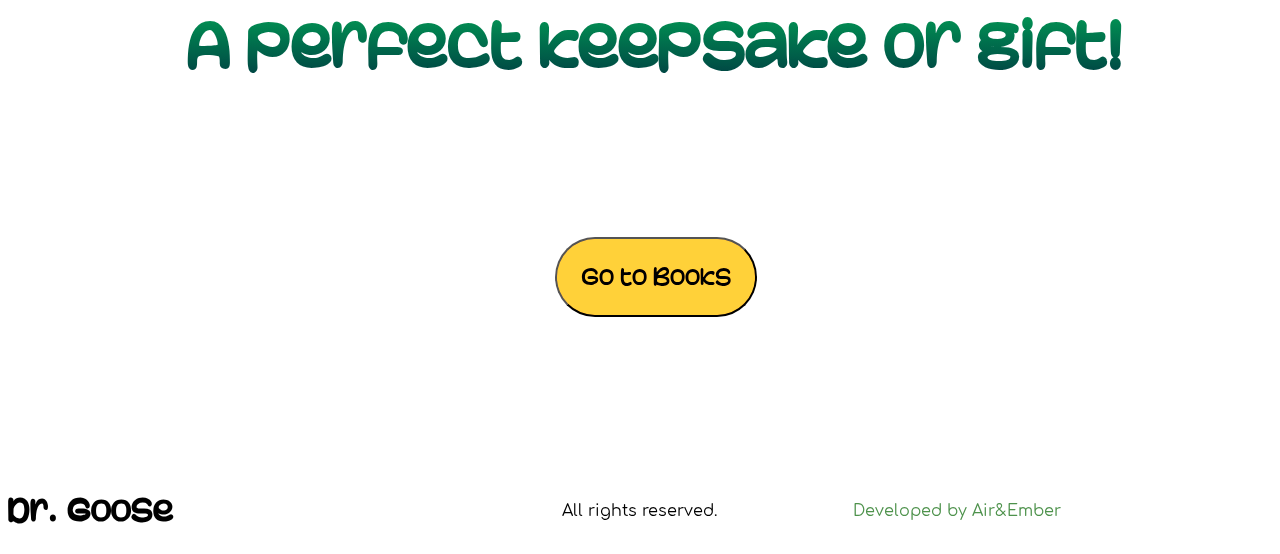
==== commit 9e4d45c5: "Homepage update" ====
--- a/index.html
+++ b/index.html
@@ -97,7 +97,7 @@
                     <!-- <h2 class="subHead backWhiteDown">Faithful Childrens Stories</h2> -->
                     
                     <div class="fontWave">
-                        <h3 class="fontWaveText ">Launching February 3, 2025</h3>
+                        <h3 class="fontWaveText ">Available NOW!</h3>
 
                     </div>
                 </div>
